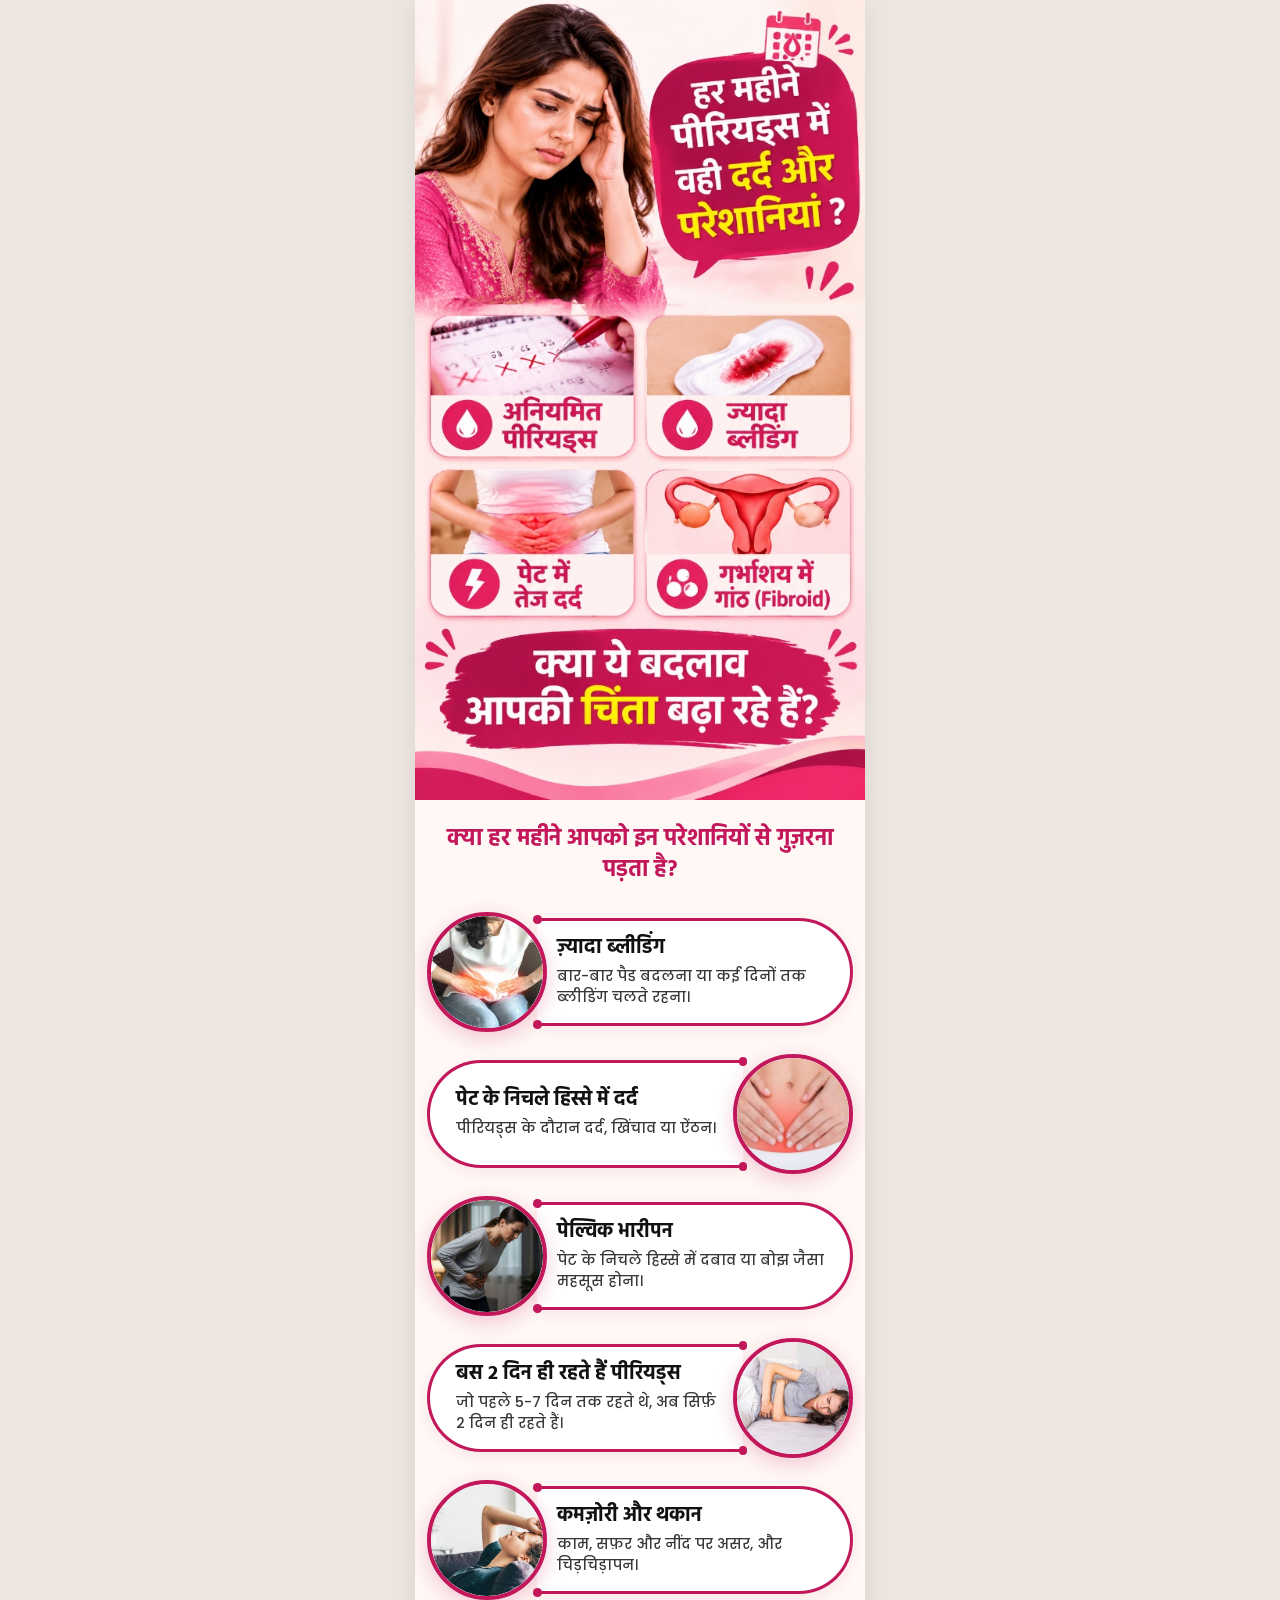
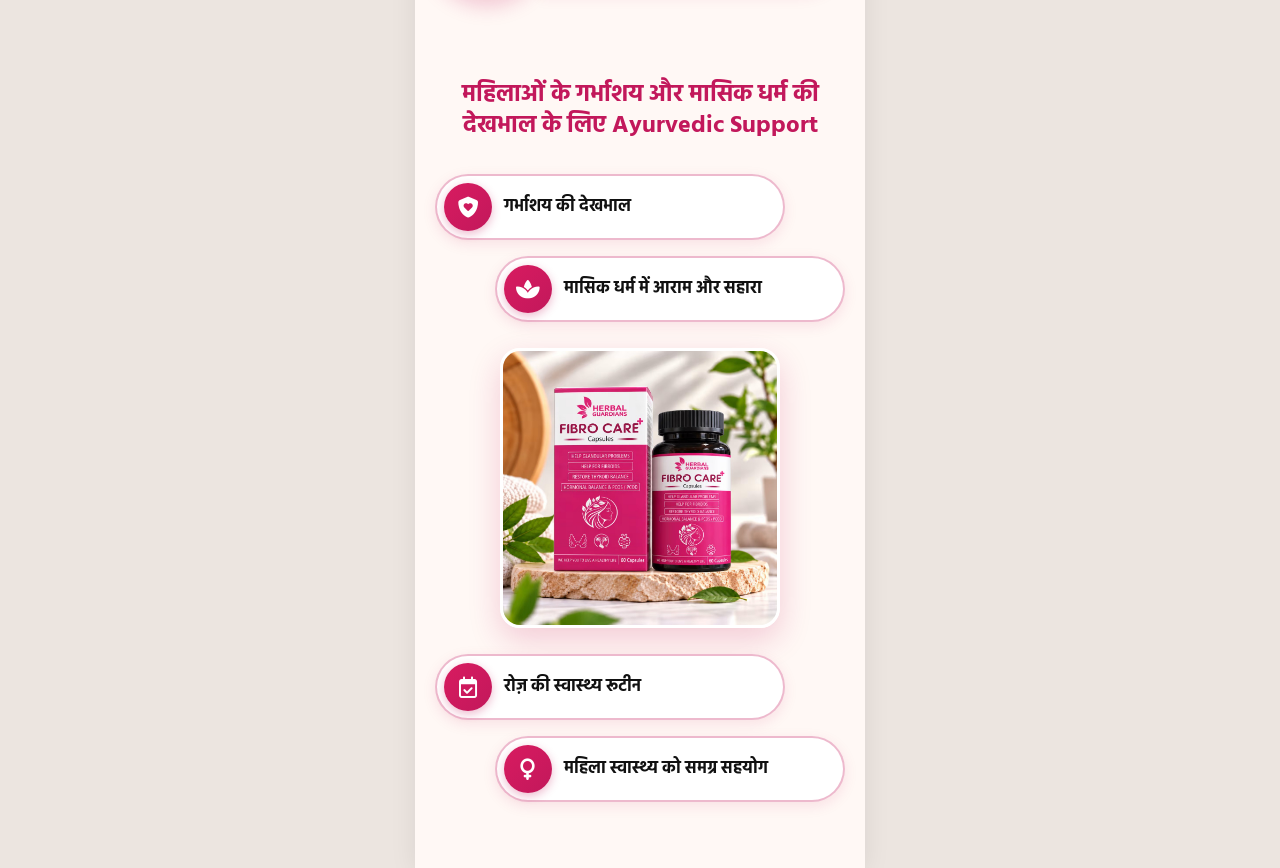
==== index.html @ 08fa45c3 "first commit" ====
<!DOCTYPE html>
<html lang="hi">
<head>
  <meta charset="UTF-8">
  <meta name="viewport" content="width=device-width, initial-scale=1.0, maximum-scale=1.0, user-scalable=no">
  <title>Landing Page</title>
  
  <!-- Google Fonts: Hind & Poppins -->
  <link rel="preconnect" href="https://fonts.googleapis.com">
  <link rel="preconnect" href="https://fonts.gstatic.com" crossorigin>
  <link href="https://fonts.googleapis.com/css2?family=Hind:wght@400;500;600;700&family=Poppins:wght@400;500;600;700&display=swap" rel="stylesheet">
  
  <!-- Font Awesome CDN -->
  <link rel="stylesheet" href="https://cdnjs.cloudflare.com/ajax/libs/font-awesome/6.4.0/css/all.min.css">
  <link rel="stylesheet" href="style.css">
</head>
<body>

  <!-- Main Container: Mobile-First Max Width 450px -->
  <main class="page-container">
    
    <!-- SECTION 1: HERO / HOOK -->
    <section class="hero-section" id="hero">
      <div class="hero-image-wrap">
        <img 
          src="assets/hero-banner.jpg" 
          alt="Hero Banner" 
          class="hero-img anim-hero-entry"
          loading="eager"
        >
      </div>
    </section>

    <!-- SECTION 2: PROBLEM SECTION -->
    <section class="problem-section" id="problem-section">
      <h2 class="section-title anim-reveal anim-up">
        क्या हर महीने आपको इन परेशानियों से गुज़रना पड़ता है?
      </h2>

      <!-- Infographic Alternating List with Images -->
      <div class="infographic-list">
        
        <!-- ITEM 01: Circle Left, Curve Right -->
        <div class="infographic-item item-left anim-reveal anim-left">
          <div class="info-circle">
            <img src="assets/images (1).jpg" alt="ज़्यादा ब्लीडिंग" class="circle-img">
          </div>

          <div class="info-card-track curve-right">
            <span class="track-dot dot-top"></span>
            <div class="info-card-content">
              <h3 class="info-card-title">ज़्यादा ब्लीडिंग</h3>
              <p class="info-card-desc">
                बार-बार पैड बदलना या कई दिनों तक ब्लीडिंग चलते रहना।
              </p>
            </div>
            <span class="track-dot dot-bottom"></span>
          </div>
        </div>

        <!-- ITEM 02: Circle Right, Curve Left -->
        <div class="infographic-item item-right anim-reveal anim-right">
          <div class="info-circle">
            <img src="assets/images (2).jpg" alt="पेट के निचले हिस्से में दर्द" class="circle-img">
          </div>

          <div class="info-card-track curve-left">
            <span class="track-dot dot-top"></span>
            <div class="info-card-content">
              <h3 class="info-card-title">पेट के निचले हिस्से में दर्द</h3>
              <p class="info-card-desc">
                पीरियड्स के दौरान दर्द, खिंचाव या ऐंठन।
              </p>
            </div>
            <span class="track-dot dot-bottom"></span>
          </div>
        </div>

        <!-- ITEM 03: Circle Left, Curve Right -->
        <div class="infographic-item item-left anim-reveal anim-left">
          <div class="info-circle">
            <img src="assets/images (3).jpg" alt="पेल्विक भारीपन" class="circle-img">
          </div>

          <div class="info-card-track curve-right">
            <span class="track-dot dot-top"></span>
            <div class="info-card-content">
              <h3 class="info-card-title">पेल्विक भारीपन</h3>
              <p class="info-card-desc">
                पेट के निचले हिस्से में दबाव या बोझ जैसा महसूस होना।
              </p>
            </div>
            <span class="track-dot dot-bottom"></span>
          </div>
        </div>

        <!-- ITEM 04: Circle Right, Curve Left -->
        <div class="infographic-item item-right anim-reveal anim-right">
          <div class="info-circle">
            <img src="assets/images (4).jpg" alt="बस 2 दिन ही रहते हैं पीरियड्स" class="circle-img">
          </div>

          <div class="info-card-track curve-left">
            <span class="track-dot dot-top"></span>
            <div class="info-card-content">
              <h3 class="info-card-title">बस 2 दिन ही रहते हैं पीरियड्स</h3>
              <p class="info-card-desc">
                जो पहले 5-7 दिन तक रहते थे, अब सिर्फ़ 2 दिन ही रहते हैं।
              </p>
            </div>
            <span class="track-dot dot-bottom"></span>
          </div>
        </div>

        <!-- ITEM 05: Circle Left, Curve Right -->
        <div class="infographic-item item-left anim-reveal anim-left">
          <div class="info-circle">
            <img src="assets/images (5).jpg" alt="कमज़ोरी और थकान" class="circle-img">
          </div>

          <div class="info-card-track curve-right">
            <span class="track-dot dot-top"></span>
            <div class="info-card-content">
              <h3 class="info-card-title">कमज़ोरी और थकान</h3>
              <p class="info-card-desc">
                काम, सफ़र और नींद पर असर, और चिड़चिड़ापन।
              </p>
            </div>
            <span class="track-dot dot-bottom"></span>
          </div>
        </div>

      </div>
    </section>

    <!-- SECTION 3: PRODUCT & FOCUS SECTION -->
    <section class="focus-section" id="focus-section">
      <div class="focus-header">
        <h2 class="focus-title anim-reveal anim-up">
          महिलाओं के गर्भाशय और मासिक धर्म की देखभाल के लिए Ayurvedic Support
        </h2>
      </div>

      <!-- Showcase with Central Product -->
      <div class="showcase-container">
        <!-- Focus Point 1 (Top Left) -->
        <div class="focus-callout callout-top-left anim-reveal anim-left">
          <div class="focus-callout-circle">
            <i class="fa-solid fa-shield-heart"></i>
          </div>
          <span class="focus-callout-text">गर्भाशय की देखभाल</span>
        </div>

        <!-- Focus Point 2 (Top Right) -->
        <div class="focus-callout callout-top-right anim-reveal anim-right">
          <div class="focus-callout-circle">
            <i class="fa-solid fa-spa"></i>
          </div>
          <span class="focus-callout-text">मासिक धर्म में आराम और सहारा</span>
        </div>

        <!-- Central Product Image -->
        <div class="central-product-wrapper anim-reveal anim-pop floating-product">
          <img 
            src="assets/fibrocare-product.jpg" 
            alt="FibroCare Capsules" 
            class="central-product-image"
          >
        </div>

        <!-- Focus Point 3 (Bottom Left) -->
        <div class="focus-callout callout-bottom-left anim-reveal anim-left">
          <div class="focus-callout-circle">
            <i class="fa-regular fa-calendar-check"></i>
          </div>
          <span class="focus-callout-text">रोज़ की स्वास्थ्य रूटीन</span>
        </div>

        <!-- Focus Point 4 (Bottom Right) -->
        <div class="focus-callout callout-bottom-right anim-reveal anim-right">
          <div class="focus-callout-circle">
            <i class="fa-solid fa-venus"></i>
          </div>
          <span class="focus-callout-text">महिला स्वास्थ्य को समग्र सहयोग</span>
        </div>
      </div>
    </section>

  </main>

  <script src="script.js"></script>
</body>
</html>
---- style.css ----
/* ========================================================
   LANDING PAGE STYLES (Mobile-First, Max 450px)
   Color Scheme:
   - Main: #C2185B (deep rose)
   - Background: #FFF8F5 (cream)
   - Button: #2E7D32 (green)
   ======================================================== */

:root {
  --color-main: #C2185B;
  --color-main-light: #FCE4EC;
  --color-bg: #FFF8F5;
  --color-card-bg: #FFFFFF;
  --color-btn: #2E7D32;
  --color-btn-hover: #1B5E20;
  --color-text-dark: #1F1F1F;
  --color-text-muted: #555555;
  --font-heading: 'Hind', sans-serif;
  --font-body: 'Poppins', 'Hind', sans-serif;
}

*,
*::before,
*::after {
  box-sizing: border-box;
  margin: 0;
  padding: 0;
  -webkit-tap-highlight-color: transparent;
}

body {
  font-family: var(--font-body);
  background-color: #ECE5E0;
  /* Outer canvas background */
  color: var(--color-text-dark);
  line-height: 1.5;
  display: flex;
  justify-content: center;
  align-items: flex-start;
  min-height: 100vh;
}

/* Mobile-First Container (Max 450px) */
.page-container {
  width: 100%;
  max-width: 450px;
  background-color: var(--color-bg);
  min-height: 100vh;
  box-shadow: 0 4px 25px rgba(0, 0, 0, 0.08);
  position: relative;
  overflow-x: hidden;
  padding-bottom: 30px;
}

/* ========================================================
   SECTION 1: HERO / HOOK
   ======================================================== */
.hero-section {
  width: 100%;
  background-color: var(--color-bg);
}

.hero-image-wrap {
  width: 100%;
  line-height: 0;
}

.hero-img {
  width: 100%;
  height: auto;
  display: block;
}

/* Hero Entry Animation */
@keyframes heroEntry {
  0% {
    opacity: 0;
    transform: scale(1.03);
  }
  100% {
    opacity: 1;
    transform: scale(1);
  }
}

.anim-hero-entry {
  animation: heroEntry 1s cubic-bezier(0.2, 0.8, 0.2, 1) forwards;
}

/* ========================================================
   SECTION 2: PROBLEM SECTION
   ======================================================== */
.problem-section {
  padding: 24px 12px 24px;
  background-color: var(--color-bg);
}

.section-title {
  font-family: var(--font-heading);
  font-size: 23px;
  font-weight: 800;
  color: var(--color-main);
  line-height: 1.35;
  text-align: center;
  margin-bottom: 26px;
  padding: 0 4px;
}

/* Infographic Alternating List */
.infographic-list {
  display: flex;
  flex-direction: column;
  gap: 22px;
  margin-bottom: 26px;
}

/* Item Row */
.infographic-item {
  display: flex;
  align-items: center;
  gap: 6px;
  position: relative;
}

.infographic-item.item-left {
  flex-direction: row;
}

.infographic-item.item-right {
  flex-direction: row-reverse;
}

/* Circle with Image (Bigger Size, Clean without numbers) */
.info-circle {
  width: 120px;
  height: 120px;
  min-width: 120px;
  border-radius: 50%;
  position: relative;
  border: 4px solid var(--color-main);
  box-shadow: 0 6px 20px rgba(194, 24, 91, 0.22);
  background-color: #FFFFFF;
  z-index: 2;
  overflow: hidden;
  transition: transform 0.25s ease;
}

.infographic-item:hover .info-circle {
  transform: scale(1.03);
}

.circle-img {
  width: 100%;
  height: 100%;
  border-radius: 50%;
  object-fit: cover;
  display: block;
}

/* Hairpin U-Bend Card Track */
.info-card-track {
  flex: 1;
  background-color: var(--color-card-bg);
  position: relative;
  min-height: 108px;
  display: flex;
  flex-direction: column;
  justify-content: center;
  box-shadow: 0 4px 14px rgba(194, 24, 91, 0.08);
}

/* Right Loop for item-left */
.info-card-track.curve-right {
  border-top: 3px solid var(--color-main);
  border-right: 3px solid var(--color-main);
  border-bottom: 3px solid var(--color-main);
  border-left: none;
  border-radius: 0 58px 58px 0;
  padding: 14px 26px 14px 20px;
  margin-left: -16px;
}

/* Left Loop for item-right */
.info-card-track.curve-left {
  border-top: 3px solid var(--color-main);
  border-left: 3px solid var(--color-main);
  border-bottom: 3px solid var(--color-main);
  border-right: none;
  border-radius: 58px 0 0 58px;
  padding: 14px 20px 14px 26px;
  margin-right: -16px;
}

/* Terminal Dots */
.track-dot {
  position: absolute;
  width: 8.5px;
  height: 8.5px;
  background-color: var(--color-main);
  border-radius: 50%;
  z-index: 3;
}

.curve-right .dot-top {
  top: -5.75px;
  left: -4px;
}

.curve-right .dot-bottom {
  bottom: -5.75px;
  left: -4px;
}

.curve-left .dot-top {
  top: -5.75px;
  right: -4px;
}

.curve-left .dot-bottom {
  bottom: -5.75px;
  right: -4px;
}

/* Typography Inside Card (Bigger and Bolder) */
.info-card-title {
  font-family: var(--font-heading);
  font-size: 20px;
  font-weight: 800;
  color: #111111;
  margin-bottom: 5px;
  line-height: 1.25;
}

.info-card-desc {
  font-size: 14.5px;
  font-weight: 500;
  color: #383838;
  line-height: 1.45;
  margin: 0;
}

/* Action Button (Button: #2E7D32 Green) */
.problem-cta-wrapper {
  text-align: center;
  margin-top: 10px;
}

.btn {
  display: inline-flex;
  align-items: center;
  justify-content: center;
  text-decoration: none;
  font-family: var(--font-heading);
  font-weight: 700;
  border-radius: 30px;
  cursor: pointer;
  border: none;
  transition: all 0.25s ease;
  text-align: center;
}

.btn-primary {
  background-color: var(--color-btn);
  color: #FFFFFF;
  box-shadow: 0 4px 14px rgba(46, 125, 50, 0.35);
  font-size: 16px;
  padding: 13px 36px;
  width: 90%;
  max-width: 320px;
}

.btn-primary:hover,
.btn-primary:active {
  background-color: var(--color-btn-hover);
  transform: translateY(-2px);
  box-shadow: 0 6px 18px rgba(46, 125, 50, 0.45);
}

/* Subtle Pulse */
@keyframes pulse {
  0% {
    transform: scale(1);
    box-shadow: 0 0 0 0 rgba(46, 125, 50, 0.5);
  }

  70% {
    transform: scale(1.02);
    box-shadow: 0 0 0 10px rgba(46, 125, 50, 0);
  }

  100% {
    transform: scale(1);
    box-shadow: 0 0 0 0 rgba(46, 125, 50, 0);
  }
}

.pulse-btn {
  animation: pulse 2.2s infinite;
}

/* ========================================================
   SECTION 3: PRODUCT & FOCUS SECTION (Matching Reference)
   ======================================================== */
.focus-section {
  padding: 30px 14px 26px;
  background-color: var(--color-bg);
  position: relative;
}

.focus-header {
  text-align: center;
  margin-bottom: 22px;
}

.focus-badge-pill {
  display: inline-block;
  background-color: #FCE4EC;
  color: var(--color-main);
  font-family: var(--font-heading);
  font-size: 14.5px;
  font-weight: 700;
  padding: 6px 18px;
  border-radius: 25px;
  border: 1.5px solid rgba(194, 24, 91, 0.25);
  margin-bottom: 12px;
  box-shadow: 0 2px 8px rgba(194, 24, 91, 0.08);
}

.focus-title {
  font-family: var(--font-heading);
  font-size: 24px;
  font-weight: 800;
  color: var(--color-main);
  line-height: 1.3;
  margin-bottom: 16px;
  padding: 0 6px;
}

/* Showcase Container */
.showcase-container {
  position: relative;
  width: 100%;
  padding: 10px 0;
  display: flex;
  flex-direction: column;
  align-items: center;
  gap: 16px;
}

/* Central Product (Significantly Bigger) */
.central-product-wrapper {
  position: relative;
  z-index: 2;
  width: 280px;
  max-width: 78%;
  border-radius: 20px;
  overflow: hidden;
  box-shadow: 0 12px 32px rgba(194, 24, 91, 0.2);
  border: 3.5px solid #FFFFFF;
  margin: 10px auto;
  transition: transform 0.3s ease;
}

.central-product-wrapper:hover {
  transform: scale(1.02);
}

.central-product-image {
  width: 100%;
  height: auto;
  display: block;
}

/* Callout Points (Bigger Size and Text) */
.focus-callout {
  position: relative;
  z-index: 3;
  display: flex;
  align-items: center;
  gap: 12px;
  background-color: #FFFFFF;
  border: 2px solid rgba(194, 24, 91, 0.3);
  border-radius: 35px;
  padding: 7px 18px 7px 7px;
  box-shadow: 0 4px 14px rgba(194, 24, 91, 0.1);
  width: 90%;
  max-width: 350px;
  transition: all 0.25s ease;
}

.focus-callout:hover {
  border-color: var(--color-main);
  transform: translateY(-2px);
  box-shadow: 0 6px 18px rgba(194, 24, 91, 0.18);
}

.focus-callout-circle {
  width: 48px;
  height: 48px;
  min-width: 48px;
  border-radius: 50%;
  background: linear-gradient(135deg, #D81B60 0%, #C2185B 100%);
  color: #FFFFFF;
  display: flex;
  align-items: center;
  justify-content: center;
  font-size: 21px;
  box-shadow: 0 3px 10px rgba(194, 24, 91, 0.3);
}

.focus-callout-text {
  font-family: var(--font-heading);
  font-size: 16.5px;
  font-weight: 700;
  color: #111111;
  line-height: 1.35;
}

/* Callout alignment like the reference image */
.callout-top-left {
  align-self: flex-start;
  margin-left: 6px;
}

.callout-top-right {
  align-self: flex-end;
  margin-right: 6px;
}

.callout-bottom-left {
  align-self: flex-start;
  margin-left: 6px;
}

.callout-bottom-right {
  align-self: flex-end;
  margin-right: 6px;
}

.focus-cta-wrap {
  text-align: center;
  margin-top: 22px;
}

/* ========================================================
   ANIMATIONS & SCROLL REVEAL EFFECTS
   ======================================================== */

/* Base Hidden State */
.anim-reveal {
  opacity: 0;
  transition: opacity 0.75s cubic-bezier(0.16, 1, 0.3, 1),
              transform 0.75s cubic-bezier(0.16, 1, 0.3, 1);
  will-change: opacity, transform;
}

.anim-up {
  transform: translateY(30px);
}

.anim-left {
  transform: translateX(-35px);
}

.anim-right {
  transform: translateX(35px);
}

.anim-pop {
  transform: scale(0.9);
}

/* Active Visible State Triggered by IntersectionObserver */
.anim-reveal.is-visible {
  opacity: 1;
  transform: translate(0, 0) scale(1);
}

/* Central Product Floating Animation */
@keyframes floatProduct {
  0%, 100% {
    transform: translateY(0);
  }
  50% {
    transform: translateY(-8px);
  }
}

.floating-product.is-visible {
  animation: floatProduct 3.8s ease-in-out infinite;
}

/* Soft Glow Breathing for Circular Symptom Images */
@keyframes softGlow {
  0%, 100% {
    box-shadow: 0 4px 16px rgba(194, 24, 91, 0.2);
  }
  50% {
    box-shadow: 0 6px 24px rgba(194, 24, 91, 0.38);
  }
}

.info-circle {
  animation: softGlow 4s ease-in-out infinite;
}

/* Interactive Touch / Click Feedback */
.infographic-item {
  transition: transform 0.2s ease;
}

.infographic-item:active {
  transform: scale(0.98);
}

.focus-callout {
  transition: transform 0.25s ease, box-shadow 0.25s ease, border-color 0.25s ease;
}

.focus-callout:active {
  transform: scale(0.97);
}

.focus-callout:hover .focus-callout-circle {
  transform: scale(1.08) rotate(5deg);
}

.focus-callout-circle {
  transition: transform 0.3s cubic-bezier(0.34, 1.56, 0.64, 1);
}

/* Small Screens Adjustments */
@media (max-width: 380px) {
  .focus-badge-pill {
    font-size: 13px;
    padding: 5px 14px;
  }

  .focus-title {
    font-size: 21px;
  }

  .central-product-wrapper {
    width: 240px;
  }

  .focus-callout {
    width: 94%;
    padding: 6px 14px 6px 6px;
  }

  .focus-callout-circle {
    width: 42px;
    height: 42px;
    min-width: 42px;
    font-size: 18px;
  }

  .focus-callout-text {
    font-size: 14.5px;
  }

  .section-title {
    font-size: 20px;
  }

  .info-circle {
    width: 100px;
    height: 100px;
    min-width: 100px;
  }

  .info-card-track {
    min-height: 94px;
  }

  .info-card-track.curve-right {
    padding-right: 20px;
    padding-left: 14px;
    margin-left: -12px;
  }

  .info-card-track.curve-left {
    padding-left: 20px;
    padding-right: 14px;
    margin-right: -12px;
  }

  .info-card-title {
    font-size: 17.5px;
  }

  .info-card-desc {
    font-size: 13px;
  }
}
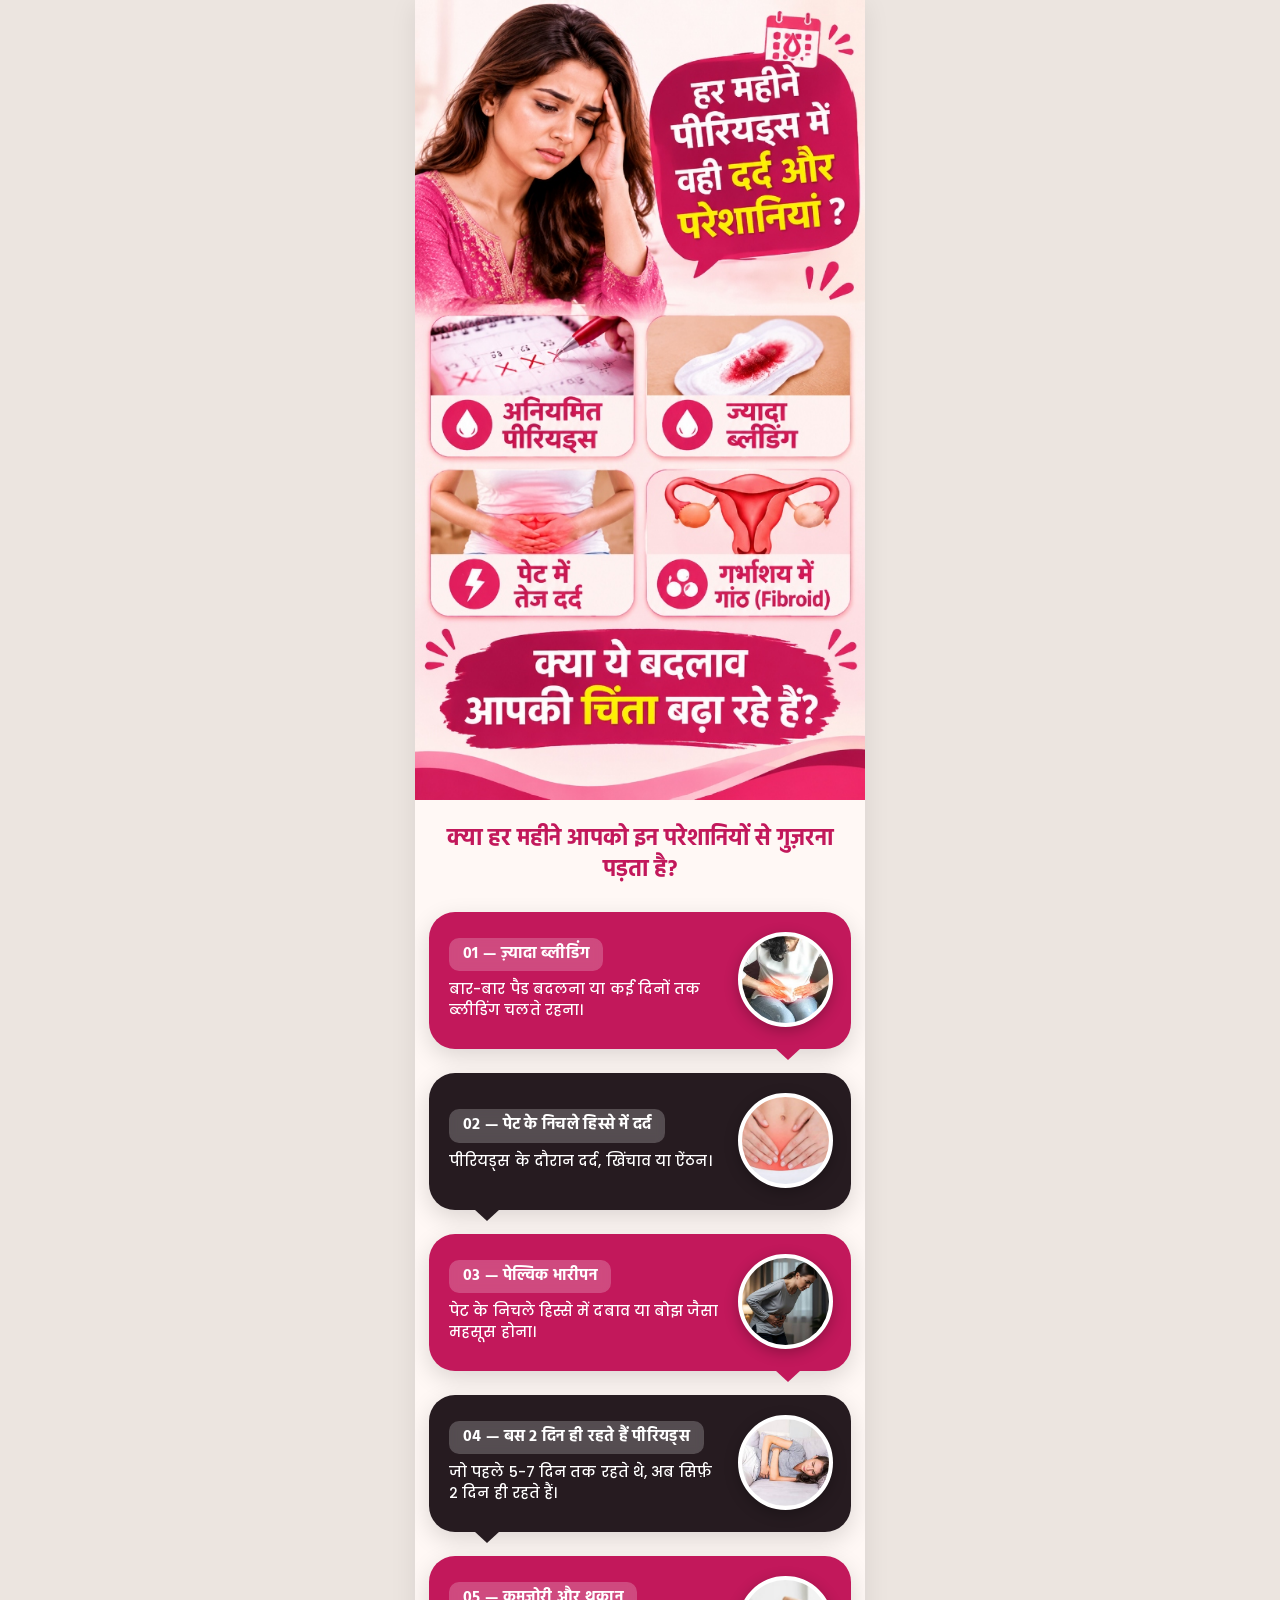
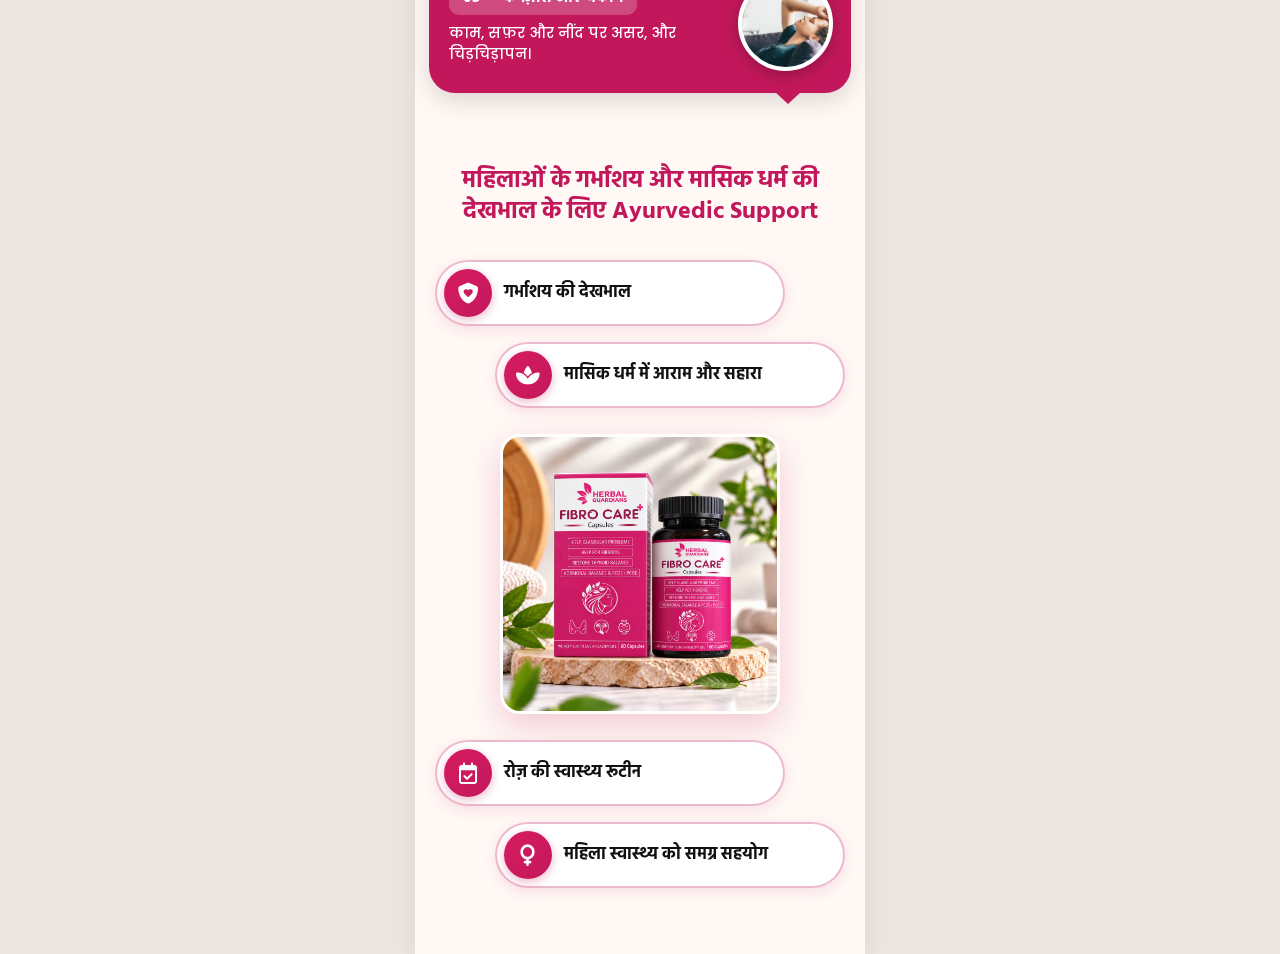
==== commit 11e6dfc6: "Fix white gap between Section 9 order form and Section 10 reviews" ====
--- a/index.html
+++ b/index.html
@@ -37,96 +37,71 @@
         क्या हर महीने आपको इन परेशानियों से गुज़रना पड़ता है?
       </h2>
 
-      <!-- Infographic Alternating List with Images -->
-      <div class="infographic-list">
+      <!-- Bubble Cards List (Matching New Reference Design) -->
+      <div class="bubble-cards-list">
         
-        <!-- ITEM 01: Circle Left, Curve Right -->
-        <div class="infographic-item item-left anim-reveal anim-left">
-          <div class="info-circle">
-            <img src="assets/images (1).jpg" alt="ज़्यादा ब्लीडिंग" class="circle-img">
+        <!-- CARD 01: Deep Rose, Pointer Right -->
+        <div class="bubble-card card-rose pointer-right anim-reveal anim-up">
+          <div class="bubble-card-content">
+            <div class="bubble-card-badge">01 — ज़्यादा ब्लीडिंग</div>
+            <p class="bubble-card-desc">
+              बार-बार पैड बदलना या कई दिनों तक ब्लीडिंग चलते रहना।
+            </p>
           </div>
-
-          <div class="info-card-track curve-right">
-            <span class="track-dot dot-top"></span>
-            <div class="info-card-content">
-              <h3 class="info-card-title">ज़्यादा ब्लीडिंग</h3>
-              <p class="info-card-desc">
-                बार-बार पैड बदलना या कई दिनों तक ब्लीडिंग चलते रहना।
-              </p>
-            </div>
-            <span class="track-dot dot-bottom"></span>
+          <div class="bubble-card-img-wrap">
+            <img src="assets/images (1).jpg" alt="ज़्यादा ब्लीडिंग" class="bubble-card-img">
           </div>
         </div>
 
-        <!-- ITEM 02: Circle Right, Curve Left -->
-        <div class="infographic-item item-right anim-reveal anim-right">
-          <div class="info-circle">
-            <img src="assets/images (2).jpg" alt="पेट के निचले हिस्से में दर्द" class="circle-img">
+        <!-- CARD 02: Dark Rose, Pointer Left -->
+        <div class="bubble-card card-dark pointer-left anim-reveal anim-up">
+          <div class="bubble-card-content">
+            <div class="bubble-card-badge">02 — पेट के निचले हिस्से में दर्द</div>
+            <p class="bubble-card-desc">
+              पीरियड्स के दौरान दर्द, खिंचाव या ऐंठन।
+            </p>
           </div>
-
-          <div class="info-card-track curve-left">
-            <span class="track-dot dot-top"></span>
-            <div class="info-card-content">
-              <h3 class="info-card-title">पेट के निचले हिस्से में दर्द</h3>
-              <p class="info-card-desc">
-                पीरियड्स के दौरान दर्द, खिंचाव या ऐंठन।
-              </p>
-            </div>
-            <span class="track-dot dot-bottom"></span>
+          <div class="bubble-card-img-wrap">
+            <img src="assets/images (2).jpg" alt="पेट के निचले हिस्से में दर्द" class="bubble-card-img">
           </div>
         </div>
 
-        <!-- ITEM 03: Circle Left, Curve Right -->
-        <div class="infographic-item item-left anim-reveal anim-left">
-          <div class="info-circle">
-            <img src="assets/images (3).jpg" alt="पेल्विक भारीपन" class="circle-img">
+        <!-- CARD 03: Deep Rose, Pointer Right -->
+        <div class="bubble-card card-rose pointer-right anim-reveal anim-up">
+          <div class="bubble-card-content">
+            <div class="bubble-card-badge">03 — पेल्विक भारीपन</div>
+            <p class="bubble-card-desc">
+              पेट के निचले हिस्से में दबाव या बोझ जैसा महसूस होना।
+            </p>
           </div>
-
-          <div class="info-card-track curve-right">
-            <span class="track-dot dot-top"></span>
-            <div class="info-card-content">
-              <h3 class="info-card-title">पेल्विक भारीपन</h3>
-              <p class="info-card-desc">
-                पेट के निचले हिस्से में दबाव या बोझ जैसा महसूस होना।
-              </p>
-            </div>
-            <span class="track-dot dot-bottom"></span>
+          <div class="bubble-card-img-wrap">
+            <img src="assets/images (3).jpg" alt="पेल्विक भारीपन" class="bubble-card-img">
           </div>
         </div>
 
-        <!-- ITEM 04: Circle Right, Curve Left -->
-        <div class="infographic-item item-right anim-reveal anim-right">
-          <div class="info-circle">
-            <img src="assets/images (4).jpg" alt="बस 2 दिन ही रहते हैं पीरियड्स" class="circle-img">
+        <!-- CARD 04: Dark Rose, Pointer Left -->
+        <div class="bubble-card card-dark pointer-left anim-reveal anim-up">
+          <div class="bubble-card-content">
+            <div class="bubble-card-badge">04 — बस 2 दिन ही रहते हैं पीरियड्स</div>
+            <p class="bubble-card-desc">
+              जो पहले 5-7 दिन तक रहते थे, अब सिर्फ़ 2 दिन ही रहते हैं।
+            </p>
           </div>
-
-          <div class="info-card-track curve-left">
-            <span class="track-dot dot-top"></span>
-            <div class="info-card-content">
-              <h3 class="info-card-title">बस 2 दिन ही रहते हैं पीरियड्स</h3>
-              <p class="info-card-desc">
-                जो पहले 5-7 दिन तक रहते थे, अब सिर्फ़ 2 दिन ही रहते हैं।
-              </p>
-            </div>
-            <span class="track-dot dot-bottom"></span>
+          <div class="bubble-card-img-wrap">
+            <img src="assets/images (4).jpg" alt="बस 2 दिन ही रहते हैं पीरियड्स" class="bubble-card-img">
           </div>
         </div>
 
-        <!-- ITEM 05: Circle Left, Curve Right -->
-        <div class="infographic-item item-left anim-reveal anim-left">
-          <div class="info-circle">
-            <img src="assets/images (5).jpg" alt="कमज़ोरी और थकान" class="circle-img">
+        <!-- CARD 05: Deep Rose, Pointer Right -->
+        <div class="bubble-card card-rose pointer-right anim-reveal anim-up">
+          <div class="bubble-card-content">
+            <div class="bubble-card-badge">05 — कमज़ोरी और थकान</div>
+            <p class="bubble-card-desc">
+              काम, सफ़र और नींद पर असर, और चिड़चिड़ापन।
+            </p>
           </div>
-
-          <div class="info-card-track curve-right">
-            <span class="track-dot dot-top"></span>
-            <div class="info-card-content">
-              <h3 class="info-card-title">कमज़ोरी और थकान</h3>
-              <p class="info-card-desc">
-                काम, सफ़र और नींद पर असर, और चिड़चिड़ापन।
-              </p>
-            </div>
-            <span class="track-dot dot-bottom"></span>
+          <div class="bubble-card-img-wrap">
+            <img src="assets/images (5).jpg" alt="कमज़ोरी और थकान" class="bubble-card-img">
           </div>
         </div>
 
--- a/style.css
+++ b/style.css
@@ -88,10 +88,10 @@
 }
 
 /* ========================================================
-   SECTION 2: PROBLEM SECTION
+   SECTION 2: PROBLEM SECTION (Matching New Bubble Card Design)
    ======================================================== */
 .problem-section {
-  padding: 24px 12px 24px;
+  padding: 24px 14px 28px;
   background-color: var(--color-bg);
 }
 
@@ -106,137 +106,128 @@
   padding: 0 4px;
 }
 
-/* Infographic Alternating List */
-.infographic-list {
+/* Bubble Cards List */
+.bubble-cards-list {
   display: flex;
   flex-direction: column;
-  gap: 22px;
-  margin-bottom: 26px;
-}
-
-/* Item Row */
-.infographic-item {
+  gap: 24px;
+  margin-bottom: 15px;
+}
+
+/* Individual Bubble Card */
+.bubble-card {
+  border-radius: 26px;
+  padding: 20px 18px 22px 20px;
   display: flex;
   align-items: center;
-  gap: 6px;
+  justify-content: space-between;
+  gap: 14px;
   position: relative;
-}
-
-.infographic-item.item-left {
-  flex-direction: row;
-}
-
-.infographic-item.item-right {
-  flex-direction: row-reverse;
-}
-
-/* Circle with Image (Bigger Size, Clean without numbers) */
-.info-circle {
-  width: 120px;
-  height: 120px;
-  min-width: 120px;
+  box-shadow: 0 8px 24px rgba(0, 0, 0, 0.14);
+  transition: transform 0.25s ease, box-shadow 0.25s ease;
+  overflow: visible;
+  color: #FFFFFF;
+}
+
+.bubble-card:hover {
+  transform: translateY(-3px);
+  box-shadow: 0 12px 30px rgba(0, 0, 0, 0.22);
+}
+
+.bubble-card:active {
+  transform: scale(0.98);
+}
+
+/* Card Themes (Soft Rose Palette) */
+.bubble-card.card-rose {
+  background-color: var(--color-main); /* #C2185B Deep Rose */
+}
+
+.bubble-card.card-dark {
+  background-color: #261B20; /* Dark Rose Charcoal */
+}
+
+/* Speech Bubble Pointers (Bottom Triangle Notches) */
+.bubble-card.pointer-right::after {
+  content: '';
+  position: absolute;
+  bottom: -11px;
+  right: 50px;
+  width: 0;
+  height: 0;
+  border-width: 12px 13px 0 13px;
+  border-style: solid;
+}
+
+.bubble-card.card-rose.pointer-right::after {
+  border-color: var(--color-main) transparent transparent transparent;
+}
+
+.bubble-card.pointer-left::after {
+  content: '';
+  position: absolute;
+  bottom: -11px;
+  left: 45px;
+  width: 0;
+  height: 0;
+  border-width: 12px 13px 0 13px;
+  border-style: solid;
+}
+
+.bubble-card.card-dark.pointer-left::after {
+  border-color: #261B20 transparent transparent transparent;
+}
+
+/* Left Content Area */
+.bubble-card-content {
+  flex: 1;
+  min-width: 0;
+}
+
+/* Badge (e.g. 01 — ज़्यादा ब्लीडिंग) */
+.bubble-card-badge {
+  display: inline-block;
+  background: rgba(255, 255, 255, 0.22);
+  color: #FFFFFF;
+  font-family: var(--font-heading);
+  font-size: 15.5px;
+  font-weight: 800;
+  padding: 5px 14px;
+  border-radius: 10px;
+  margin-bottom: 8px;
+  letter-spacing: 0.3px;
+  backdrop-filter: blur(4px);
+  -webkit-backdrop-filter: blur(4px);
+}
+
+/* Description Text */
+.bubble-card-desc {
+  color: #FFFFFF;
+  font-size: 14.5px;
+  font-weight: 500;
+  line-height: 1.45;
+  margin: 0;
+  letter-spacing: 0.1px;
+}
+
+/* Right Circular Image */
+.bubble-card-img-wrap {
+  width: 95px;
+  height: 95px;
+  min-width: 95px;
   border-radius: 50%;
-  position: relative;
-  border: 4px solid var(--color-main);
-  box-shadow: 0 6px 20px rgba(194, 24, 91, 0.22);
+  border: 4px solid #FFFFFF;
+  overflow: hidden;
+  box-shadow: 0 4px 14px rgba(0, 0, 0, 0.25);
+  flex-shrink: 0;
   background-color: #FFFFFF;
-  z-index: 2;
-  overflow: hidden;
-  transition: transform 0.25s ease;
-}
-
-.infographic-item:hover .info-circle {
-  transform: scale(1.03);
-}
-
-.circle-img {
+}
+
+.bubble-card-img {
   width: 100%;
   height: 100%;
-  border-radius: 50%;
   object-fit: cover;
   display: block;
-}
-
-/* Hairpin U-Bend Card Track */
-.info-card-track {
-  flex: 1;
-  background-color: var(--color-card-bg);
-  position: relative;
-  min-height: 108px;
-  display: flex;
-  flex-direction: column;
-  justify-content: center;
-  box-shadow: 0 4px 14px rgba(194, 24, 91, 0.08);
-}
-
-/* Right Loop for item-left */
-.info-card-track.curve-right {
-  border-top: 3px solid var(--color-main);
-  border-right: 3px solid var(--color-main);
-  border-bottom: 3px solid var(--color-main);
-  border-left: none;
-  border-radius: 0 58px 58px 0;
-  padding: 14px 26px 14px 20px;
-  margin-left: -16px;
-}
-
-/* Left Loop for item-right */
-.info-card-track.curve-left {
-  border-top: 3px solid var(--color-main);
-  border-left: 3px solid var(--color-main);
-  border-bottom: 3px solid var(--color-main);
-  border-right: none;
-  border-radius: 58px 0 0 58px;
-  padding: 14px 20px 14px 26px;
-  margin-right: -16px;
-}
-
-/* Terminal Dots */
-.track-dot {
-  position: absolute;
-  width: 8.5px;
-  height: 8.5px;
-  background-color: var(--color-main);
-  border-radius: 50%;
-  z-index: 3;
-}
-
-.curve-right .dot-top {
-  top: -5.75px;
-  left: -4px;
-}
-
-.curve-right .dot-bottom {
-  bottom: -5.75px;
-  left: -4px;
-}
-
-.curve-left .dot-top {
-  top: -5.75px;
-  right: -4px;
-}
-
-.curve-left .dot-bottom {
-  bottom: -5.75px;
-  right: -4px;
-}
-
-/* Typography Inside Card (Bigger and Bolder) */
-.info-card-title {
-  font-family: var(--font-heading);
-  font-size: 20px;
-  font-weight: 800;
-  color: #111111;
-  margin-bottom: 5px;
-  line-height: 1.25;
-}
-
-.info-card-desc {
-  font-size: 14.5px;
-  font-weight: 500;
-  color: #383838;
-  line-height: 1.45;
-  margin: 0;
 }
 
 /* Action Button (Button: #2E7D32 Green) */
@@ -564,33 +555,25 @@
     font-size: 20px;
   }
 
-  .info-circle {
-    width: 100px;
-    height: 100px;
-    min-width: 100px;
-  }
-
-  .info-card-track {
-    min-height: 94px;
-  }
-
-  .info-card-track.curve-right {
-    padding-right: 20px;
-    padding-left: 14px;
-    margin-left: -12px;
-  }
-
-  .info-card-track.curve-left {
-    padding-left: 20px;
-    padding-right: 14px;
-    margin-right: -12px;
-  }
-
-  .info-card-title {
-    font-size: 17.5px;
-  }
-
-  .info-card-desc {
+  .bubble-card {
+    padding: 16px 14px 18px 14px;
+    gap: 10px;
+    border-radius: 20px;
+  }
+
+  .bubble-card-badge {
+    font-size: 13.5px;
+    padding: 4px 10px;
+  }
+
+  .bubble-card-desc {
     font-size: 13px;
   }
+
+  .bubble-card-img-wrap {
+    width: 82px;
+    height: 82px;
+    min-width: 82px;
+    border-width: 3px;
+  }
 }
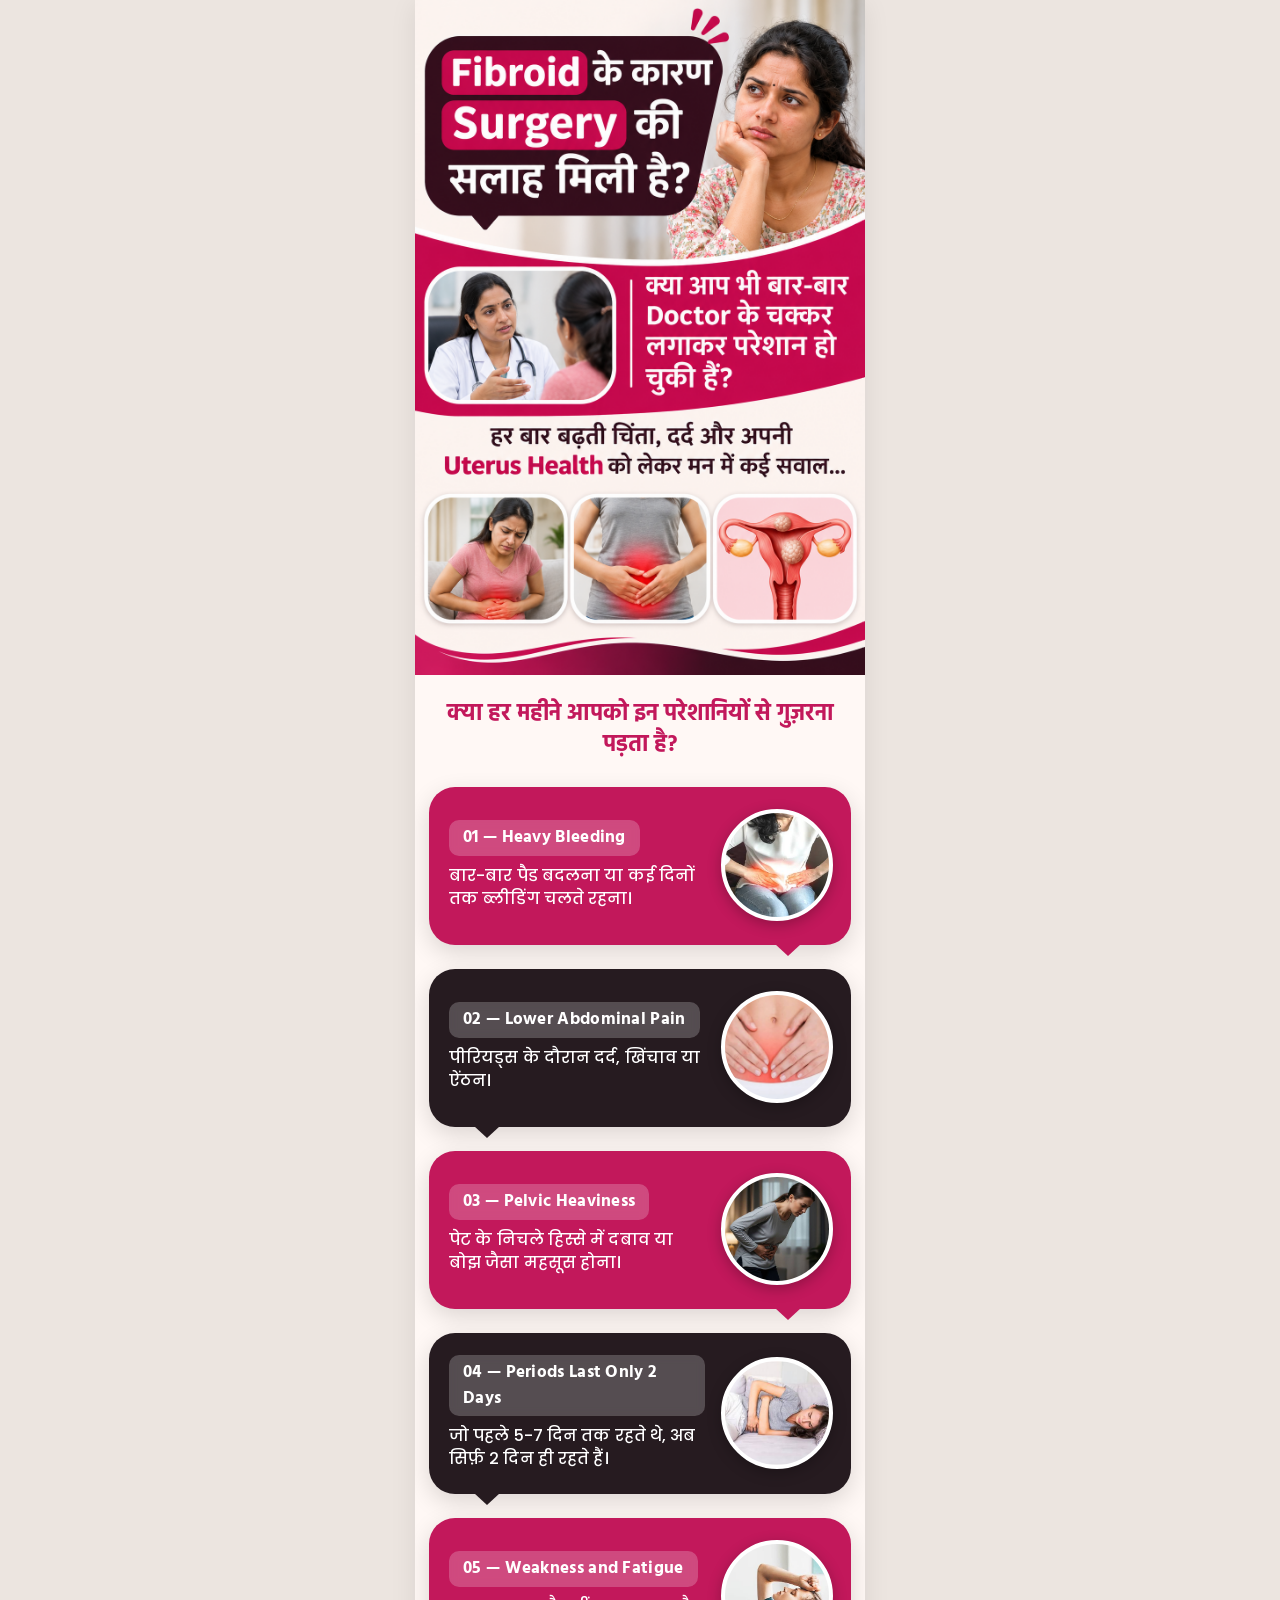
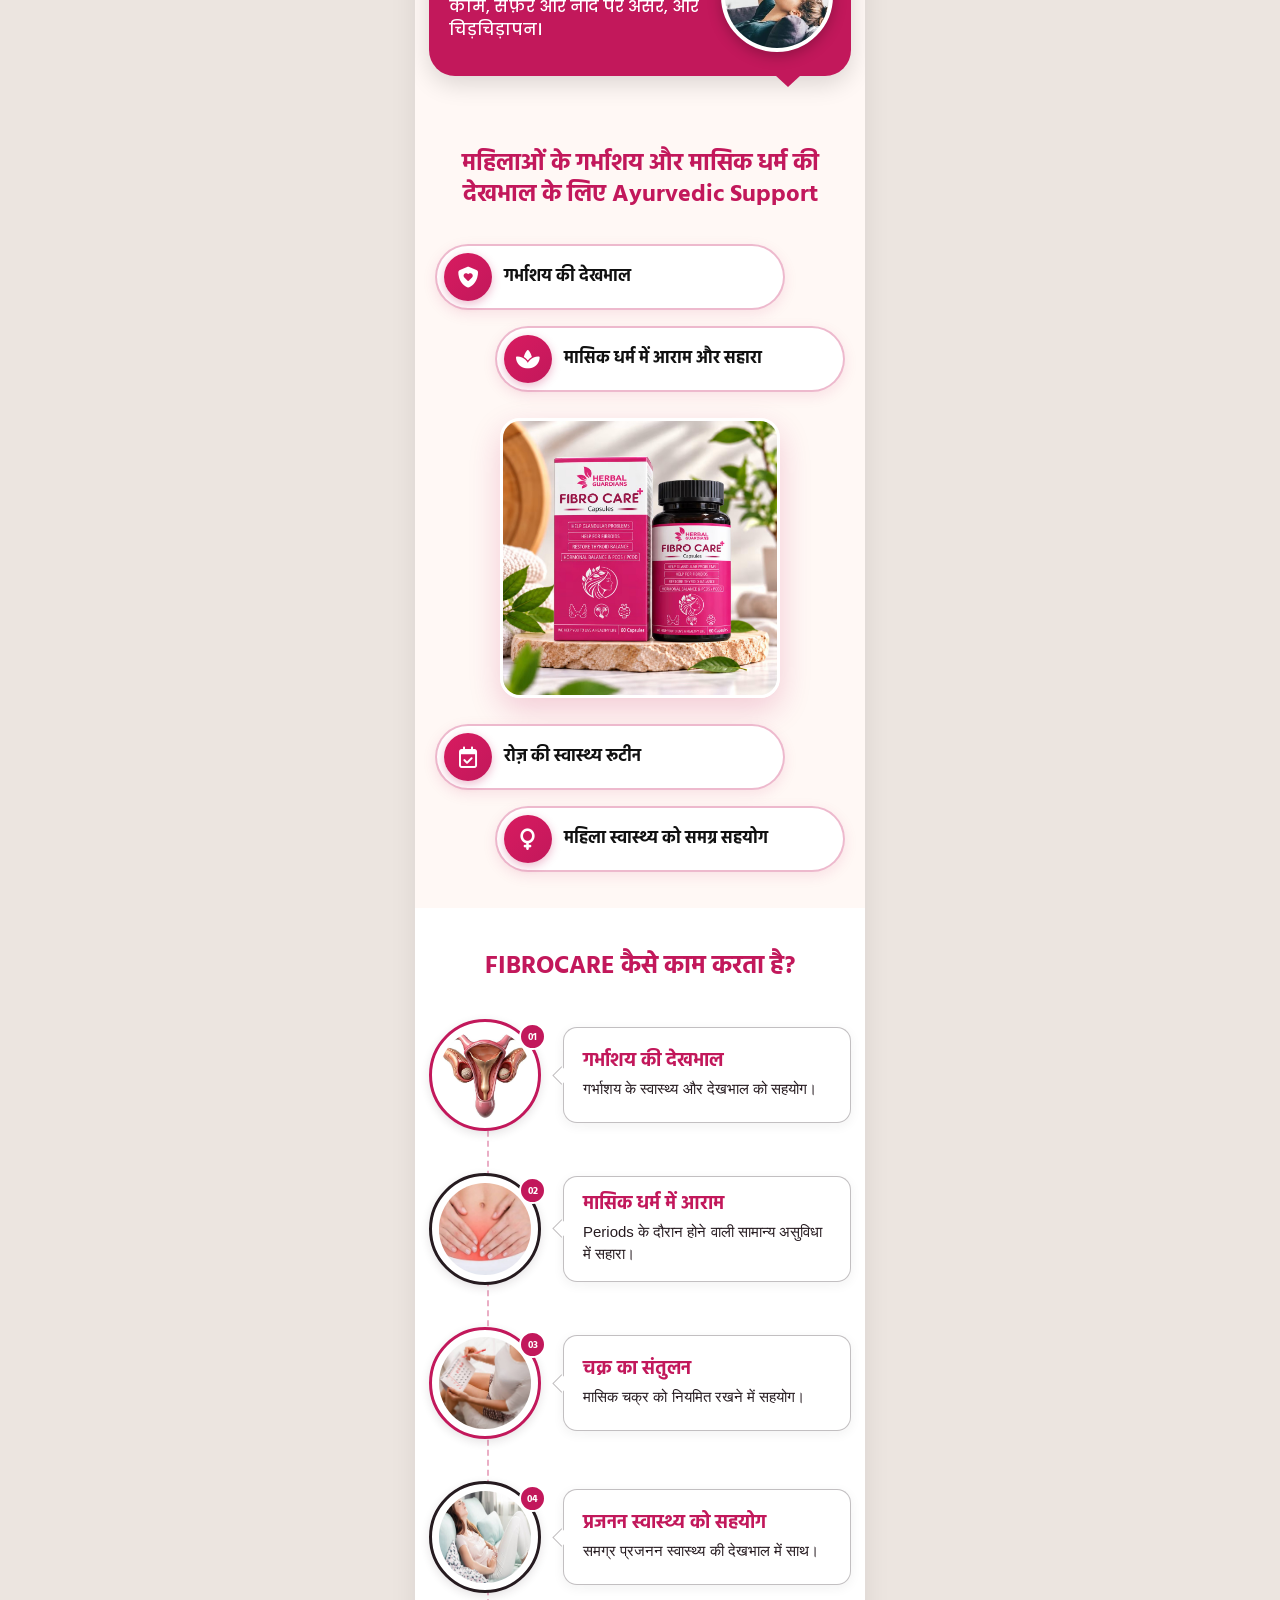
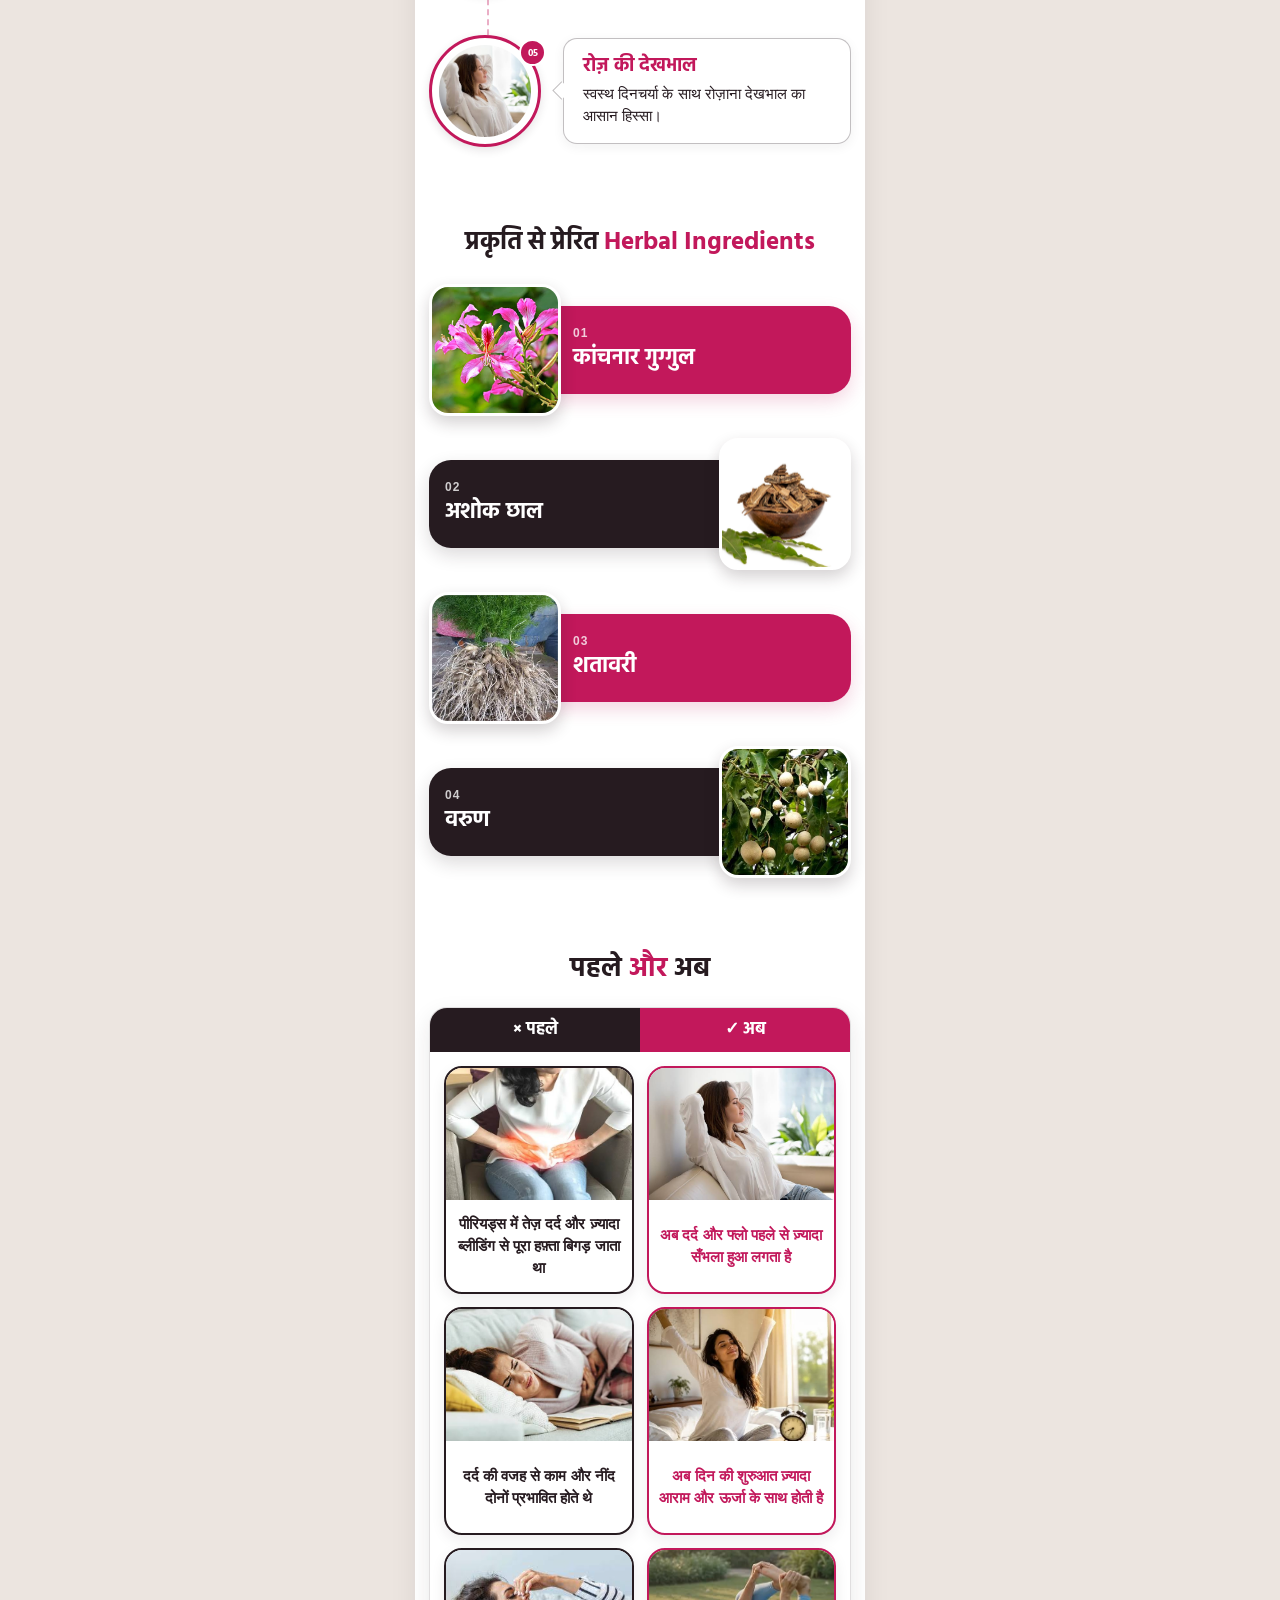
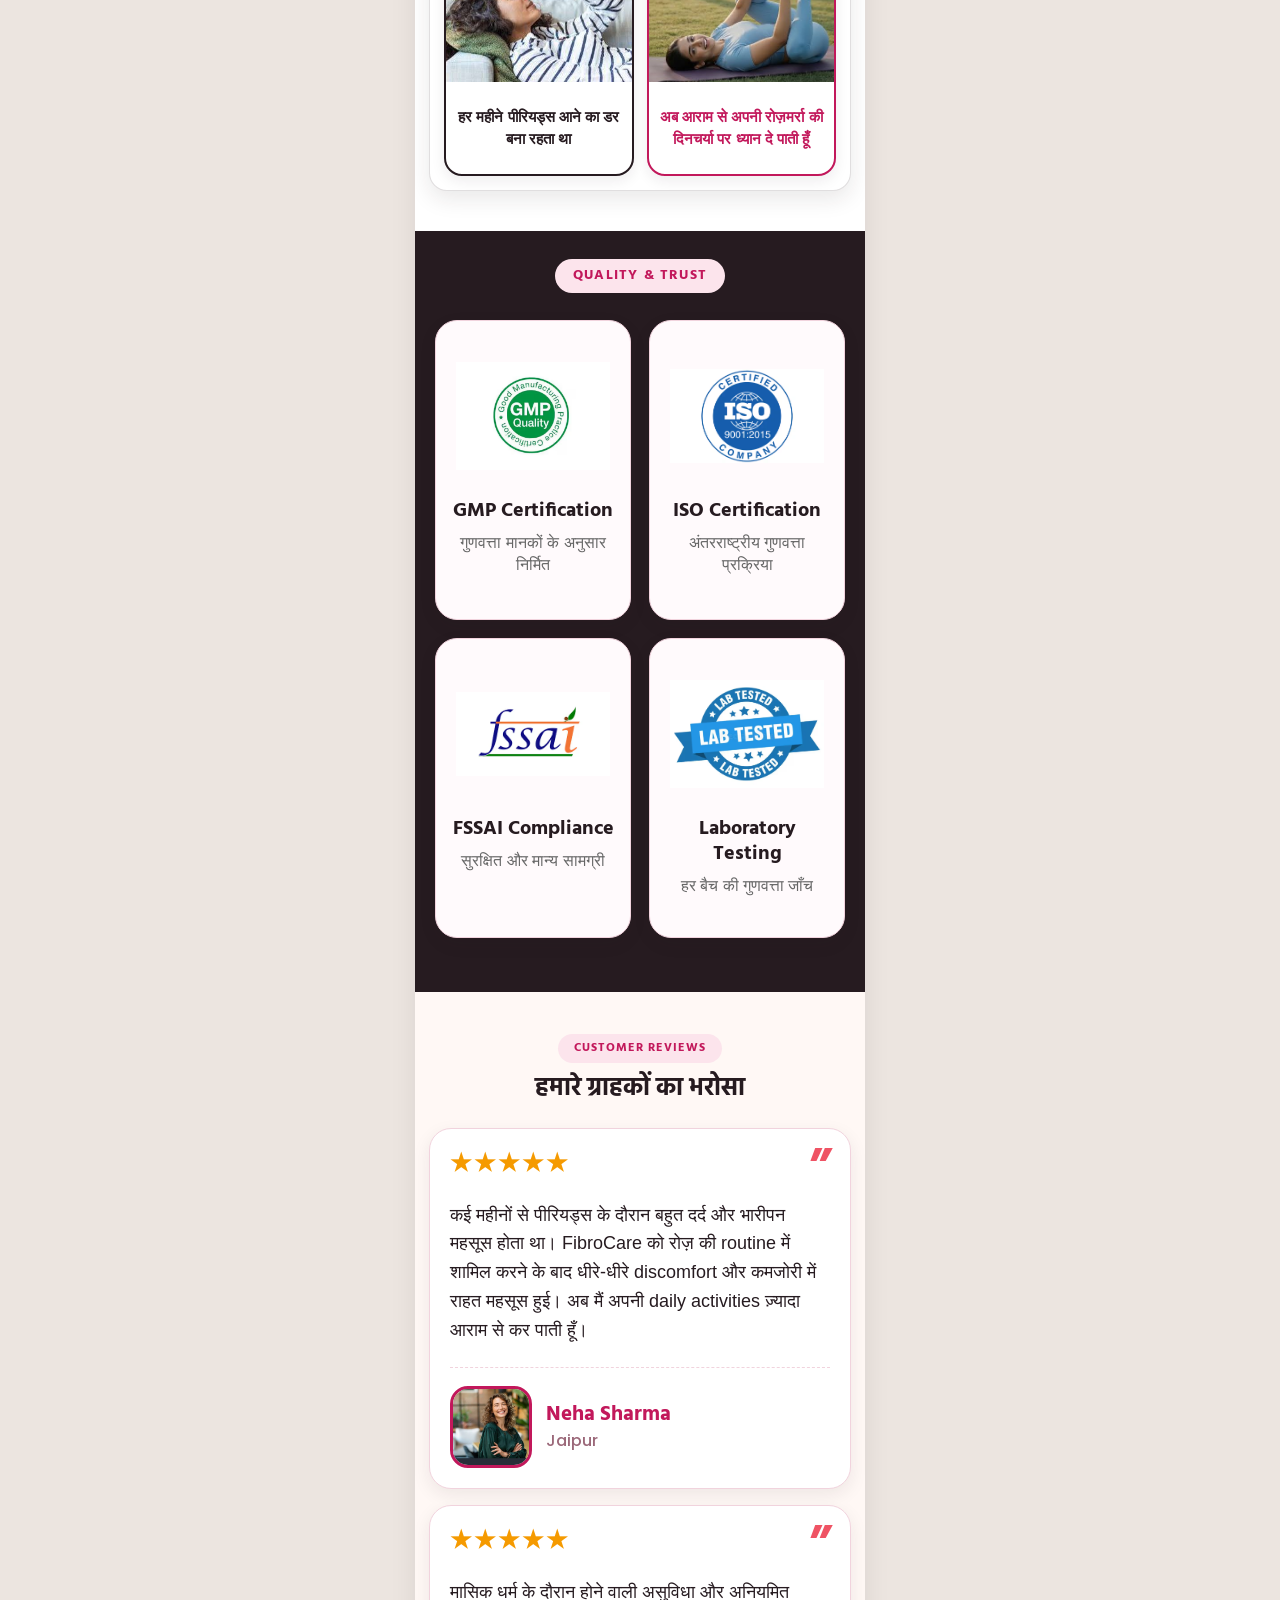
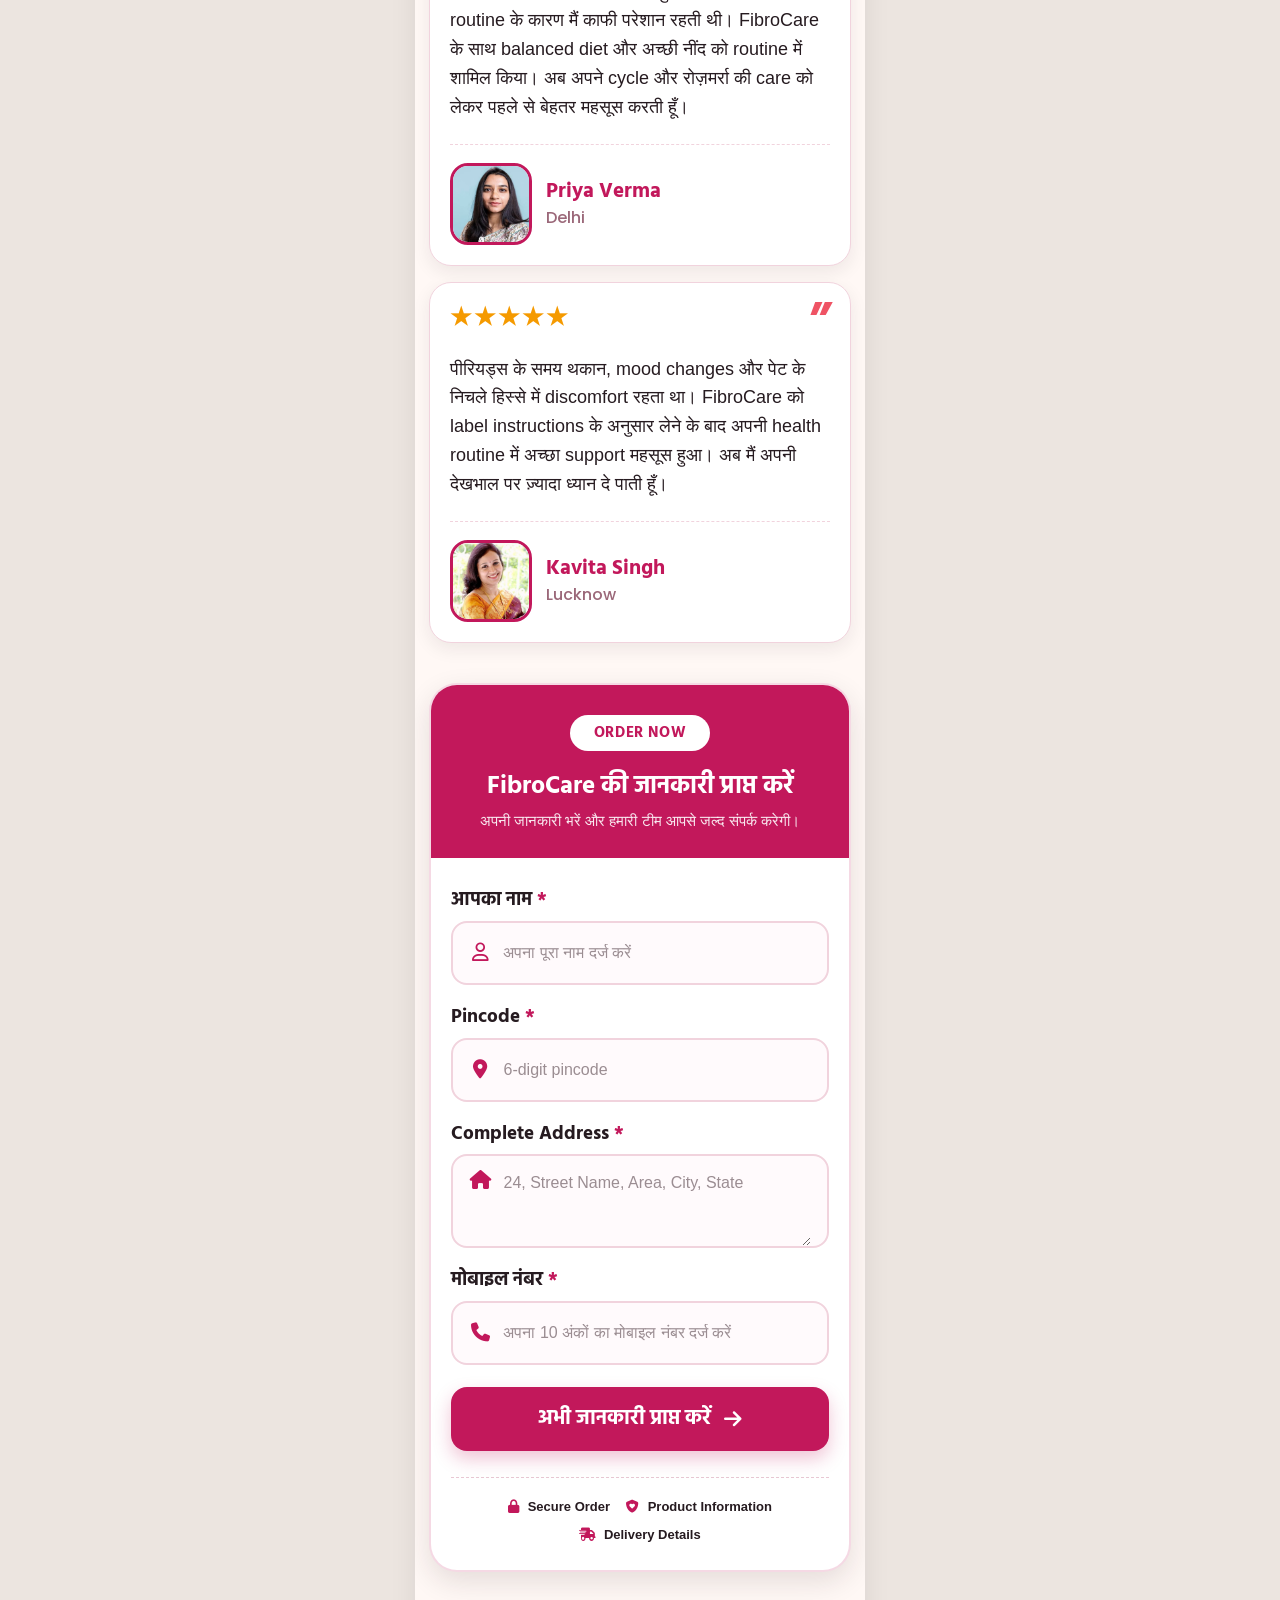
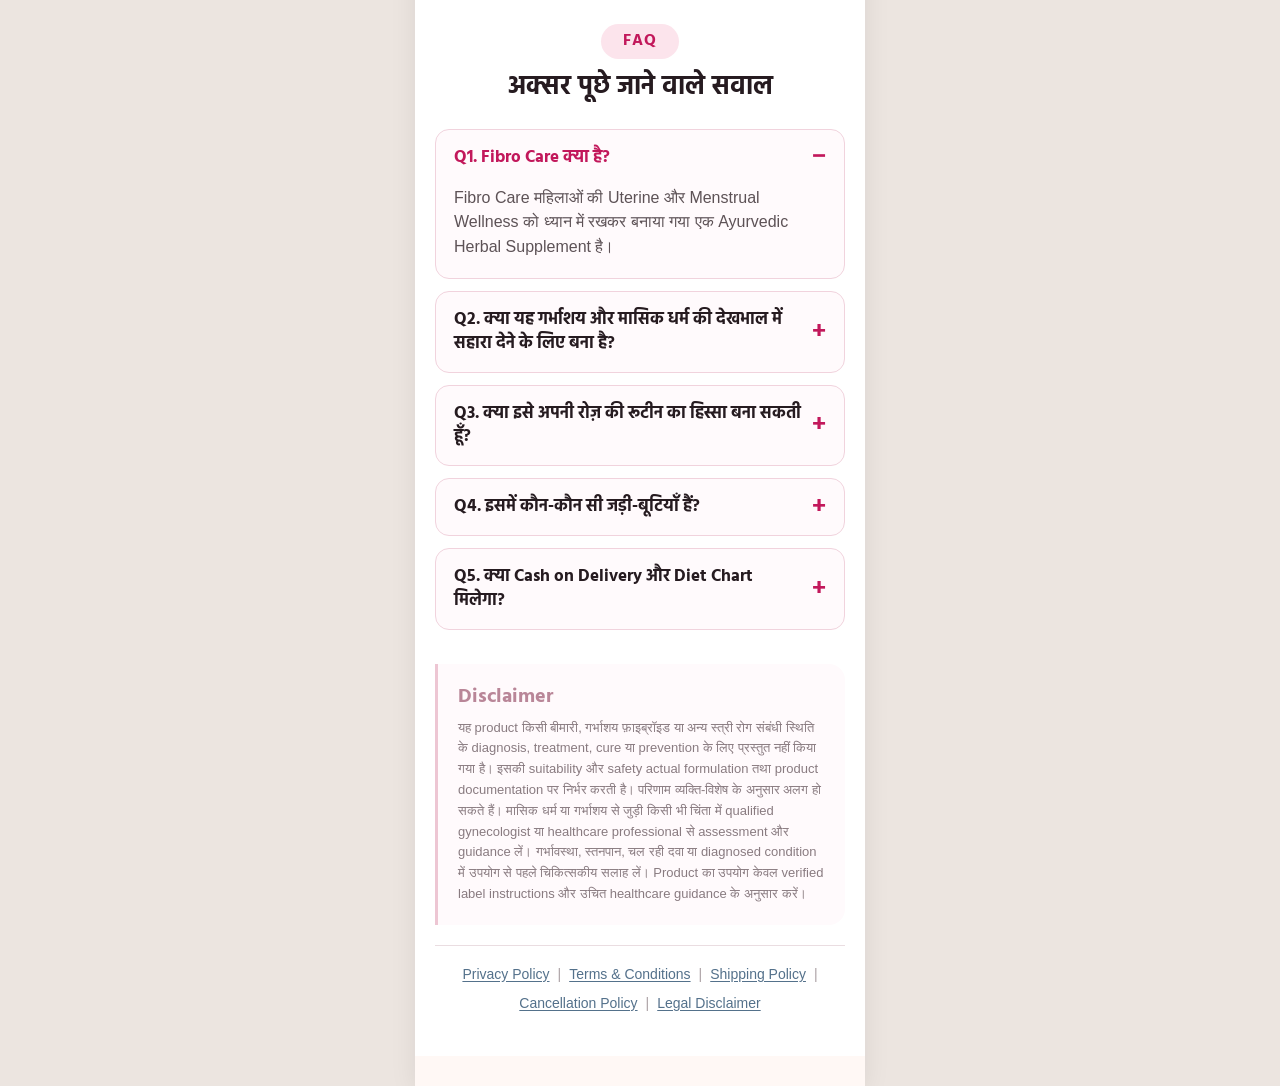
==== commit e27a1bc1: "Fix white gap between Section 9 order form and Section 10 reviews" ====
--- a/index.html
+++ b/index.html
@@ -1,4 +1,4 @@
-<!DOCTYPE html>
+﻿<!DOCTYPE html>
 <html lang="hi">
 <head>
   <meta charset="UTF-8">
@@ -12,7 +12,7 @@
   
   <!-- Font Awesome CDN -->
   <link rel="stylesheet" href="https://cdnjs.cloudflare.com/ajax/libs/font-awesome/6.4.0/css/all.min.css">
-  <link rel="stylesheet" href="style.css">
+  <link rel="stylesheet" href="style.css?v=9">
 </head>
 <body>
 
@@ -23,7 +23,7 @@
     <section class="hero-section" id="hero">
       <div class="hero-image-wrap">
         <img 
-          src="assets/hero-banner.jpg" 
+          src="assets/banner1.png" 
           alt="Hero Banner" 
           class="hero-img anim-hero-entry"
           loading="eager"
@@ -43,7 +43,7 @@
         <!-- CARD 01: Deep Rose, Pointer Right -->
         <div class="bubble-card card-rose pointer-right anim-reveal anim-up">
           <div class="bubble-card-content">
-            <div class="bubble-card-badge">01 — ज़्यादा ब्लीडिंग</div>
+            <div class="bubble-card-badge">01 — Heavy Bleeding</div>
             <p class="bubble-card-desc">
               बार-बार पैड बदलना या कई दिनों तक ब्लीडिंग चलते रहना।
             </p>
@@ -56,7 +56,7 @@
         <!-- CARD 02: Dark Rose, Pointer Left -->
         <div class="bubble-card card-dark pointer-left anim-reveal anim-up">
           <div class="bubble-card-content">
-            <div class="bubble-card-badge">02 — पेट के निचले हिस्से में दर्द</div>
+            <div class="bubble-card-badge">02 — Lower Abdominal Pain</div>
             <p class="bubble-card-desc">
               पीरियड्स के दौरान दर्द, खिंचाव या ऐंठन।
             </p>
@@ -69,7 +69,7 @@
         <!-- CARD 03: Deep Rose, Pointer Right -->
         <div class="bubble-card card-rose pointer-right anim-reveal anim-up">
           <div class="bubble-card-content">
-            <div class="bubble-card-badge">03 — पेल्विक भारीपन</div>
+            <div class="bubble-card-badge">03 — Pelvic Heaviness</div>
             <p class="bubble-card-desc">
               पेट के निचले हिस्से में दबाव या बोझ जैसा महसूस होना।
             </p>
@@ -82,7 +82,7 @@
         <!-- CARD 04: Dark Rose, Pointer Left -->
         <div class="bubble-card card-dark pointer-left anim-reveal anim-up">
           <div class="bubble-card-content">
-            <div class="bubble-card-badge">04 — बस 2 दिन ही रहते हैं पीरियड्स</div>
+            <div class="bubble-card-badge">04 — Periods Last Only 2 Days</div>
             <p class="bubble-card-desc">
               जो पहले 5-7 दिन तक रहते थे, अब सिर्फ़ 2 दिन ही रहते हैं।
             </p>
@@ -95,7 +95,7 @@
         <!-- CARD 05: Deep Rose, Pointer Right -->
         <div class="bubble-card card-rose pointer-right anim-reveal anim-up">
           <div class="bubble-card-content">
-            <div class="bubble-card-badge">05 — कमज़ोरी और थकान</div>
+            <div class="bubble-card-badge">05 — Weakness and Fatigue</div>
             <p class="bubble-card-desc">
               काम, सफ़र और नींद पर असर, और चिड़चिड़ापन।
             </p>
@@ -161,7 +161,380 @@
       </div>
     </section>
 
+    <!-- SECTION 4: HOW FIBROCARE WORKS -->
+    <section class="how-section" id="how-it-works">
+      <header class="how-header anim-reveal anim-up">
+        <h2 class="how-title">FIBROCARE कैसे काम करता है?</h2>
+      </header>
+
+      <ol class="how-steps">
+        <li class="how-step anim-reveal anim-up">
+          <div class="how-step-visual">
+            <span class="how-step-number">01</span>
+            <img src="assets/images (6).jpg" alt="गर्भाशय का चित्र" loading="lazy">
+          </div>
+          <div class="how-step-copy">
+            <h3>गर्भाशय की देखभाल</h3>
+            <p>गर्भाशय के स्वास्थ्य और देखभाल को सहयोग।</p>
+          </div>
+        </li>
+        <li class="how-step anim-reveal anim-up">
+          <div class="how-step-visual">
+            <span class="how-step-number">02</span>
+            <img src="assets/images (2).jpg" alt="मासिक धर्म के दर्द में पेट पर हाथ रखती महिला" loading="lazy">
+          </div>
+          <div class="how-step-copy">
+            <h3>मासिक धर्म में आराम</h3>
+            <p> Periods के दौरान होने वाली सामान्य असुविधा में सहारा।
+</p>
+          </div>
+        </li>
+        <li class="how-step anim-reveal anim-up">
+          <div class="how-step-visual">
+            <span class="how-step-number">03</span>
+            <img src="assets/images (7).jpg" alt="मासिक चक्र कैलेंडर" loading="lazy">
+          </div>
+          <div class="how-step-copy">
+            <h3>चक्र का संतुलन</h3>
+            <p>मासिक चक्र को नियमित रखने में सहयोग।</p>
+          </div>
+        </li>
+        <li class="how-step anim-reveal anim-up">
+          <div class="how-step-visual">
+            <span class="how-step-number">04</span>
+            <img src="assets/images.jpg" alt="प्रजनन स्वास्थ्य की देखभाल करती महिला" loading="lazy">
+          </div>
+          <div class="how-step-copy">
+            <h3>प्रजनन स्वास्थ्य को सहयोग</h3>
+            <p>समग्र प्रजनन स्वास्थ्य की देखभाल में साथ।</p>
+          </div>
+        </li>
+        <li class="how-step anim-reveal anim-up">
+          <div class="how-step-visual">
+            <span class="how-step-number">05</span>
+            <img src="assets/images (8).jpg" alt="आराम करती हुई महिला" loading="lazy">
+          </div>
+          <div class="how-step-copy">
+            <h3>रोज़ की देखभाल</h3>
+            <p>स्वस्थ दिनचर्या के साथ रोज़ाना देखभाल का आसान हिस्सा।</p>
+          </div>
+        </li>
+      </ol>
+    </section>
+
+    <!-- SECTION 5: HERBAL INGREDIENTS -->
+    <section class="ingredients-section" id="herbal-ingredients">
+      <header class="ingredients-header anim-reveal anim-up">
+        <h2 class="ingredients-title">प्रकृति से प्रेरित <span>Herbal Ingredients</span></h2>
+      </header>
+
+      <ol class="ingredients-list">
+        <li class="ingredient-card anim-reveal anim-up">
+          <div class="ingredient-image">
+            <img src="assets/kachnar.jpg" alt="कांचनार के फूल" loading="lazy">
+          </div>
+          <div class="ingredient-copy">
+            <span class="ingredient-number">01</span>
+            <h3>कांचनार गुग्गुल</h3>
+          </div>
+        </li>
+        <li class="ingredient-card ingredient-card-dark anim-reveal anim-up">
+          <div class="ingredient-image">
+            <img src="assets/%E0%A4%85%E0%A4%B6%E0%A5%8B%E0%A4%95%20%E0%A4%9B%E0%A4%BE%E0%A4%B2%20.jpg" alt="अशोक की छाल" loading="lazy">
+          </div>
+          <div class="ingredient-copy">
+            <span class="ingredient-number">02</span>
+            <h3>अशोक छाल</h3>
+          </div>
+        </li>
+        <li class="ingredient-card anim-reveal anim-up">
+          <div class="ingredient-image">
+            <img src="assets/shatavari.jpg" alt="शतावरी की जड़ें" loading="lazy">
+          </div>
+          <div class="ingredient-copy">
+            <span class="ingredient-number">03</span>
+            <h3>शतावरी</h3>
+          </div>
+        </li>
+        <li class="ingredient-card ingredient-card-dark anim-reveal anim-up">
+          <div class="ingredient-image">
+            <img src="assets/varun.jpg" alt="वरुण के फल और पत्तियाँ" loading="lazy">
+          </div>
+          <div class="ingredient-copy">
+            <span class="ingredient-number">04</span>
+            <h3>वरुण</h3>
+          </div>
+        </li>
+      </ol>
+    </section>
+
+    <!-- SECTION 6: BEFORE AND NOW -->
+    <section class="before-after-section" id="before-and-now">
+      <header class="before-after-header anim-reveal anim-up">
+        <h2>पहले <span>और</span> अब</h2>
+      </header>
+      <div class="comparison-layout anim-reveal anim-up">
+        <div class="comparison-labels" aria-hidden="true">
+          <span>× पहले</span>
+          <span>✓ अब</span>
+        </div>
+        <div class="comparison-cards">
+          <article class="comparison-card comparison-before">
+            <img src="assets/images (1).jpg" alt="पेट में दर्द से परेशान महिला" loading="lazy">
+            <p>पीरियड्स में तेज़ दर्द और ज़्यादा ब्लीडिंग से पूरा हफ़्ता बिगड़ जाता था</p>
+          </article>
+          <article class="comparison-card comparison-after">
+            <img src="assets/images (8).jpg" alt="आराम करती हुई महिला" loading="lazy">
+            <p>अब दर्द और फ्लो पहले से ज़्यादा सँभला हुआ लगता है</p>
+          </article>
+          <article class="comparison-card comparison-before">
+            <img src="assets/b1.jpg" alt="दर्द के कारण आराम करती महिला" loading="lazy">
+            <p>दर्द की वजह से काम और नींद दोनों प्रभावित होते थे</p>
+          </article>
+          <article class="comparison-card comparison-after">
+            <img src="assets/a1.jpg" alt="सुबह आराम से उठती महिला" loading="lazy">
+            <p>अब दिन की शुरुआत ज़्यादा आराम और ऊर्जा के साथ होती है</p>
+          </article>
+          <article class="comparison-card comparison-before">
+            <img src="assets/b2.jpg" alt="थकान से आराम करती महिला" loading="lazy">
+            <p>हर महीने पीरियड्स आने का डर बना रहता था</p>
+          </article>
+          <article class="comparison-card comparison-after">
+            <img src="assets/a1jpg.jpg" alt="व्यायाम करती खुश महिला" loading="lazy">
+            <p>अब आराम से अपनी रोज़मर्रा की दिनचर्या पर ध्यान दे पाती हूँ</p>
+          </article>
+        </div>
+      </div>
+    </section>
+
+    <!-- SECTION 7: QUALITY AND TRUST -->
+    <section class="trust-section" id="quality-and-trust">
+      <header class="trust-header anim-reveal anim-up">
+        <span class="trust-eyebrow">QUALITY &amp; TRUST</span>
+      </header>
+      <div class="trust-grid">
+        <article class="trust-card anim-reveal anim-up">
+          <img src="assets/cert1.avif" alt="GMP Certification" loading="lazy">
+          <h3>GMP Certification</h3>
+          <p>गुणवत्ता मानकों के अनुसार निर्मित</p>
+        </article>
+        <article class="trust-card anim-reveal anim-up">
+          <img src="assets/iso.avif" alt="ISO Certification" loading="lazy">
+          <h3>ISO Certification</h3>
+          <p>अंतरराष्ट्रीय गुणवत्ता प्रक्रिया</p>
+        </article>
+        <article class="trust-card anim-reveal anim-up">
+          <img src="assets/cert3.avif" alt="FSSAI Compliance" loading="lazy">
+          <h3>FSSAI Compliance</h3>
+          <p>सुरक्षित और मान्य सामग्री</p>
+        </article>
+        <article class="trust-card anim-reveal anim-up">
+          <img src="assets/cert4.avif" alt="Laboratory Testing" loading="lazy">
+          <h3>Laboratory Testing</h3>
+          <p>हर बैच की गुणवत्ता जाँच</p>
+        </article>
+      </div>
+    </section>
+
+    <!-- SECTION 8: CUSTOMER REVIEWS -->
+    <section class="reviews-section" id="reviews">
+      <header class="reviews-header">
+        <span class="reviews-eyebrow">CUSTOMER REVIEWS</span>
+        <h2>हमारे ग्राहकों का भरोसा</h2>
+      </header>
+
+      <div class="reviews-list">
+        <article class="review-card">
+          <div class="review-stars" aria-label="5 star review">★★★★★</div>
+          <p>कई महीनों से पीरियड्स के दौरान बहुत दर्द और भारीपन महसूस होता था। FibroCare को रोज़ की routine में शामिल करने के बाद धीरे-धीरे discomfort और कमजोरी में राहत महसूस हुई। अब मैं अपनी daily activities ज़्यादा आराम से कर पाती हूँ।</p>
+          <div class="review-author">
+            <img src="assets/r1.jpg" alt="Neha Sharma">
+            <div><strong>Neha Sharma</strong><span>Jaipur</span></div>
+          </div>
+        </article>
+        <article class="review-card">
+          <div class="review-stars" aria-label="5 star review">★★★★★</div>
+          <p>मासिक धर्म के दौरान होने वाली असुविधा और अनियमित routine के कारण मैं काफी परेशान रहती थी। FibroCare के साथ balanced diet और अच्छी नींद को routine में शामिल किया। अब अपने cycle और रोज़मर्रा की care को लेकर पहले से बेहतर महसूस करती हूँ।</p>
+          <div class="review-author">
+            <img src="assets/r2.jpg" alt="Priya Verma">
+            <div><strong>Priya Verma</strong><span>Delhi</span></div>
+          </div>
+        </article>
+        <article class="review-card">
+          <div class="review-stars" aria-label="5 star review">★★★★★</div>
+          <p>पीरियड्स के समय थकान, mood changes और पेट के निचले हिस्से में discomfort रहता था। FibroCare को label instructions के अनुसार लेने के बाद अपनी health routine में अच्छा support महसूस हुआ। अब मैं अपनी देखभाल पर ज़्यादा ध्यान दे पाती हूँ।</p>
+          <div class="review-author">
+            <img src="assets/r3.jpg" alt="Kavita Singh">
+            <div><strong>Kavita Singh</strong><span>Lucknow</span></div>
+          </div>
+        </article>
+      </div>
+    </section>
+
+    <!-- SECTION 9: ORDER FORM -->
+    <section class="order-section" id="order-form">
+      <div class="order-card">
+        <header class="order-header">
+          <span class="order-badge">ORDER NOW</span>
+          <h2>FibroCare की जानकारी प्राप्त करें</h2>
+          <p>अपनी जानकारी भरें और हमारी टीम आपसे जल्द संपर्क करेगी।</p>
+        </header>
+
+        <form class="order-form" action="javascript:void(0)" method="get" autocomplete="on" onsubmit="return false;">
+          <label class="order-field">
+            <span>आपका नाम <b>*</b></span>
+            <div class="order-input-wrap">
+              <i class="fa-regular fa-user"></i>
+              <input type="text" name="name" placeholder="अपना पूरा नाम दर्ज करें" required>
+            </div>
+            <small class="order-error" data-error-for="name"></small>
+          </label>
+
+          <label class="order-field">
+            <span>Pincode <b>*</b></span>
+            <div class="order-input-wrap">
+              <i class="fa-solid fa-location-dot"></i>
+              <input type="text" name="pincode" inputmode="numeric" maxlength="6" placeholder="6-digit pincode" required>
+            </div>
+            <small class="order-error" data-error-for="pincode"></small>
+          </label>
+
+          <label class="order-field">
+            <span>Complete Address <b>*</b></span>
+            <div class="order-input-wrap order-textarea-wrap">
+              <i class="fa-solid fa-house"></i>
+              <textarea name="address" rows="3" placeholder="24, Street Name, Area, City, State" required></textarea>
+            </div>
+            <small class="order-error" data-error-for="address"></small>
+          </label>
+
+          <label class="order-field">
+            <span>मोबाइल नंबर <b>*</b></span>
+            <div class="order-input-wrap">
+              <i class="fa-solid fa-phone"></i>
+              <input type="tel" name="phone" inputmode="tel" maxlength="10" placeholder="अपना 10 अंकों का मोबाइल नंबर दर्ज करें" required>
+            </div>
+            <small class="order-error" data-error-for="phone"></small>
+          </label>
+
+          <button class="order-submit" type="submit">अभी जानकारी प्राप्त करें <i class="fa-solid fa-arrow-right"></i></button>
+        </form>
+
+        <div class="order-footer-benefits">
+          <span><i class="fa-solid fa-lock"></i> Secure Order</span>
+          <span><i class="fa-solid fa-shield-heart"></i> Product Information</span>
+          <span><i class="fa-solid fa-truck-fast"></i> Delivery Details</span>
+        </div>
+      </div>
+    </section>
+
+    <!-- SECTION 9: FAQ & DISCLAIMER -->
+    <section class="faq-section" id="faq">
+      <header class="faq-header">
+        <span class="faq-eyebrow">FAQ</span>
+        <h2>अक्सर पूछे जाने वाले सवाल</h2>
+      </header>
+
+      <div class="faq-list">
+        <details class="faq-item" open>
+          <summary>Q1. Fibro Care क्या है?</summary>
+          <p>Fibro Care महिलाओं की Uterine और Menstrual Wellness को ध्यान में रखकर बनाया गया एक Ayurvedic Herbal Supplement है।</p>
+        </details>
+        <details class="faq-item">
+          <summary>Q2. क्या यह गर्भाशय और मासिक धर्म की देखभाल में सहारा देने के लिए बना है?</summary>
+          <p>हाँ। इसे महिलाओं की गर्भाशय और मासिक धर्म की देखभाल में सहयोग के उद्देश्य से तैयार किया गया है।</p>
+        </details>
+        <details class="faq-item">
+          <summary>Q3. क्या इसे अपनी रोज़ की रूटीन का हिस्सा बना सकती हूँ?</summary>
+          <p>हाँ। प्रोडक्ट लेबल पर दी गई मात्रा के अनुसार इसे रोज़ की रूटीन में शामिल किया जा सकता है। साथ में संतुलित खान-पान और अच्छी नींद रखें।</p>
+        </details>
+        <details class="faq-item">
+          <summary>Q4. इसमें कौन-कौन सी जड़ी-बूटियाँ हैं?</summary>
+          <p>कांचनार गुग्गुल, अशोक छाल, शतावरी, लौंग और दशमूल। पूरी जानकारी के लिए actual product label देखें।</p>
+        </details>
+        <details class="faq-item">
+          <summary>Q5. क्या Cash on Delivery और Diet Chart मिलेगा?</summary>
+          <p>जहाँ सुविधा उपलब्ध है, वहाँ Cash on Delivery का विकल्प चुना जा सकता है। ऑफ़र के साथ FREE Diet Chart शामिल है।</p>
+        </details>
+      </div>
+
+      <div class="disclaimer-box">
+        <h3>Disclaimer</h3>
+        <p>यह product किसी बीमारी, गर्भाशय फ़ाइब्रॉइड या अन्य स्त्री रोग संबंधी स्थिति के diagnosis, treatment, cure या prevention के लिए प्रस्तुत नहीं किया गया है। इसकी suitability और safety actual formulation तथा product documentation पर निर्भर करती है। परिणाम व्यक्ति-विशेष के अनुसार अलग हो सकते हैं। मासिक धर्म या गर्भाशय से जुड़ी किसी भी चिंता में qualified gynecologist या healthcare professional से assessment और guidance लें। गर्भावस्था, स्तनपान, चल रही दवा या diagnosed condition में उपयोग से पहले चिकित्सकीय सलाह लें। Product का उपयोग केवल verified label instructions और उचित healthcare guidance के अनुसार करें।</p>
+      </div>
+
+      <nav class="legal-links" aria-label="Legal links">
+        <a href="#" data-policy="privacy">Privacy Policy</a>
+        <span>|</span>
+        <a href="#" data-policy="terms">Terms &amp; Conditions</a>
+        <span>|</span>
+        <a href="#" data-policy="shipping">Shipping Policy</a>
+        <span>|</span>
+        <a href="#" data-policy="cancellation">Cancellation Policy</a>
+        <span>|</span>
+        <a href="#" data-policy="legal">Legal Disclaimer</a>
+      </nav>
+    </section>
+
   </main>
+
+  <!-- ORDER CONFIRMATION PAGE -->
+  <section class="thankyou-section" id="thankyou-page" hidden>
+    <div class="thankyou-card">
+      <button class="thankyou-back" type="button" id="thankyou-back">
+        <i class="fa-solid fa-arrow-left"></i> वापस जाएँ
+      </button>
+
+      <div class="thankyou-content">
+        <div class="thankyou-check"><i class="fa-solid fa-check"></i></div>
+        <h1>बधाई हो!</h1>
+        <h2>आपका ऑर्डर सफलतापूर्वक प्राप्त हो गया है</h2>
+        <p>हमारी टीम WhatsApp / कॉल के माध्यम से जल्द ही आपसे संपर्क करेगी।</p>
+
+        <div class="thankyou-product-row">
+          <div class="thankyou-product">
+            <img src="assets/fibrocare-product.jpg" alt="FibroCare Product">
+            <strong>Product</strong>
+          </div>
+          <i class="fa-solid fa-arrow-right thankyou-arrow"></i>
+          <div class="thankyou-delivery">
+            <span><i class="fa-solid fa-truck-fast"></i></span>
+            <strong>Delivery</strong>
+          </div>
+        </div>
+
+        <div class="thankyou-status">
+          <div><strong>आपका ऑर्डर</strong><span>Order Placed</span></div>
+          <div><strong>डिस्पैच</strong><span>In Dispatch</span></div>
+        </div>
+
+        <p class="thankyou-important"><b>⚠️ Important:</b> अगर आपने गलत मोबाइल नंबर या एड्रेस डाला है, तो कृपया तुरंत रिप्लाई करके सही डिटेल्स भेजें।</p>
+
+        <div class="thankyou-next">
+          <h3>आगे क्या होगा?</h3>
+          <ul>
+            <li>24 घंटे के अंदर कॉल करके ऑर्डर confirm करेंगे</li>
+            <li>आपके पते की पुष्टि करके डिलीवरी तय करेंगे</li>
+            <li>3-5 दिनों में FibroCare आपके घर पहुँचेगा</li>
+            <li>COD - डिलीवरी के समय पैसा दें</li>
+          </ul>
+        </div>
+
+        <div class="thankyou-note">हमारी टीम डिलीवरी कन्फर्म करने के लिए आपसे संपर्क करेगी।</div>
+        <footer>FibroCare © All Rights Reserved</footer>
+      </div>
+    </div>
+  </section>
+
+  <div class="policy-modal" id="policy-modal" hidden>
+    <div class="policy-dialog" role="dialog" aria-modal="true" aria-labelledby="policy-title">
+      <header class="policy-dialog-header">
+        <h2 id="policy-title"></h2>
+        <button type="button" class="policy-close" aria-label="Close policy">×</button>
+      </header>
+      <div class="policy-dialog-body" id="policy-content"></div>
+    </div>
+  </div>
 
   <script src="script.js"></script>
 </body>
--- a/style.css
+++ b/style.css
@@ -117,11 +117,11 @@
 /* Individual Bubble Card */
 .bubble-card {
   border-radius: 26px;
-  padding: 20px 18px 22px 20px;
+  padding: 22px 18px 24px 20px;
   display: flex;
   align-items: center;
   justify-content: space-between;
-  gap: 14px;
+  gap: 16px;
   position: relative;
   box-shadow: 0 8px 24px rgba(0, 0, 0, 0.14);
   transition: transform 0.25s ease, box-shadow 0.25s ease;
@@ -190,7 +190,7 @@
   background: rgba(255, 255, 255, 0.22);
   color: #FFFFFF;
   font-family: var(--font-heading);
-  font-size: 15.5px;
+  font-size: 17px;
   font-weight: 800;
   padding: 5px 14px;
   border-radius: 10px;
@@ -203,7 +203,7 @@
 /* Description Text */
 .bubble-card-desc {
   color: #FFFFFF;
-  font-size: 14.5px;
+  font-size: 16px;
   font-weight: 500;
   line-height: 1.45;
   margin: 0;
@@ -212,9 +212,9 @@
 
 /* Right Circular Image */
 .bubble-card-img-wrap {
-  width: 95px;
-  height: 95px;
-  min-width: 95px;
+  width: 112px;
+  height: 112px;
+  min-width: 112px;
   border-radius: 50%;
   border: 4px solid #FFFFFF;
   overflow: hidden;
@@ -495,6 +495,1198 @@
   animation: softGlow 4s ease-in-out infinite;
 }
 
+/* ========================================================
+   SECTION 3: HOW FIBROCARE WORKS (Numbered image timeline)
+   ======================================================== */
+.how-section {
+  --how-ink: #261B20;
+  padding: 34px 14px 38px;
+  background: #FFFFFF;
+  color: var(--how-ink);
+}
+
+.how-header {
+  text-align: center;
+  margin: 0 auto 28px;
+}
+
+.how-eyebrow {
+  display: inline-block;
+  padding: 4px 13px;
+  border-radius: 20px;
+  background: #C2185B;
+  color: #FFFFFF;
+  font: 700 12px/1.5 var(--font-body);
+  letter-spacing: 1.2px;
+}
+
+.how-title {
+  margin-top: 10px;
+  color: #C2185B;
+  font: 800 25px/1.25 var(--font-heading);
+}
+
+.how-intro {
+  margin-top: 6px;
+  color: #261B20;
+  font: 500 14px/1.5 var(--font-heading);
+}
+
+.how-steps {
+  position: relative;
+  display: grid;
+  gap: 26px;
+  list-style: none;
+}
+
+.how-steps::before {
+  content: "";
+  position: absolute;
+  z-index: 0;
+  top: 50px;
+  bottom: 50px;
+  left: 58px;
+  border-left: 2px dashed rgba(194, 24, 91, 0.35);
+}
+
+.how-step {
+  position: relative;
+  z-index: 1;
+  display: grid;
+  grid-template-columns: 118px minmax(0, 1fr);
+  align-items: center;
+  gap: 16px;
+  min-height: 128px;
+}
+
+.how-step-visual {
+  position: relative;
+  width: 112px;
+  height: 112px;
+  padding: 7px;
+  border: 3px solid #C2185B;
+  border-radius: 50%;
+  background: #FFFFFF;
+  box-shadow: 0 3px 10px rgba(38, 27, 32, 0.12);
+}
+
+.how-step:nth-child(even) .how-step-visual {
+  border-color: #261B20;
+}
+
+.how-step-visual img {
+  display: block;
+  width: 100%;
+  height: 100%;
+  border-radius: 50%;
+  object-fit: cover;
+}
+
+.how-step-number {
+  position: absolute;
+  z-index: 2;
+  top: 1px;
+  right: -8px;
+  display: grid;
+  width: 27px;
+  height: 27px;
+  place-items: center;
+  border: 2px solid #FFFFFF;
+  border-radius: 50%;
+  background: #C2185B;
+  color: #FFFFFF;
+  font: 700 10px/1 var(--font-body);
+}
+
+.how-step-copy {
+  position: relative;
+  min-height: 96px;
+  display: flex;
+  flex-direction: column;
+  justify-content: center;
+  padding: 15px 16px 15px 19px;
+  border: 1px solid rgba(38, 27, 32, 0.28);
+  border-radius: 14px;
+  background: #FFFFFF;
+  box-shadow: 0 3px 12px rgba(38, 27, 32, 0.06);
+}
+
+.how-step-copy::before {
+  content: "";
+  position: absolute;
+  left: -9px;
+  width: 13px;
+  height: 13px;
+  border-left: 1px solid rgba(38, 27, 32, 0.28);
+  border-bottom: 1px solid rgba(38, 27, 32, 0.28);
+  background: #FFFFFF;
+  transform: rotate(45deg);
+}
+
+.how-step-copy h3 {
+  color: #C2185B;
+  font: 700 19px/1.35 var(--font-heading);
+}
+
+.how-step-copy p {
+  margin-top: 3px;
+  color: #261B20;
+  font: 400 15px/1.5 var(--font-heading);
+}
+
+/* ========================================================
+   SECTION 5: HERBAL INGREDIENTS
+   ======================================================== */
+.ingredients-section {
+  padding: 34px 14px 40px;
+  background: #FFFFFF;
+}
+
+.ingredients-header {
+  margin: 0 auto 24px;
+  text-align: center;
+}
+
+.ingredients-title {
+  color: #261B20;
+  font: 800 25px/1.3 var(--font-heading);
+}
+
+.ingredients-title span {
+  color: #C2185B;
+}
+
+.ingredients-list {
+  display: grid;
+  gap: 22px;
+  list-style: none;
+}
+
+.ingredient-card {
+  display: grid;
+  grid-template-columns: 132px minmax(0, 1fr);
+  align-items: center;
+  min-height: 132px;
+}
+
+.ingredient-image {
+  position: relative;
+  z-index: 1;
+  width: 132px;
+  height: 132px;
+  overflow: hidden;
+  border: 3px solid #FFFFFF;
+  border-radius: 19px;
+  background: #FFFFFF;
+  box-shadow: 0 7px 16px rgba(38, 27, 32, 0.2);
+}
+
+.ingredient-image img {
+  display: block;
+  width: 100%;
+  height: 100%;
+  object-fit: cover;
+}
+
+.ingredient-copy {
+  min-height: 88px;
+  display: flex;
+  flex-direction: column;
+  justify-content: center;
+  margin-left: -12px;
+  padding: 13px 14px 13px 24px;
+  border-radius: 0 22px 22px 0;
+  background: #C2185B;
+  color: #FFFFFF;
+  box-shadow: 0 7px 18px rgba(194, 24, 91, 0.18);
+}
+
+.ingredient-card-dark .ingredient-copy {
+  background: #261B20;
+  box-shadow: 0 7px 18px rgba(38, 27, 32, 0.16);
+}
+
+.ingredient-number {
+  margin-bottom: 3px;
+  color: rgba(255, 255, 255, 0.78);
+  font: 600 12px/1.3 var(--font-body);
+  letter-spacing: 1px;
+}
+
+.ingredient-copy h3 {
+  color: #FFFFFF;
+  font: 700 22px/1.35 var(--font-heading);
+}
+
+.ingredient-card:nth-child(even) {
+  grid-template-columns: minmax(0, 1fr) 132px;
+}
+
+.ingredient-card:nth-child(even) .ingredient-image {
+  grid-column: 2;
+  grid-row: 1;
+}
+
+.ingredient-card:nth-child(even) .ingredient-copy {
+  grid-column: 1;
+  grid-row: 1;
+  margin-right: -12px;
+  margin-left: 0;
+  padding-right: 24px;
+  padding-left: 16px;
+  border-radius: 22px 0 0 22px;
+}
+
+.ingredient-card:nth-child(2) .ingredient-image img {
+  transform: scale(1.35);
+}
+
+/* ========================================================
+   SECTION 6: BEFORE AND NOW COMPARISON
+   ======================================================== */
+.before-after-section {
+  padding: 34px 14px 40px;
+  background: #FFFFFF;
+}
+
+.before-after-header {
+  margin-bottom: 20px;
+  text-align: center;
+}
+
+.before-after-header h2 {
+  color: #261B20;
+  font: 800 27px/1.3 var(--font-heading);
+}
+
+.before-after-header h2 span {
+  color: #C2185B;
+}
+
+.comparison-layout {
+  overflow: hidden;
+  border: 1px solid rgba(38, 27, 32, 0.14);
+  border-radius: 18px;
+  background: #FFFFFF;
+  box-shadow: 0 8px 22px rgba(38, 27, 32, 0.1);
+}
+
+.comparison-labels {
+  display: grid;
+  grid-template-columns: 1fr 1fr;
+}
+
+.comparison-labels span {
+  padding: 11px 6px;
+  background: #261B20;
+  color: #FFFFFF;
+  font: 700 17px/1.3 var(--font-heading);
+  text-align: center;
+}
+
+.comparison-labels span + span {
+  background: #C2185B;
+}
+
+.comparison-cards {
+  display: grid;
+  grid-template-columns: repeat(2, minmax(0, 1fr));
+  align-items: stretch;
+  gap: 13px;
+  padding: 14px;
+}
+
+.comparison-card {
+  display: flex;
+  flex-direction: column;
+  overflow: hidden;
+  border: 2px solid #261B20;
+  border-radius: 18px;
+  background: #FFFFFF;
+  box-shadow: 0 5px 14px rgba(38, 27, 32, 0.08);
+}
+
+.comparison-card.comparison-before {
+  border-color: #261B20;
+}
+
+.comparison-card.comparison-after {
+  border-color: #C2185B;
+}
+
+.comparison-card > img {
+  display: block;
+  width: 100%;
+  height: 132px;
+  object-fit: cover;
+}
+
+.comparison-card p {
+  display: flex;
+  flex: 1;
+  align-items: center;
+  justify-content: center;
+  min-height: 92px;
+  padding: 12px 10px;
+  color: #261B20;
+  font: 600 15px/1.45 var(--font-heading);
+  text-align: center;
+}
+
+.comparison-card.comparison-after p {
+  color: #C2185B;
+}
+
+/* ========================================================
+   SECTION 7: QUALITY AND TRUST
+   ======================================================== */
+.trust-section {
+  padding: 28px 20px 54px;
+  background: #261b20;
+}
+
+.trust-header {
+  text-align: center;
+  margin-bottom: 28px;
+}
+
+.trust-eyebrow {
+  display: inline-block;
+  padding: 7px 18px;
+  border-radius: 20px;
+  background: #fce4ec;
+  color: #c2185b;
+  font: 700 14px/1.4 var(--font-body);
+  letter-spacing: 1.2px;
+}
+
+.trust-header h2 {
+  margin-top: 8px;
+  color: #261b20;
+  font: 800 25px/1.25 var(--font-heading);
+}
+
+.trust-header p {
+  margin-top: 4px;
+  color: #666;
+  font: 400 14px/1.45 var(--font-heading);
+}
+
+.trust-grid {
+  display: grid;
+  grid-template-columns: repeat(2, minmax(0, 1fr));
+  gap: 18px;
+}
+
+.trust-card {
+  min-height: 258px;
+  min-height: 300px;
+  padding: 34px 12px 26px;
+  border: 1px solid #f1d3dd;
+  border-radius: 22px;
+  background: #fffafc;
+  box-shadow: 0 6px 18px rgba(38, 27, 32, 0.07);
+  text-align: center;
+}
+
+.trust-card img {
+  display: block;
+  width: 154px;
+  height: 122px;
+  min-width: 154px;
+  min-height: 122px;
+  object-fit: contain;
+  object-position: center;
+  margin: 0 auto 22px;
+}
+
+.trust-card h3 {
+  color: #261b20;
+  font: 700 20px/1.25 var(--font-body);
+}
+
+.trust-card p {
+  margin-top: 8px;
+  color: #666;
+  font: 400 16px/1.4 var(--font-heading);
+}
+
+@media (max-width: 380px) {
+  .trust-section {
+    padding: 22px 14px 42px;
+  }
+
+  .trust-grid {
+    gap: 12px;
+  }
+
+  .trust-card {
+    min-height: 270px;
+    padding: 26px 8px 18px;
+  }
+
+  .trust-card img {
+    display: block;
+    width: 128px;
+    height: 102px;
+    min-width: 128px;
+    min-height: 102px;
+    object-position: center;
+    margin-bottom: 18px;
+  }
+
+  .trust-card h3 {
+    font-size: 17px;
+  }
+
+  .trust-card p {
+    font-size: 14px;
+  }
+}
+
+/* ========================================================
+   SECTION 8: ORDER FORM
+   ======================================================== */
+.reviews-section {
+  padding: 42px 14px 20px;
+  background: var(--color-bg);
+}
+
+.reviews-header {
+  margin-bottom: 22px;
+  text-align: center;
+}
+
+.reviews-eyebrow {
+  display: inline-block;
+  padding: 6px 16px;
+  border-radius: 18px;
+  background: var(--color-main-light);
+  color: var(--color-main);
+  font: 700 12px/1.4 var(--font-body);
+  letter-spacing: 1px;
+}
+
+.reviews-header h2 {
+  margin-top: 10px;
+  color: #261b20;
+  font: 800 25px/1.3 var(--font-heading);
+}
+
+.reviews-list {
+  display: grid;
+  gap: 16px;
+}
+
+.review-card {
+  position: relative;
+  padding: 24px 20px 20px;
+  border: 1px solid #f1d3dd;
+  border-radius: 22px;
+  background: #ffffff;
+  box-shadow: 0 6px 18px rgba(38, 27, 32, 0.08);
+}
+
+.review-card::after {
+  position: absolute;
+  top: 16px;
+  right: 18px;
+  color: #ef5364;
+  content: '”';
+  font: 800 50px/1 var(--font-body);
+}
+
+.review-stars {
+  color: #f59a00;
+  font: 700 24px/1 var(--font-body);
+  letter-spacing: 2px;
+}
+
+.review-card p {
+  margin-top: 24px;
+  color: #261b20;
+  font: 400 18px/1.6 var(--font-heading);
+}
+
+.review-author {
+  display: flex;
+  align-items: center;
+  gap: 14px;
+  margin-top: 22px;
+  padding-top: 18px;
+  border-top: 1px dashed #f1d3dd;
+}
+
+.review-author img {
+  width: 82px;
+  height: 82px;
+  object-fit: cover;
+  object-position: center;
+  border: 3px solid var(--color-main);
+  border-radius: 18px;
+}
+
+.review-author strong,
+.review-author span {
+  display: block;
+}
+
+.review-author strong {
+  color: var(--color-main);
+  font: 700 21px/1.3 var(--font-body);
+}
+
+.review-author span {
+  margin-top: 3px;
+  color: #9b6879;
+  font: 500 16px/1.3 var(--font-body);
+}
+
+@media (max-width: 380px) {
+  .reviews-section { padding-inline: 10px; }
+  .review-card { padding-inline: 16px; }
+  .review-card p { font-size: 16px; }
+}
+
+.order-section {
+  padding: 20px 14px 28px;
+  background: var(--color-bg);
+}
+
+.order-card {
+  overflow: hidden;
+  border: 2px solid rgba(194, 24, 91, 0.16);
+  border-radius: 28px;
+  background: #ffffff;
+  box-shadow: 0 10px 28px rgba(38, 27, 32, 0.12);
+}
+
+.order-header {
+  padding: 30px 18px 26px;
+  background: var(--color-main);
+  color: #ffffff;
+  text-align: center;
+}
+
+.order-badge {
+  display: inline-block;
+  padding: 9px 24px;
+  border-radius: 30px;
+  background: #ffffff;
+  color: var(--color-main);
+  font: 700 15px/1.2 var(--font-body);
+  letter-spacing: 0.6px;
+}
+
+.order-header h2 {
+  margin-top: 20px;
+  font: 700 25px/1.35 var(--font-heading);
+}
+
+.order-header p {
+  margin-top: 6px;
+  color: rgba(255, 255, 255, 0.9);
+  font: 400 15px/1.45 var(--font-heading);
+}
+
+.order-benefits,
+.order-footer-benefits {
+  display: flex;
+  justify-content: center;
+  flex-wrap: wrap;
+  gap: 10px 16px;
+  color: #261b20;
+  font: 600 13px/1.4 var(--font-body);
+  text-align: center;
+}
+
+.order-benefits {
+  padding: 18px 14px;
+  border-bottom: 1px solid #f1d3dd;
+}
+
+.order-benefits span,
+.order-footer-benefits span {
+  white-space: nowrap;
+}
+
+.order-benefits i,
+.order-footer-benefits i {
+  margin-right: 5px;
+  color: var(--color-main);
+}
+
+.order-form {
+  display: grid;
+  gap: 20px;
+  padding: 30px 20px 26px;
+}
+
+.order-field {
+  display: grid;
+  gap: 8px;
+}
+
+.order-error {
+  display: none;
+  color: #d62839;
+  font: 600 14px/1.35 var(--font-heading);
+}
+
+.order-field.has-error .order-error {
+  display: block;
+}
+
+.order-field.has-error .order-input-wrap {
+  border-color: #d62839;
+  background: #fff5f5;
+  box-shadow: 0 0 0 4px rgba(214, 40, 57, 0.1);
+}
+
+.order-field > span {
+  color: #261b20;
+  font: 700 19px/1.3 var(--font-heading);
+}
+
+.order-field b {
+  color: var(--color-main);
+}
+
+.order-input-wrap {
+  display: flex;
+  align-items: center;
+  min-height: 64px;
+  padding: 0 16px;
+  border: 2px solid #f1d3dd;
+  border-radius: 16px;
+  background: #fffafc;
+  transition: border-color 0.2s ease, box-shadow 0.2s ease;
+}
+
+.order-input-wrap:focus-within {
+  border-color: var(--color-main);
+  box-shadow: 0 0 0 4px rgba(194, 24, 91, 0.1);
+}
+
+.order-input-wrap i {
+  width: 25px;
+  margin-right: 12px;
+  color: var(--color-main);
+  font-size: 19px;
+  text-align: center;
+}
+
+.order-input-wrap input,
+.order-input-wrap textarea {
+  width: 100%;
+  border: 0;
+  outline: 0;
+  background: transparent;
+  color: #261b20;
+  font: 400 16px/1.45 var(--font-heading);
+}
+
+.order-input-wrap input::placeholder,
+.order-input-wrap textarea::placeholder {
+  color: #9b8d92;
+  opacity: 1;
+}
+
+.order-textarea-wrap {
+  align-items: flex-start;
+  padding-top: 15px;
+}
+
+.order-textarea-wrap textarea {
+  resize: vertical;
+  min-height: 75px;
+}
+
+.order-submit {
+  display: flex;
+  align-items: center;
+  justify-content: center;
+  gap: 13px;
+  min-height: 64px;
+  margin-top: 2px;
+  border: 0;
+  border-radius: 16px;
+  background: var(--color-main);
+  color: #ffffff;
+  cursor: pointer;
+  font: 700 21px/1.2 var(--font-heading);
+  box-shadow: 0 8px 18px rgba(194, 24, 91, 0.25);
+}
+
+.order-submit i {
+  font-size: 20px;
+}
+
+.order-footer-benefits {
+  margin: 0 20px;
+  padding: 20px 0 26px;
+  border-top: 1px dashed #e8c8d3;
+}
+
+@media (max-width: 380px) {
+  .order-section {
+    padding: 26px 10px 38px;
+  }
+
+  .order-header {
+    padding-inline: 14px;
+  }
+
+  .order-header h2 {
+    font-size: 22px;
+  }
+
+  .order-form {
+    padding-inline: 14px;
+  }
+
+  .order-field > span {
+    font-size: 18px;
+  }
+
+  .order-submit {
+    font-size: 19px;
+  }
+}
+
+/* ========================================================
+   ORDER CONFIRMATION PAGE
+   ======================================================== */
+.faq-section {
+  padding: 24px 20px 42px;
+  background: #fff;
+}
+
+.faq-header {
+  margin-bottom: 24px;
+  text-align: center;
+}
+
+.faq-eyebrow {
+  display: inline-block;
+  padding: 7px 22px;
+  border-radius: 22px;
+  background: var(--color-main-light);
+  color: var(--color-main);
+  font: 700 16px/1.3 var(--font-body);
+  letter-spacing: 1px;
+}
+
+.faq-header h2 {
+  margin-top: 12px;
+  color: #261b20;
+  font: 800 26px/1.3 var(--font-heading);
+}
+
+.faq-list {
+  display: grid;
+  gap: 12px;
+}
+
+.faq-item {
+  overflow: hidden;
+  border: 1px solid #f1d3dd;
+  border-radius: 14px;
+  background: #fffafc;
+}
+
+.faq-item summary {
+  position: relative;
+  padding: 16px 42px 16px 18px;
+  color: #261b20;
+  cursor: pointer;
+  list-style: none;
+  font: 700 17px/1.4 var(--font-heading);
+}
+
+.faq-item summary::-webkit-details-marker { display: none; }
+
+.faq-item summary::after {
+  position: absolute;
+  top: 50%;
+  right: 18px;
+  color: var(--color-main);
+  content: "+";
+  font: 700 24px/1 var(--font-body);
+  transform: translateY(-50%);
+}
+
+.faq-item[open] summary { color: var(--color-main); }
+
+/* Keep FAQ styling consistent across browser default details styles. */
+.faq-section .faq-item summary {
+  display: block;
+  margin: 0;
+  padding: 16px 42px 16px 18px;
+  list-style: none;
+  font-family: var(--font-heading);
+  font-size: 17px;
+  line-height: 1.4;
+}
+
+.faq-section .faq-item summary::marker,
+.faq-section .faq-item summary::-webkit-details-marker {
+  display: none;
+  content: "";
+}
+
+.faq-section .faq-item p {
+  margin: 0;
+  padding: 0 18px 18px;
+  font-family: var(--font-heading);
+  font-size: 16px;
+  line-height: 1.55;
+}
+.faq-item[open] summary::after { content: "−"; }
+
+.faq-item p {
+  padding: 0 18px 18px;
+  color: #5d5256;
+  font: 400 16px/1.55 var(--font-heading);
+}
+
+.disclaimer-box {
+  margin-top: 34px;
+  padding: 20px;
+  border-left: 3px solid #edc6d3;
+  border-radius: 0 16px 16px 0;
+  background: #fffafc;
+}
+
+.disclaimer-box h3 {
+  color: #b98698;
+  font: 700 20px/1.3 var(--font-heading);
+}
+
+.disclaimer-box p {
+  margin-top: 8px;
+  color: #897b80;
+  font: 400 13px/1.6 var(--font-heading);
+}
+
+.legal-links {
+  display: flex;
+  justify-content: center;
+  flex-wrap: wrap;
+  gap: 8px;
+  margin-top: 20px;
+  padding-top: 18px;
+  border-top: 1px solid #eadde1;
+  color: #aaa0a4;
+  font: 400 14px/1.5 var(--font-body);
+  text-align: center;
+}
+
+.legal-links a {
+  color: #54718b;
+  text-decoration: underline;
+  text-underline-offset: 2px;
+}
+
+.legal-links a:hover {
+  color: var(--color-main);
+}
+
+.policy-modal {
+  position: fixed;
+  z-index: 20;
+  inset: 0;
+  display: grid;
+  place-items: center;
+  padding: 16px;
+  background: rgba(38, 27, 32, 0.72);
+}
+
+.policy-modal[hidden] {
+  display: none;
+}
+
+.policy-dialog {
+  width: min(100%, 720px);
+  max-height: min(88vh, 720px);
+  overflow: hidden;
+  border: 2px solid #f1d3dd;
+  border-radius: 28px;
+  background: #fff;
+  box-shadow: 0 18px 45px rgba(38, 27, 32, 0.3);
+}
+
+.policy-dialog-header {
+  display: flex;
+  align-items: center;
+  justify-content: space-between;
+  padding: 20px 24px;
+  border-bottom: 1px solid #eadde1;
+}
+
+.policy-dialog-header h2 {
+  color: #261b20;
+  font: 800 25px/1.25 var(--font-heading);
+}
+
+.policy-close {
+  display: grid;
+  width: 44px;
+  height: 44px;
+  place-items: center;
+  border: 0;
+  border-radius: 50%;
+  background: #fce4ec;
+  color: var(--color-main);
+  cursor: pointer;
+  font: 400 32px/1 var(--font-body);
+}
+
+.policy-dialog-body {
+  max-height: calc(min(88vh, 720px) - 90px);
+  overflow-y: auto;
+  padding: 26px 28px 32px;
+  color: #5d5256;
+  font: 400 16px/1.6 var(--font-heading);
+}
+
+.policy-dialog-body h3 {
+  margin: 0 0 16px;
+  color: var(--color-main);
+  font: 700 18px/1.3 var(--font-heading);
+}
+
+.policy-dialog-body p { margin: 0 0 16px; }
+
+.policy-dialog-body ul {
+  margin: 12px 0 20px;
+  padding-left: 24px;
+}
+
+.policy-dialog-body li {
+  padding: 8px 0;
+  border-bottom: 1px dashed #eadde1;
+}
+
+body:has(.policy-modal:not([hidden])) { overflow: hidden; }
+
+@media (max-width: 560px) {
+  .policy-dialog { border-radius: 22px; }
+  .policy-dialog-header { padding: 16px 18px; }
+  .policy-dialog-header h2 { font-size: 21px; }
+  .policy-dialog-body { padding: 22px 18px 26px; font-size: 15px; }
+}
+
+@media (max-width: 380px) {
+  .faq-section { padding-inline: 14px; }
+  .faq-header h2 { font-size: 23px; }
+  .faq-item summary { padding-left: 14px; font-size: 16px; }
+  .faq-item p { padding-inline: 14px; font-size: 15px; }
+}
+
+.thankyou-section {
+  min-height: 100vh;
+  padding: 18px 14px 30px;
+  background: linear-gradient(135deg, #fce4ec, #f8bbd0);
+}
+
+.thankyou-card {
+  max-width: 720px;
+  min-height: calc(100vh - 48px);
+  margin: 0 auto;
+  padding: 44px 34px 28px;
+  border: 2px solid rgba(194, 24, 91, 0.18);
+  border-radius: 28px;
+  background: #ffffff;
+  box-shadow: 0 12px 28px rgba(194, 24, 91, 0.12);
+}
+
+.thankyou-back {
+  border: 0;
+  background: transparent;
+  color: var(--color-main);
+  cursor: pointer;
+  font: 600 19px/1.3 var(--font-heading);
+}
+
+.thankyou-content {
+  max-width: 650px;
+  margin: 34px auto 0;
+  color: #261b20;
+  text-align: center;
+}
+
+.thankyou-check {
+  display: grid;
+  width: 80px;
+  height: 80px;
+  margin: 0 auto 16px;
+  place-items: center;
+  border-radius: 50%;
+  background: #fce4ec;
+  color: var(--color-main);
+  font-size: 42px;
+}
+
+.thankyou-content h1 {
+  color: var(--color-main);
+  font: 800 38px/1.2 var(--font-heading);
+}
+
+.thankyou-content h2 {
+  margin-top: 26px;
+  color: #261b20;
+  font: 700 25px/1.35 var(--font-heading);
+}
+
+.thankyou-content > p {
+  margin-top: 8px;
+  font: 400 21px/1.55 var(--font-heading);
+}
+
+.thankyou-product-row {
+  display: grid;
+  grid-template-columns: 1fr 70px 1fr;
+  align-items: center;
+  gap: 18px;
+  margin-top: 38px;
+}
+
+.thankyou-product img {
+  display: block;
+  width: 100%;
+  height: 210px;
+  object-fit: contain;
+  border-radius: 22px;
+  background: #fffafc;
+}
+
+.thankyou-product strong,
+.thankyou-delivery strong {
+  display: block;
+  margin-top: 8px;
+  color: var(--color-main);
+  font: 700 22px/1.2 var(--font-body);
+}
+
+.thankyou-arrow {
+  color: var(--color-main);
+  font-size: 40px;
+}
+
+.thankyou-delivery span {
+  display: grid;
+  width: 112px;
+  height: 112px;
+  margin: 0 auto;
+  place-items: center;
+  border: 3px solid var(--color-main);
+  border-radius: 20px;
+  background: #fffafc;
+  color: var(--color-main);
+  font-size: 48px;
+}
+
+.thankyou-status {
+  display: grid;
+  grid-template-columns: 1fr 1fr;
+  gap: 30px;
+  margin-top: 28px;
+}
+
+.thankyou-status strong,
+.thankyou-status span {
+  display: block;
+  font: 700 18px/1.4 var(--font-heading);
+}
+
+.thankyou-status span {
+  color: var(--color-main);
+  font-weight: 400;
+}
+
+.thankyou-important {
+  margin-top: 42px;
+  font-size: 17px !important;
+}
+
+.thankyou-next {
+  margin-top: 42px;
+  text-align: left;
+}
+
+.thankyou-next h3 {
+  color: var(--color-main);
+  font: 700 25px/1.3 var(--font-heading);
+}
+
+.thankyou-next ul {
+  margin-top: 12px;
+  padding-left: 25px;
+  color: #261b20;
+  font: 400 18px/1.8 var(--font-heading);
+}
+
+.thankyou-note {
+  margin-top: 34px;
+  padding: 18px;
+  border-radius: 16px;
+  background: #fce4ec;
+  color: var(--color-main);
+  font: 500 16px/1.4 var(--font-heading);
+}
+
+.thankyou-content footer {
+  margin-top: 34px;
+  padding-top: 18px;
+  border-top: 1px solid #f1d3dd;
+  color: #8b6f78;
+  font: 500 15px/1.4 var(--font-body);
+}
+
+@media (max-width: 560px) {
+  .thankyou-card {
+    padding: 28px 18px 22px;
+    border-width: 4px;
+  }
+
+  .thankyou-content h1 {
+    font-size: 32px;
+  }
+
+  .thankyou-content h2 {
+    font-size: 21px;
+  }
+
+  .thankyou-content > p {
+    font-size: 18px;
+  }
+
+  .thankyou-product-row {
+    grid-template-columns: 1fr 35px 1fr;
+    gap: 7px;
+  }
+
+  .thankyou-product img {
+    height: 150px;
+  }
+
+  .thankyou-delivery span {
+    width: 82px;
+    height: 82px;
+    font-size: 34px;
+  }
+
+  .thankyou-product strong,
+  .thankyou-delivery strong {
+    font-size: 18px;
+  }
+
+  .thankyou-arrow {
+    font-size: 27px;
+  }
+}
+
 /* Interactive Touch / Click Feedback */
 .infographic-item {
   transition: transform 0.2s ease;
@@ -522,6 +1714,99 @@
 
 /* Small Screens Adjustments */
 @media (max-width: 380px) {
+  .before-after-section {
+    padding-right: 10px;
+    padding-left: 10px;
+  }
+
+  .comparison-labels span {
+    font-size: 15px;
+  }
+
+  .comparison-card {
+    min-height: 0;
+  }
+
+  .comparison-card > img {
+    height: 100px;
+  }
+
+  .comparison-card p {
+    min-height: 82px;
+    padding: 9px 6px;
+    font-size: 13px;
+  }
+
+  .ingredients-section {
+    padding-right: 10px;
+    padding-left: 10px;
+  }
+
+  .ingredients-title {
+    font-size: 21px;
+  }
+
+  .ingredient-card {
+    grid-template-columns: 104px minmax(0, 1fr);
+    min-height: 104px;
+  }
+
+  .ingredient-image {
+    width: 104px;
+    height: 104px;
+  }
+
+  .ingredient-card:nth-child(even) {
+    grid-template-columns: minmax(0, 1fr) 104px;
+  }
+
+  .ingredient-copy {
+    min-height: 76px;
+    padding: 10px 10px 10px 20px;
+  }
+
+  .ingredient-copy h3 {
+    font-size: 18px;
+  }
+
+  .how-section {
+    padding-right: 10px;
+    padding-left: 10px;
+  }
+
+  .how-title {
+    font-size: 22px;
+  }
+
+  .how-step {
+    grid-template-columns: 96px minmax(0, 1fr);
+    gap: 10px;
+    min-height: 108px;
+  }
+
+  .how-steps::before {
+    left: 47px;
+  }
+
+  .how-step-visual {
+    width: 92px;
+    height: 92px;
+    padding: 6px;
+  }
+
+  .how-step-copy {
+    min-height: 84px;
+    padding: 11px 10px 11px 14px;
+  }
+
+  .how-step-copy h3 {
+    font-size: 16px;
+  }
+
+  .how-step-copy p {
+    font-size: 13px;
+  }
+
   .focus-badge-pill {
     font-size: 13px;
     padding: 5px 14px;
@@ -556,24 +1841,24 @@
   }
 
   .bubble-card {
-    padding: 16px 14px 18px 14px;
+    padding: 18px 12px 20px 14px;
     gap: 10px;
     border-radius: 20px;
   }
 
   .bubble-card-badge {
-    font-size: 13.5px;
-    padding: 4px 10px;
+    font-size: 14.5px;
+    padding: 5px 10px;
   }
 
   .bubble-card-desc {
-    font-size: 13px;
+    font-size: 14px;
   }
 
   .bubble-card-img-wrap {
-    width: 82px;
-    height: 82px;
-    min-width: 82px;
+    width: 90px;
+    height: 90px;
+    min-width: 90px;
     border-width: 3px;
   }
-}+}
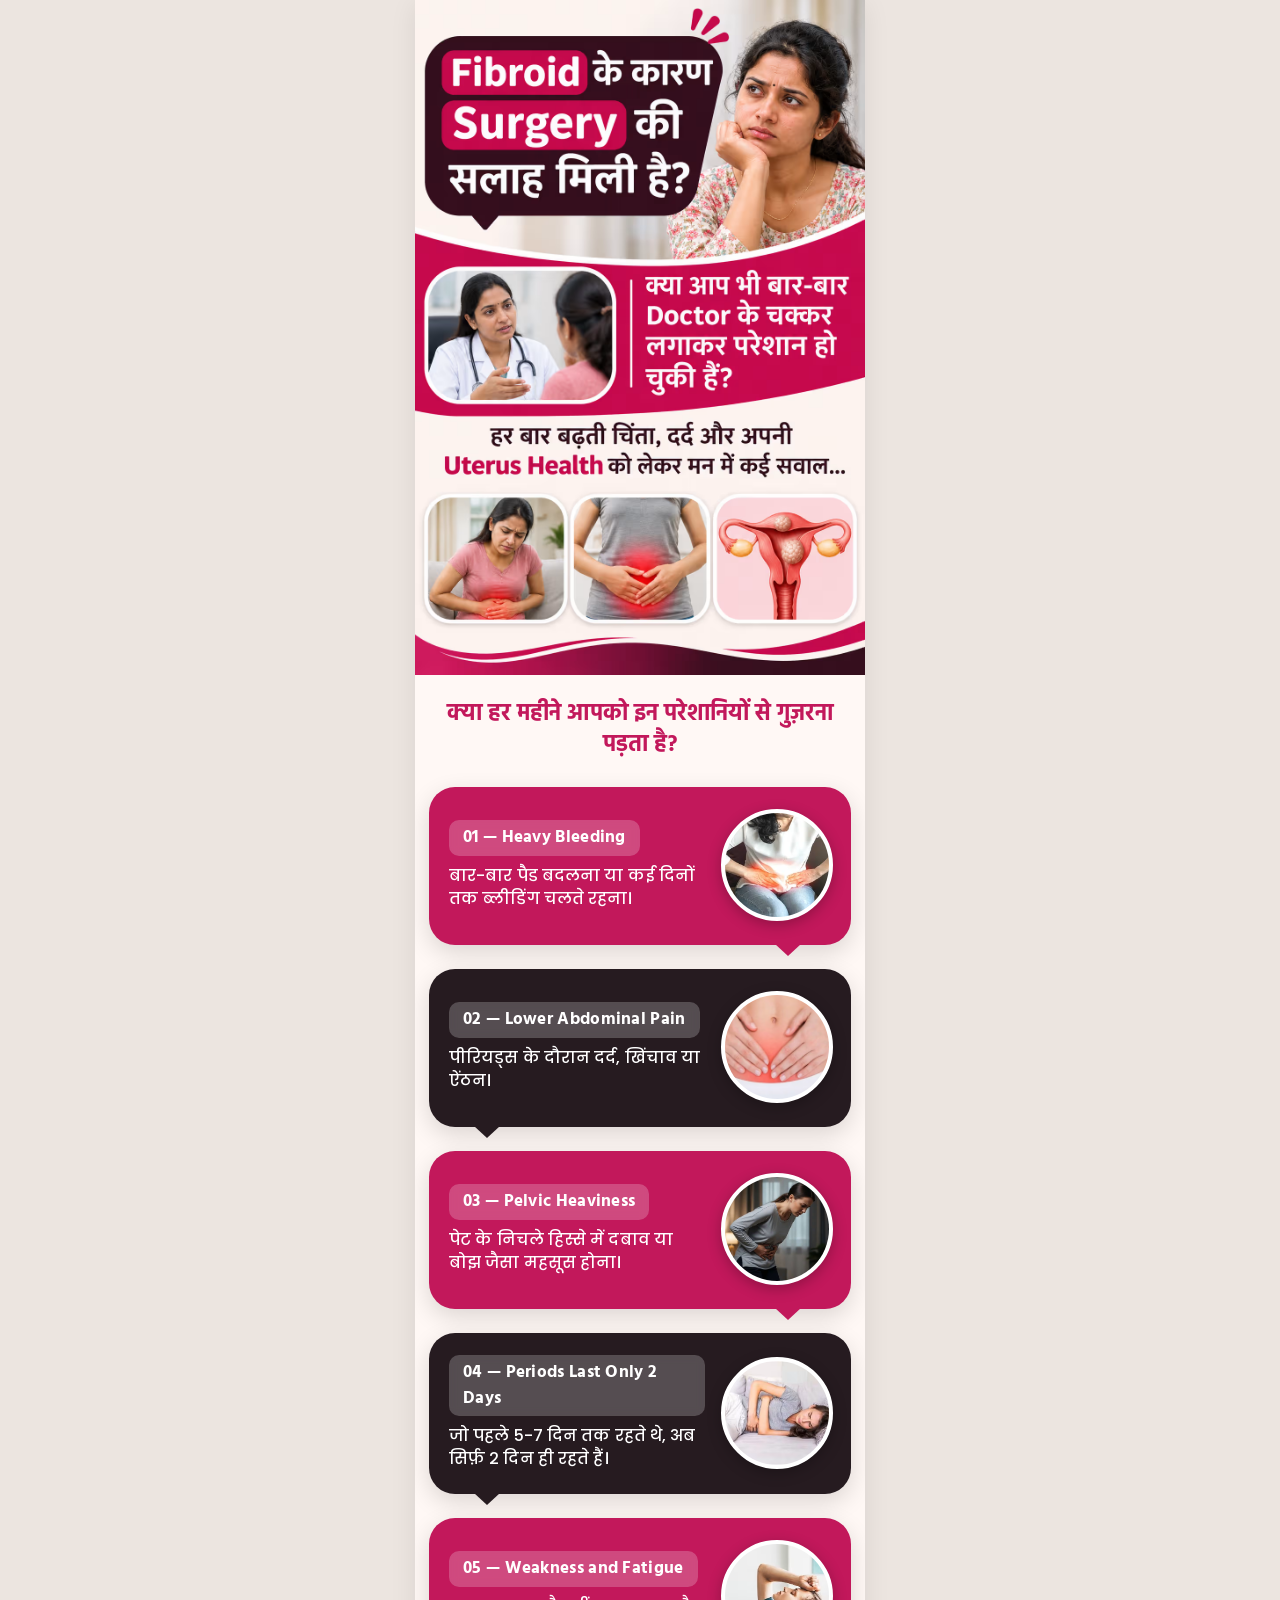
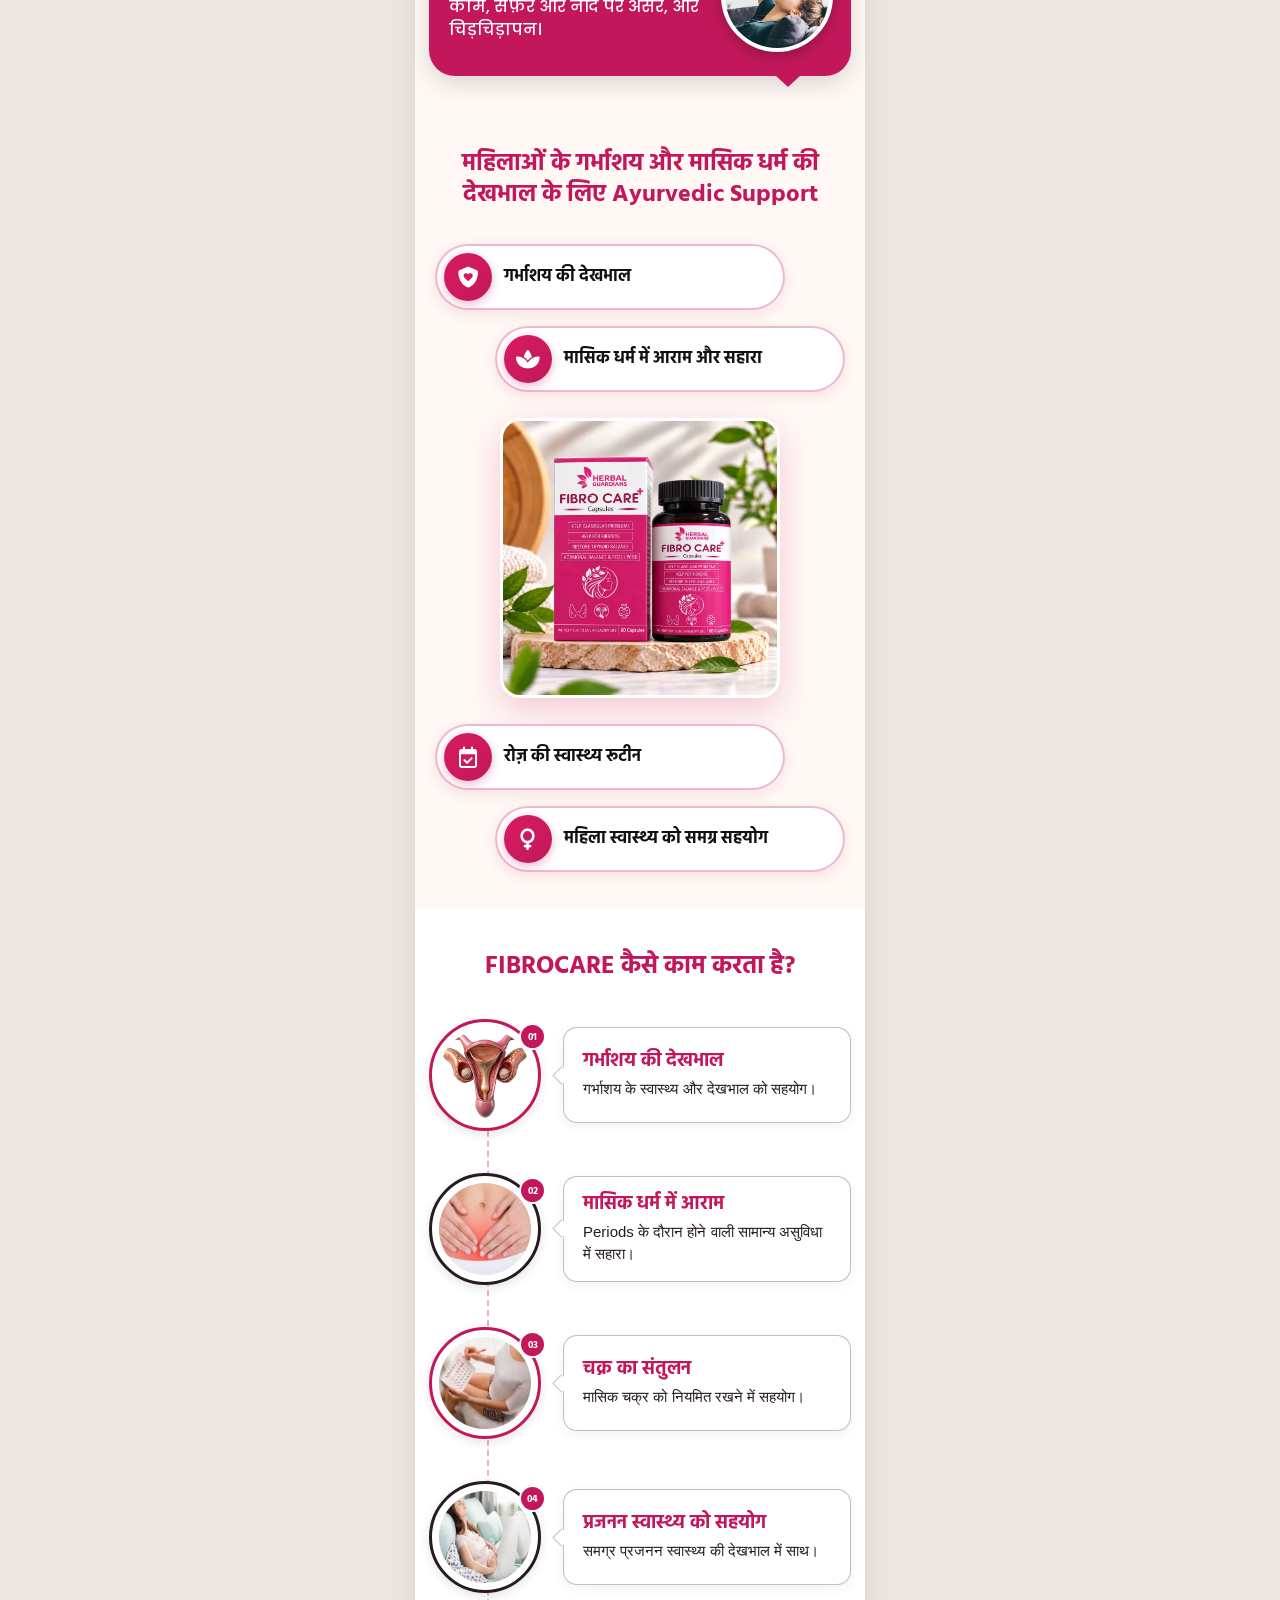
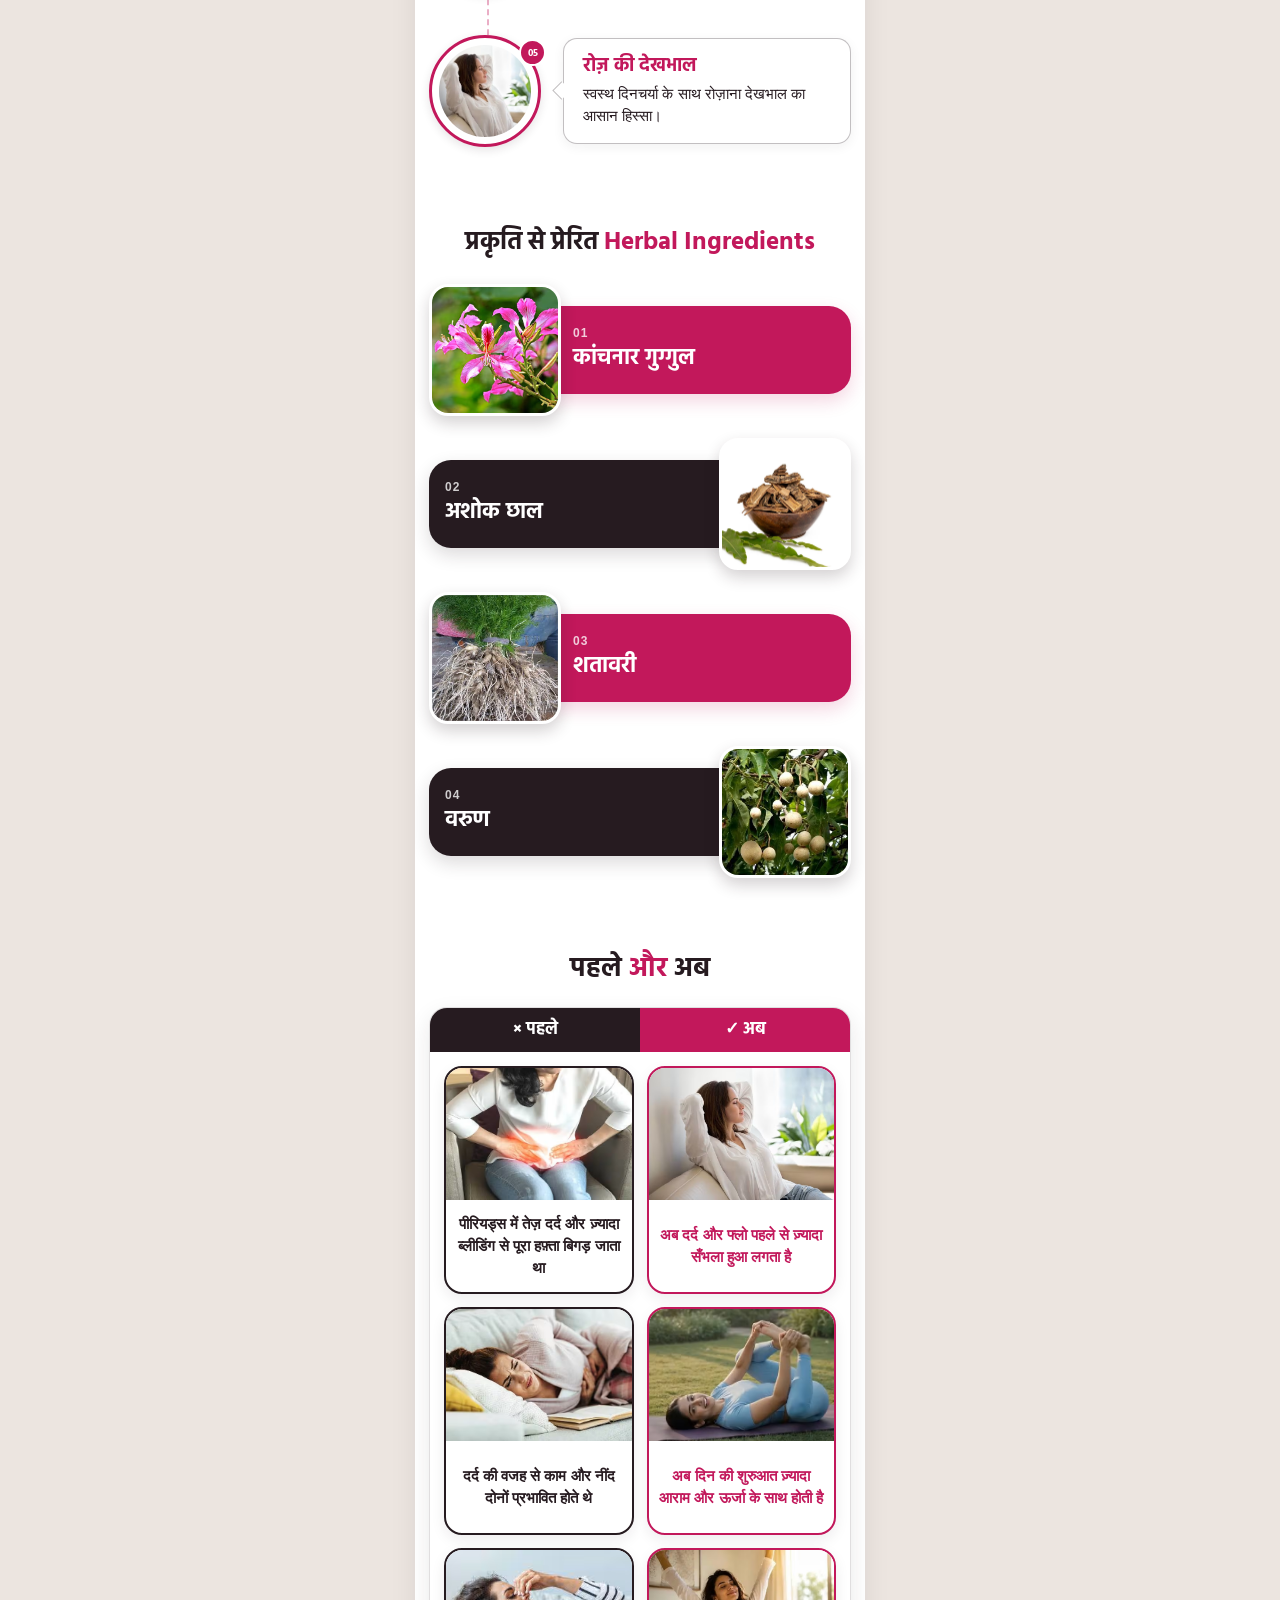
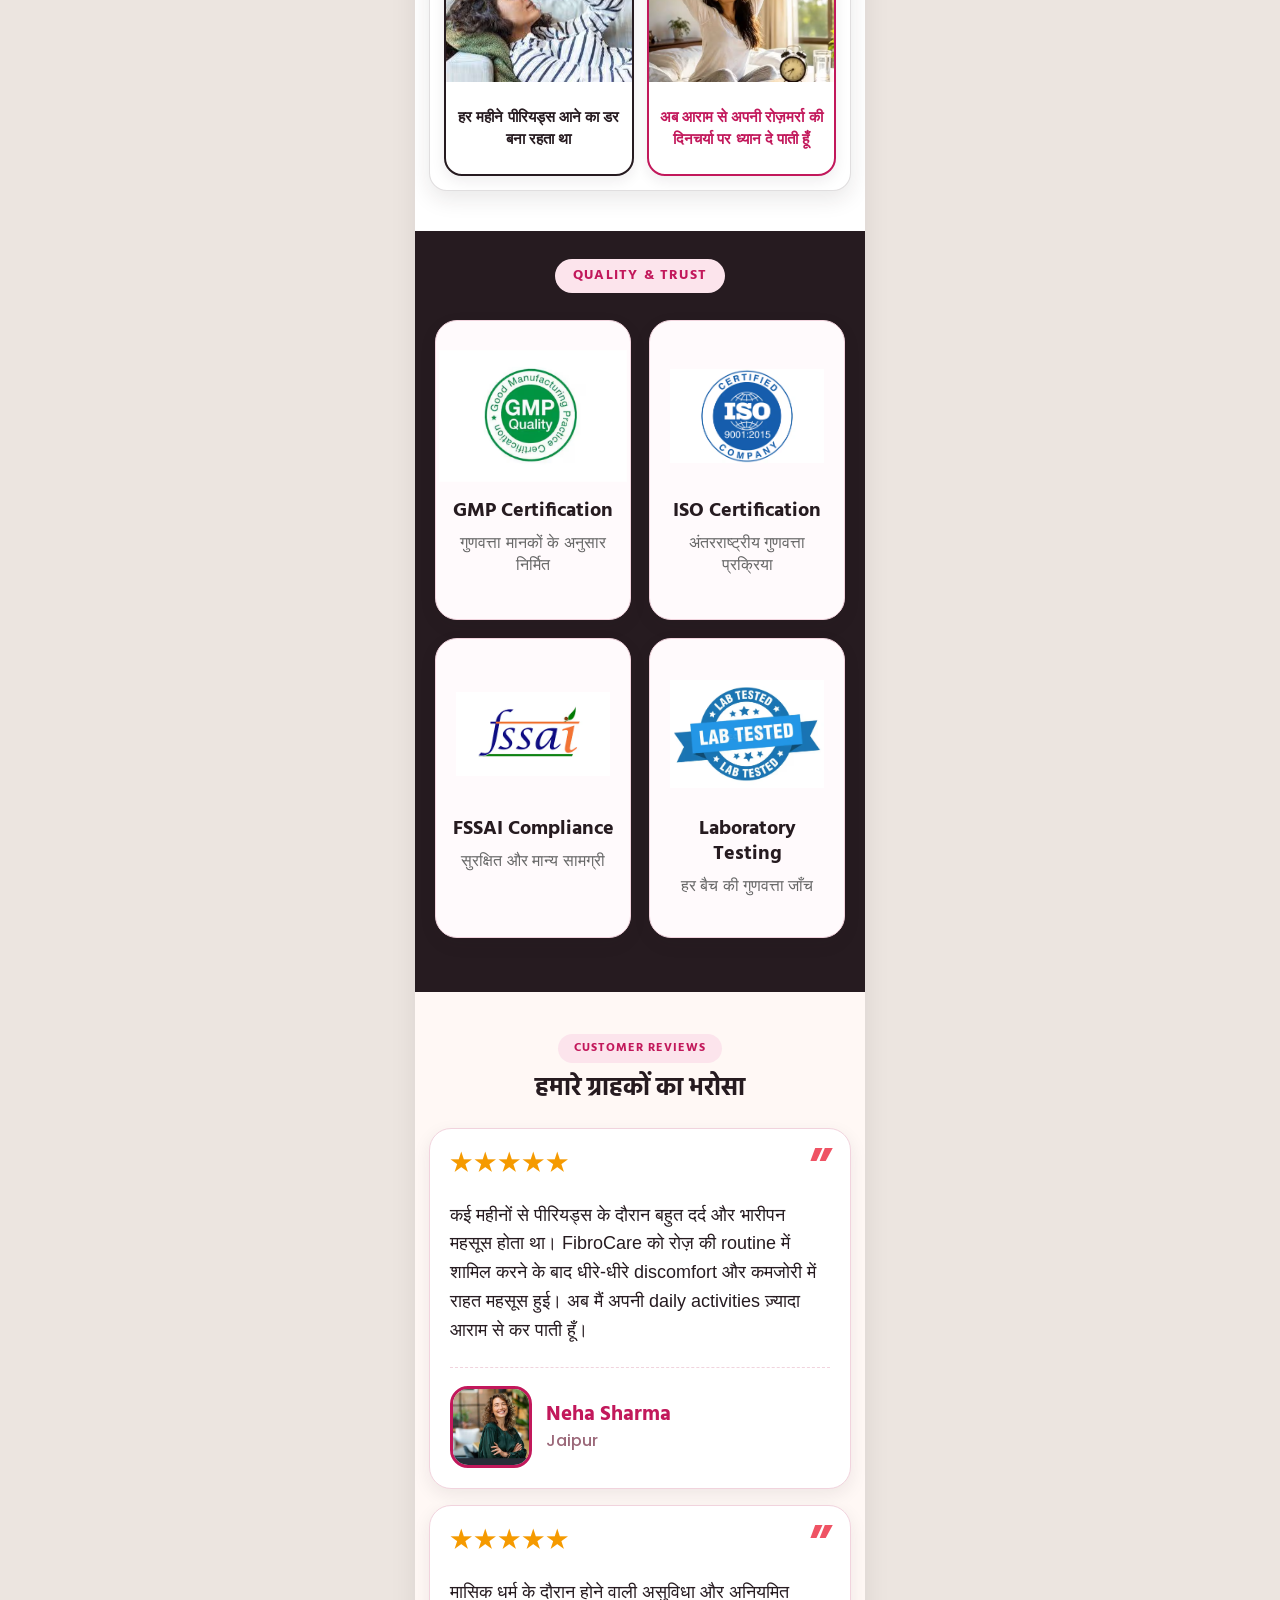
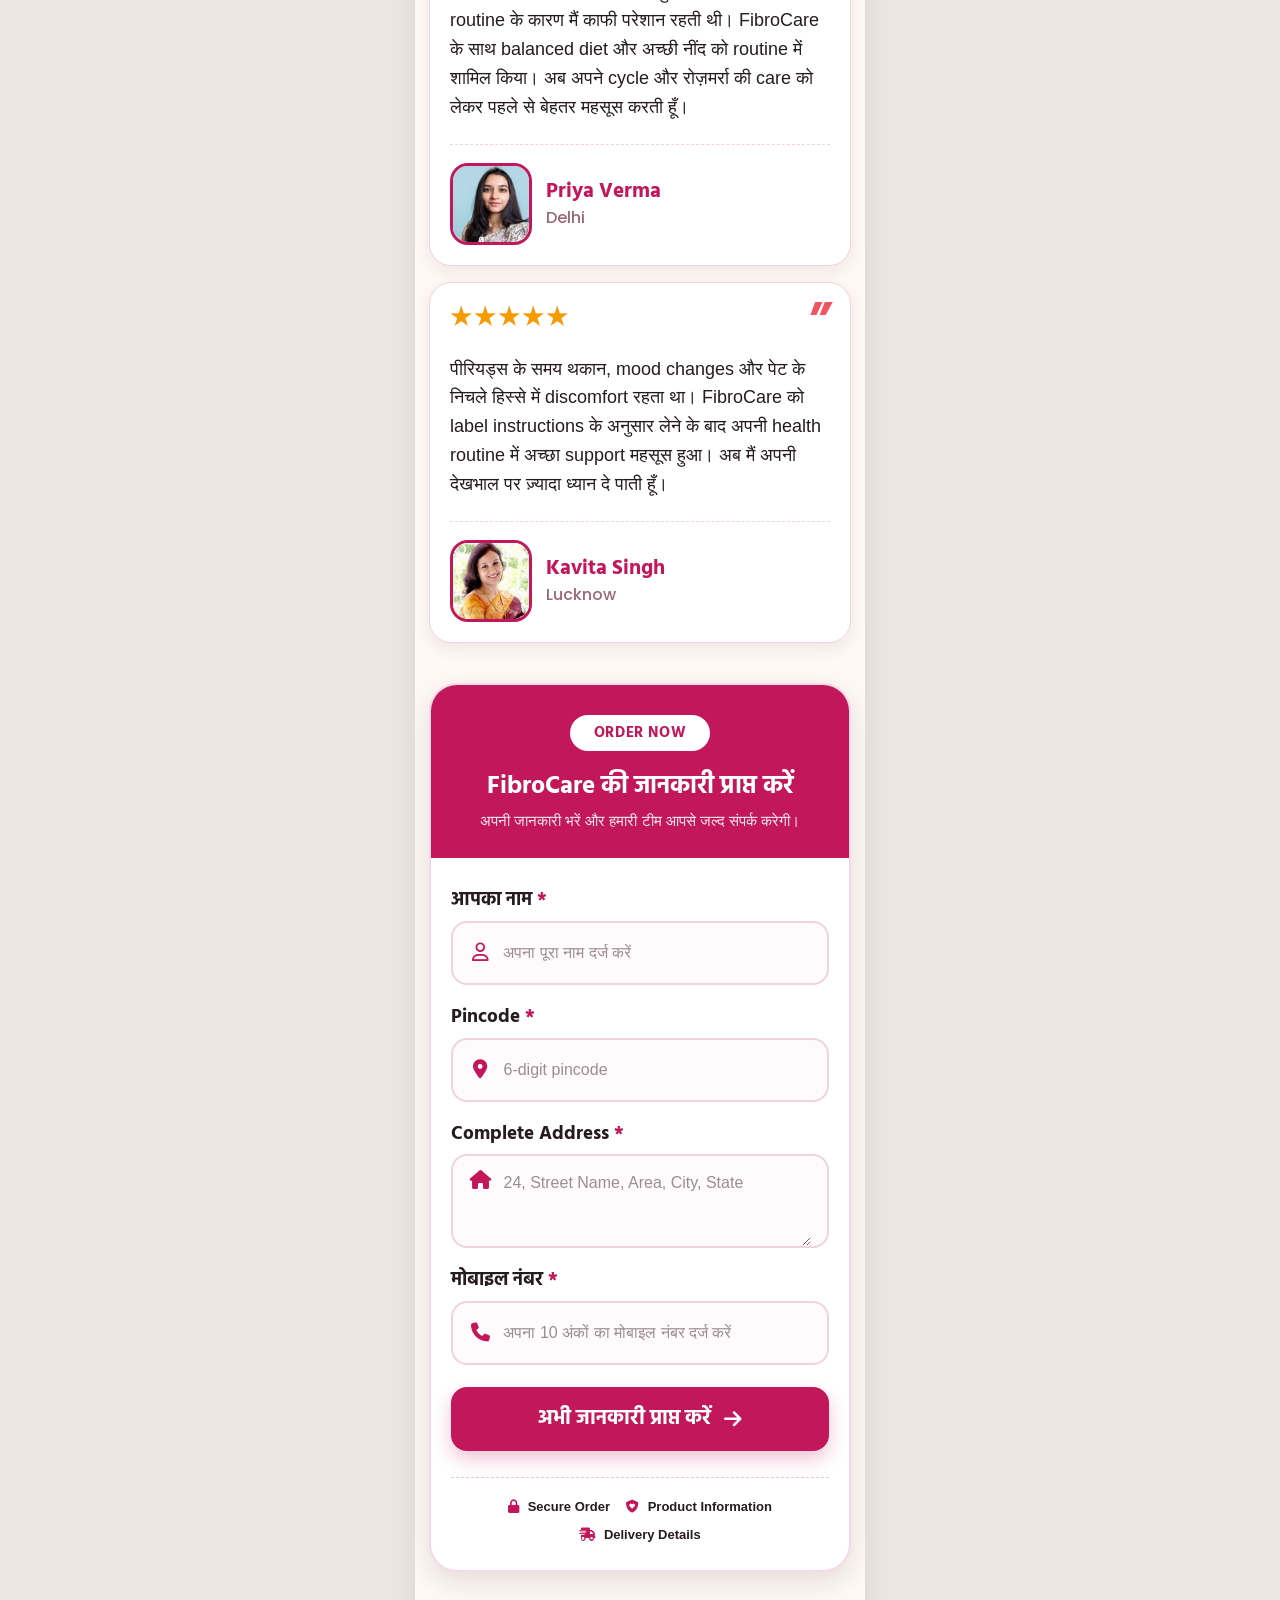
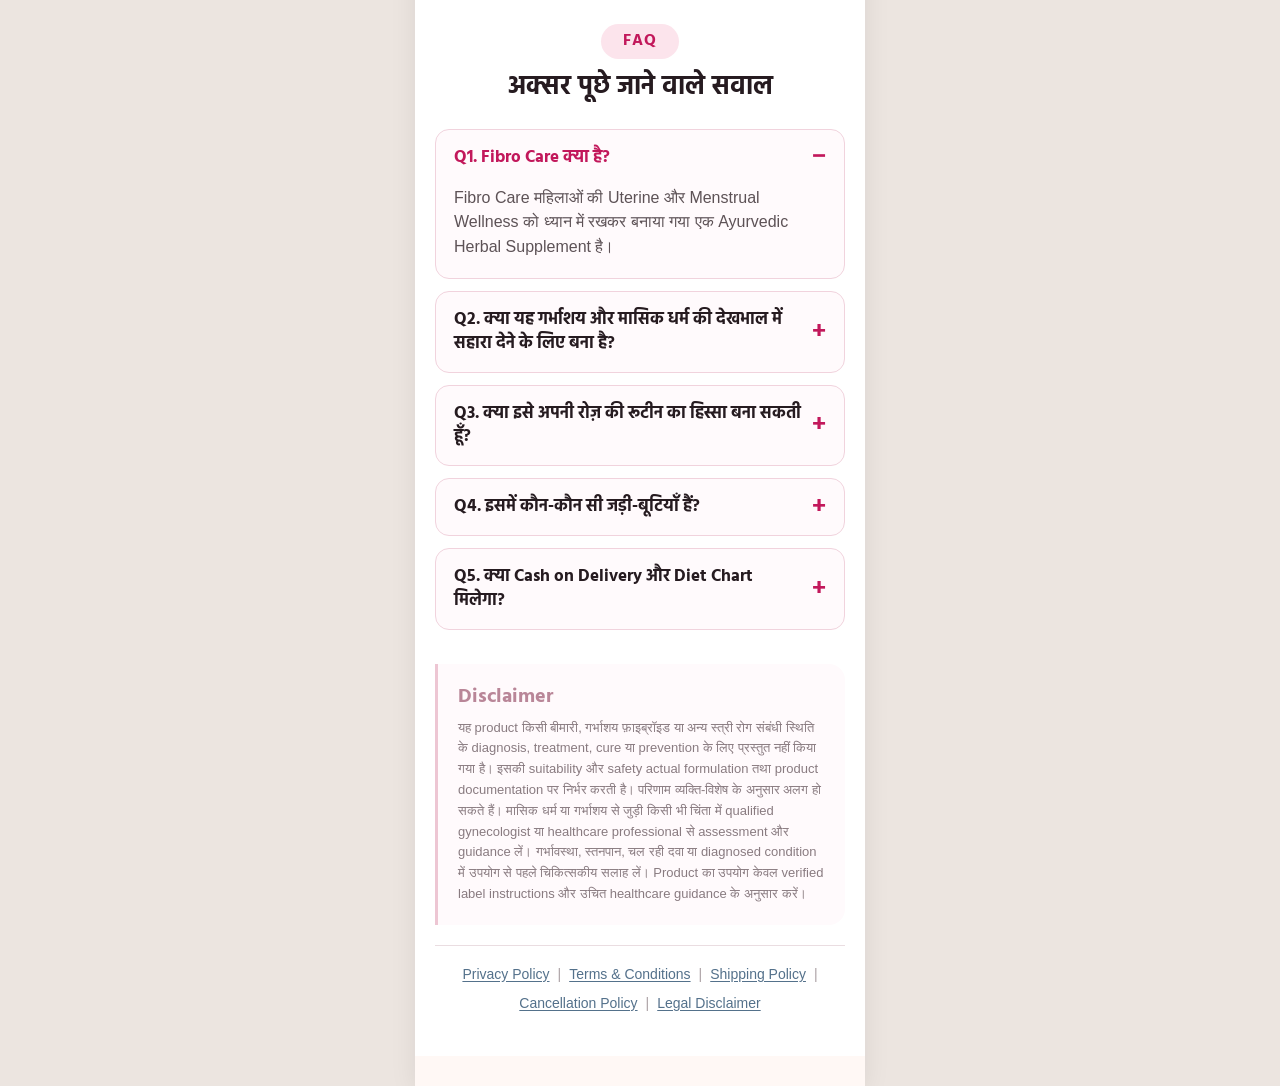
==== commit a33a4f64: "Fix white gap between Section 9 order form and Section 10 reviews" ====
--- a/index.html
+++ b/index.html
@@ -23,7 +23,7 @@
     <section class="hero-section" id="hero">
       <div class="hero-image-wrap">
         <img 
-          src="assets/banner1.png" 
+          src="assets/banner1.avif" 
           alt="Hero Banner" 
           class="hero-img anim-hero-entry"
           loading="eager"
@@ -49,7 +49,7 @@
             </p>
           </div>
           <div class="bubble-card-img-wrap">
-            <img src="assets/images (1).jpg" alt="ज़्यादा ब्लीडिंग" class="bubble-card-img">
+            <img src="assets/image(1).avif" alt="ज़्यादा ब्लीडिंग" class="bubble-card-img">
           </div>
         </div>
 
@@ -62,7 +62,7 @@
             </p>
           </div>
           <div class="bubble-card-img-wrap">
-            <img src="assets/images (2).jpg" alt="पेट के निचले हिस्से में दर्द" class="bubble-card-img">
+            <img src="assets/image(2).avif" alt="पेट के निचले हिस्से में दर्द" class="bubble-card-img">
           </div>
         </div>
 
@@ -75,7 +75,7 @@
             </p>
           </div>
           <div class="bubble-card-img-wrap">
-            <img src="assets/images (3).jpg" alt="पेल्विक भारीपन" class="bubble-card-img">
+            <img src="assets/image(3).avif" alt="पेल्विक भारीपन" class="bubble-card-img">
           </div>
         </div>
 
@@ -88,7 +88,7 @@
             </p>
           </div>
           <div class="bubble-card-img-wrap">
-            <img src="assets/images (4).jpg" alt="बस 2 दिन ही रहते हैं पीरियड्स" class="bubble-card-img">
+            <img src="assets/image(4).avif" alt="बस 2 दिन ही रहते हैं पीरियड्स" class="bubble-card-img">
           </div>
         </div>
 
@@ -101,7 +101,7 @@
             </p>
           </div>
           <div class="bubble-card-img-wrap">
-            <img src="assets/images (5).jpg" alt="कमज़ोरी और थकान" class="bubble-card-img">
+            <img src="assets/image(5).avif" alt="कमज़ोरी और थकान" class="bubble-card-img">
           </div>
         </div>
 
@@ -137,7 +137,7 @@
         <!-- Central Product Image -->
         <div class="central-product-wrapper anim-reveal anim-pop floating-product">
           <img 
-            src="assets/fibrocare-product.jpg" 
+            src="assets/product.avif" 
             alt="FibroCare Capsules" 
             class="central-product-image"
           >
@@ -171,7 +171,7 @@
         <li class="how-step anim-reveal anim-up">
           <div class="how-step-visual">
             <span class="how-step-number">01</span>
-            <img src="assets/images (6).jpg" alt="गर्भाशय का चित्र" loading="lazy">
+            <img src="assets/image(6).avif" alt="गर्भाशय का चित्र" loading="lazy">
           </div>
           <div class="how-step-copy">
             <h3>गर्भाशय की देखभाल</h3>
@@ -181,7 +181,7 @@
         <li class="how-step anim-reveal anim-up">
           <div class="how-step-visual">
             <span class="how-step-number">02</span>
-            <img src="assets/images (2).jpg" alt="मासिक धर्म के दर्द में पेट पर हाथ रखती महिला" loading="lazy">
+            <img src="assets/image(2).avif" alt="मासिक धर्म के दर्द में पेट पर हाथ रखती महिला" loading="lazy">
           </div>
           <div class="how-step-copy">
             <h3>मासिक धर्म में आराम</h3>
@@ -192,7 +192,7 @@
         <li class="how-step anim-reveal anim-up">
           <div class="how-step-visual">
             <span class="how-step-number">03</span>
-            <img src="assets/images (7).jpg" alt="मासिक चक्र कैलेंडर" loading="lazy">
+            <img src="assets/image(7)f.avif" alt="मासिक चक्र कैलेंडर" loading="lazy">
           </div>
           <div class="how-step-copy">
             <h3>चक्र का संतुलन</h3>
@@ -202,7 +202,7 @@
         <li class="how-step anim-reveal anim-up">
           <div class="how-step-visual">
             <span class="how-step-number">04</span>
-            <img src="assets/images.jpg" alt="प्रजनन स्वास्थ्य की देखभाल करती महिला" loading="lazy">
+            <img src="assets/images.avif" alt="प्रजनन स्वास्थ्य की देखभाल करती महिला" loading="lazy">
           </div>
           <div class="how-step-copy">
             <h3>प्रजनन स्वास्थ्य को सहयोग</h3>
@@ -212,7 +212,7 @@
         <li class="how-step anim-reveal anim-up">
           <div class="how-step-visual">
             <span class="how-step-number">05</span>
-            <img src="assets/images (8).jpg" alt="आराम करती हुई महिला" loading="lazy">
+            <img src="assets/image(8).avif" alt="आराम करती हुई महिला" loading="lazy">
           </div>
           <div class="how-step-copy">
             <h3>रोज़ की देखभाल</h3>
@@ -231,7 +231,7 @@
       <ol class="ingredients-list">
         <li class="ingredient-card anim-reveal anim-up">
           <div class="ingredient-image">
-            <img src="assets/kachnar.jpg" alt="कांचनार के फूल" loading="lazy">
+            <img src="assets/kachnar.avif" alt="कांचनार के फूल" loading="lazy">
           </div>
           <div class="ingredient-copy">
             <span class="ingredient-number">01</span>
@@ -240,7 +240,7 @@
         </li>
         <li class="ingredient-card ingredient-card-dark anim-reveal anim-up">
           <div class="ingredient-image">
-            <img src="assets/%E0%A4%85%E0%A4%B6%E0%A5%8B%E0%A4%95%20%E0%A4%9B%E0%A4%BE%E0%A4%B2%20.jpg" alt="अशोक की छाल" loading="lazy">
+            <img src="assets/%E0%A4%85%E0%A4%B6%E0%A5%8B%E0%A4%95%20%E0%A4%9B%E0%A4%BE%E0%A4%B2.avif" alt="अशोक की छाल" loading="lazy">
           </div>
           <div class="ingredient-copy">
             <span class="ingredient-number">02</span>
@@ -249,7 +249,7 @@
         </li>
         <li class="ingredient-card anim-reveal anim-up">
           <div class="ingredient-image">
-            <img src="assets/shatavari.jpg" alt="शतावरी की जड़ें" loading="lazy">
+            <img src="assets/shatavari.avif" alt="शतावरी की जड़ें" loading="lazy">
           </div>
           <div class="ingredient-copy">
             <span class="ingredient-number">03</span>
@@ -258,7 +258,7 @@
         </li>
         <li class="ingredient-card ingredient-card-dark anim-reveal anim-up">
           <div class="ingredient-image">
-            <img src="assets/varun.jpg" alt="वरुण के फल और पत्तियाँ" loading="lazy">
+            <img src="assets/varun.avif" alt="वरुण के फल और पत्तियाँ" loading="lazy">
           </div>
           <div class="ingredient-copy">
             <span class="ingredient-number">04</span>
@@ -280,27 +280,27 @@
         </div>
         <div class="comparison-cards">
           <article class="comparison-card comparison-before">
-            <img src="assets/images (1).jpg" alt="पेट में दर्द से परेशान महिला" loading="lazy">
+            <img src="assets/image(1).avif" alt="पेट में दर्द से परेशान महिला" loading="lazy">
             <p>पीरियड्स में तेज़ दर्द और ज़्यादा ब्लीडिंग से पूरा हफ़्ता बिगड़ जाता था</p>
           </article>
           <article class="comparison-card comparison-after">
-            <img src="assets/images (8).jpg" alt="आराम करती हुई महिला" loading="lazy">
+            <img src="assets/image(8).avif" alt="आराम करती हुई महिला" loading="lazy">
             <p>अब दर्द और फ्लो पहले से ज़्यादा सँभला हुआ लगता है</p>
           </article>
           <article class="comparison-card comparison-before">
-            <img src="assets/b1.jpg" alt="दर्द के कारण आराम करती महिला" loading="lazy">
+            <img src="assets/b1.avif" alt="दर्द के कारण आराम करती महिला" loading="lazy">
             <p>दर्द की वजह से काम और नींद दोनों प्रभावित होते थे</p>
           </article>
           <article class="comparison-card comparison-after">
-            <img src="assets/a1.jpg" alt="सुबह आराम से उठती महिला" loading="lazy">
+            <img src="assets/a12.avif" alt="सुबह आराम से उठती महिला" loading="lazy">
             <p>अब दिन की शुरुआत ज़्यादा आराम और ऊर्जा के साथ होती है</p>
           </article>
           <article class="comparison-card comparison-before">
-            <img src="assets/b2.jpg" alt="थकान से आराम करती महिला" loading="lazy">
+            <img src="assets/b2.avif" alt="थकान से आराम करती महिला" loading="lazy">
             <p>हर महीने पीरियड्स आने का डर बना रहता था</p>
           </article>
           <article class="comparison-card comparison-after">
-            <img src="assets/a1jpg.jpg" alt="व्यायाम करती खुश महिला" loading="lazy">
+            <img src="assets/a1avif.avif" alt="व्यायाम करती खुश महिला" loading="lazy">
             <p>अब आराम से अपनी रोज़मर्रा की दिनचर्या पर ध्यान दे पाती हूँ</p>
           </article>
         </div>
@@ -348,7 +348,7 @@
           <div class="review-stars" aria-label="5 star review">★★★★★</div>
           <p>कई महीनों से पीरियड्स के दौरान बहुत दर्द और भारीपन महसूस होता था। FibroCare को रोज़ की routine में शामिल करने के बाद धीरे-धीरे discomfort और कमजोरी में राहत महसूस हुई। अब मैं अपनी daily activities ज़्यादा आराम से कर पाती हूँ।</p>
           <div class="review-author">
-            <img src="assets/r1.jpg" alt="Neha Sharma">
+            <img src="assets/r1.avif" alt="Neha Sharma">
             <div><strong>Neha Sharma</strong><span>Jaipur</span></div>
           </div>
         </article>
@@ -356,7 +356,7 @@
           <div class="review-stars" aria-label="5 star review">★★★★★</div>
           <p>मासिक धर्म के दौरान होने वाली असुविधा और अनियमित routine के कारण मैं काफी परेशान रहती थी। FibroCare के साथ balanced diet और अच्छी नींद को routine में शामिल किया। अब अपने cycle और रोज़मर्रा की care को लेकर पहले से बेहतर महसूस करती हूँ।</p>
           <div class="review-author">
-            <img src="assets/r2.jpg" alt="Priya Verma">
+            <img src="assets/r2.avif" alt="Priya Verma">
             <div><strong>Priya Verma</strong><span>Delhi</span></div>
           </div>
         </article>
@@ -364,7 +364,7 @@
           <div class="review-stars" aria-label="5 star review">★★★★★</div>
           <p>पीरियड्स के समय थकान, mood changes और पेट के निचले हिस्से में discomfort रहता था। FibroCare को label instructions के अनुसार लेने के बाद अपनी health routine में अच्छा support महसूस हुआ। अब मैं अपनी देखभाल पर ज़्यादा ध्यान दे पाती हूँ।</p>
           <div class="review-author">
-            <img src="assets/r3.jpg" alt="Kavita Singh">
+            <img src="assets/r3.avif" alt="Kavita Singh">
             <div><strong>Kavita Singh</strong><span>Lucknow</span></div>
           </div>
         </article>
@@ -493,7 +493,7 @@
 
         <div class="thankyou-product-row">
           <div class="thankyou-product">
-            <img src="assets/fibrocare-product.jpg" alt="FibroCare Product">
+            <img src="assets/product.avif" alt="FibroCare Product">
             <strong>Product</strong>
           </div>
           <i class="fa-solid fa-arrow-right thankyou-arrow"></i>
--- a/style.css
+++ b/style.css
@@ -900,6 +900,10 @@
   margin: 0 auto 22px;
 }
 
+.trust-card:first-child img {
+  transform: scale(1.22);
+}
+
 .trust-card h3 {
   color: #261b20;
   font: 700 20px/1.25 var(--font-body);
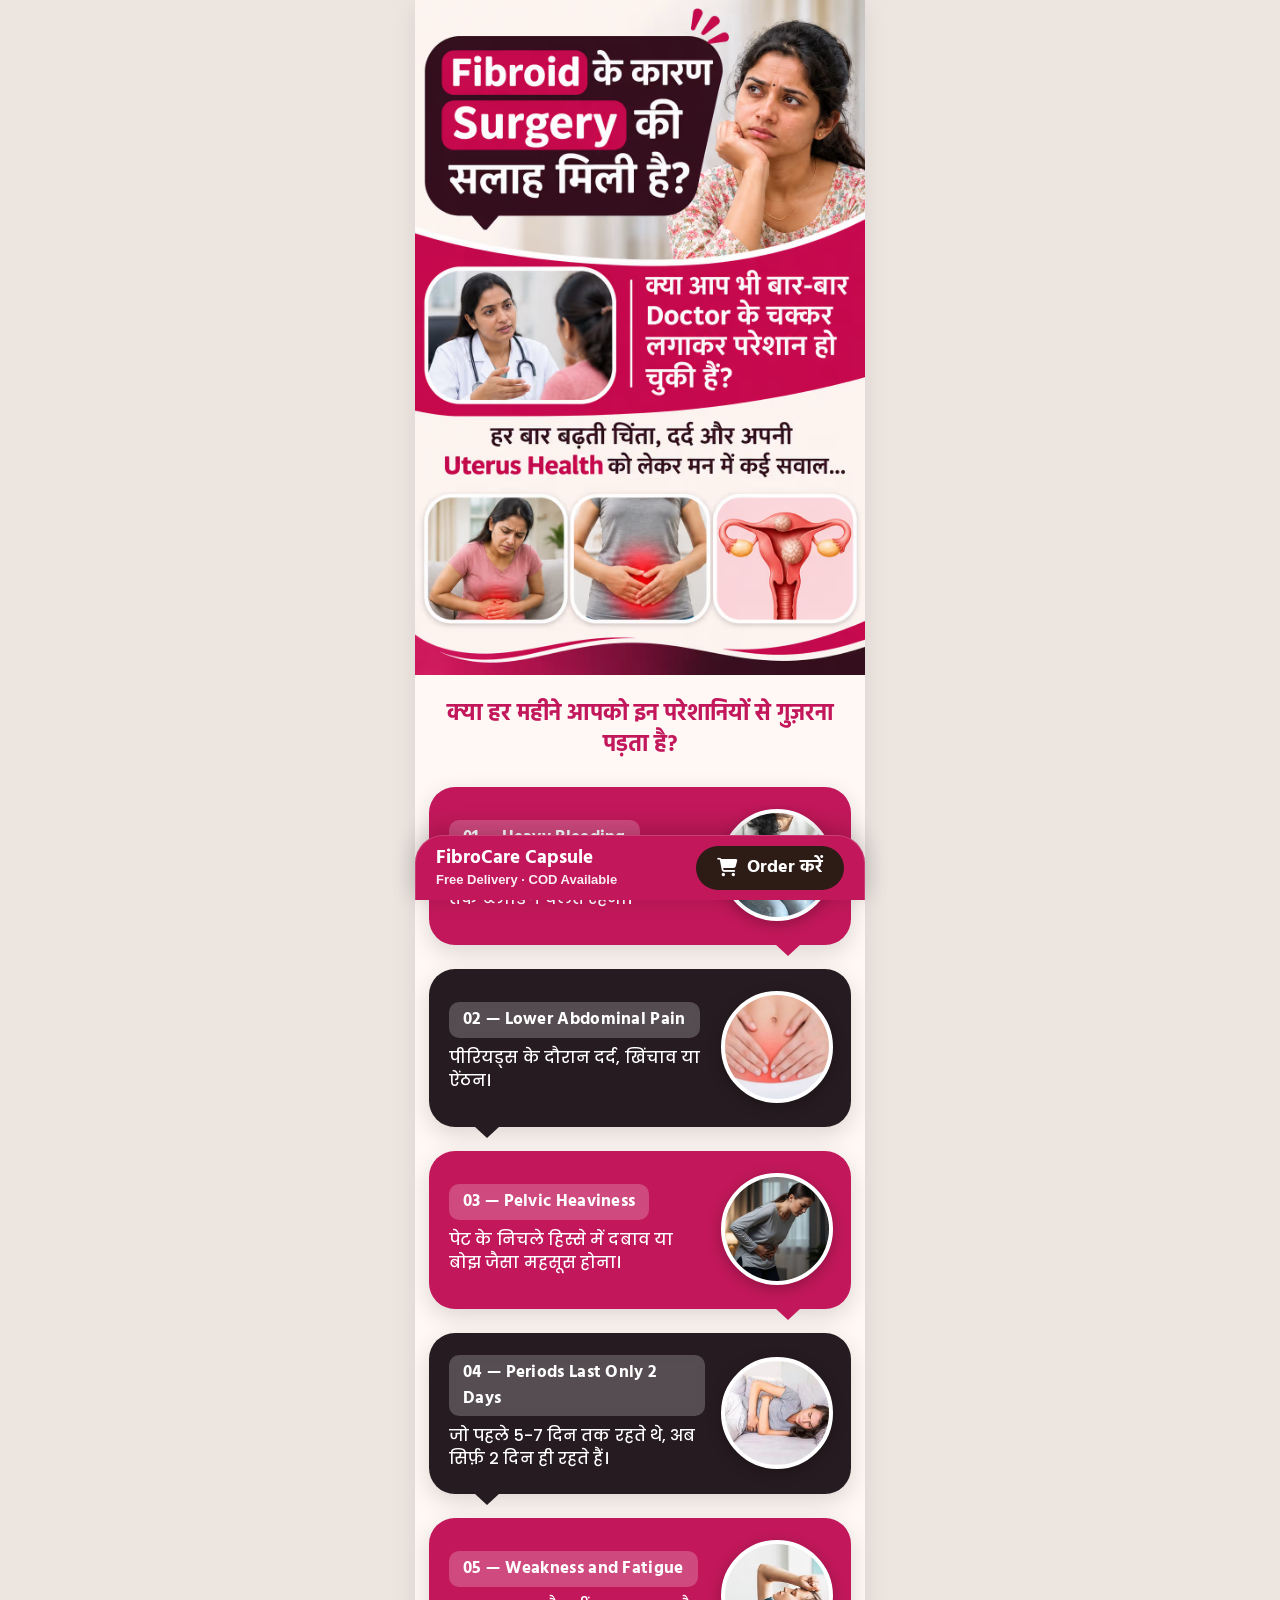
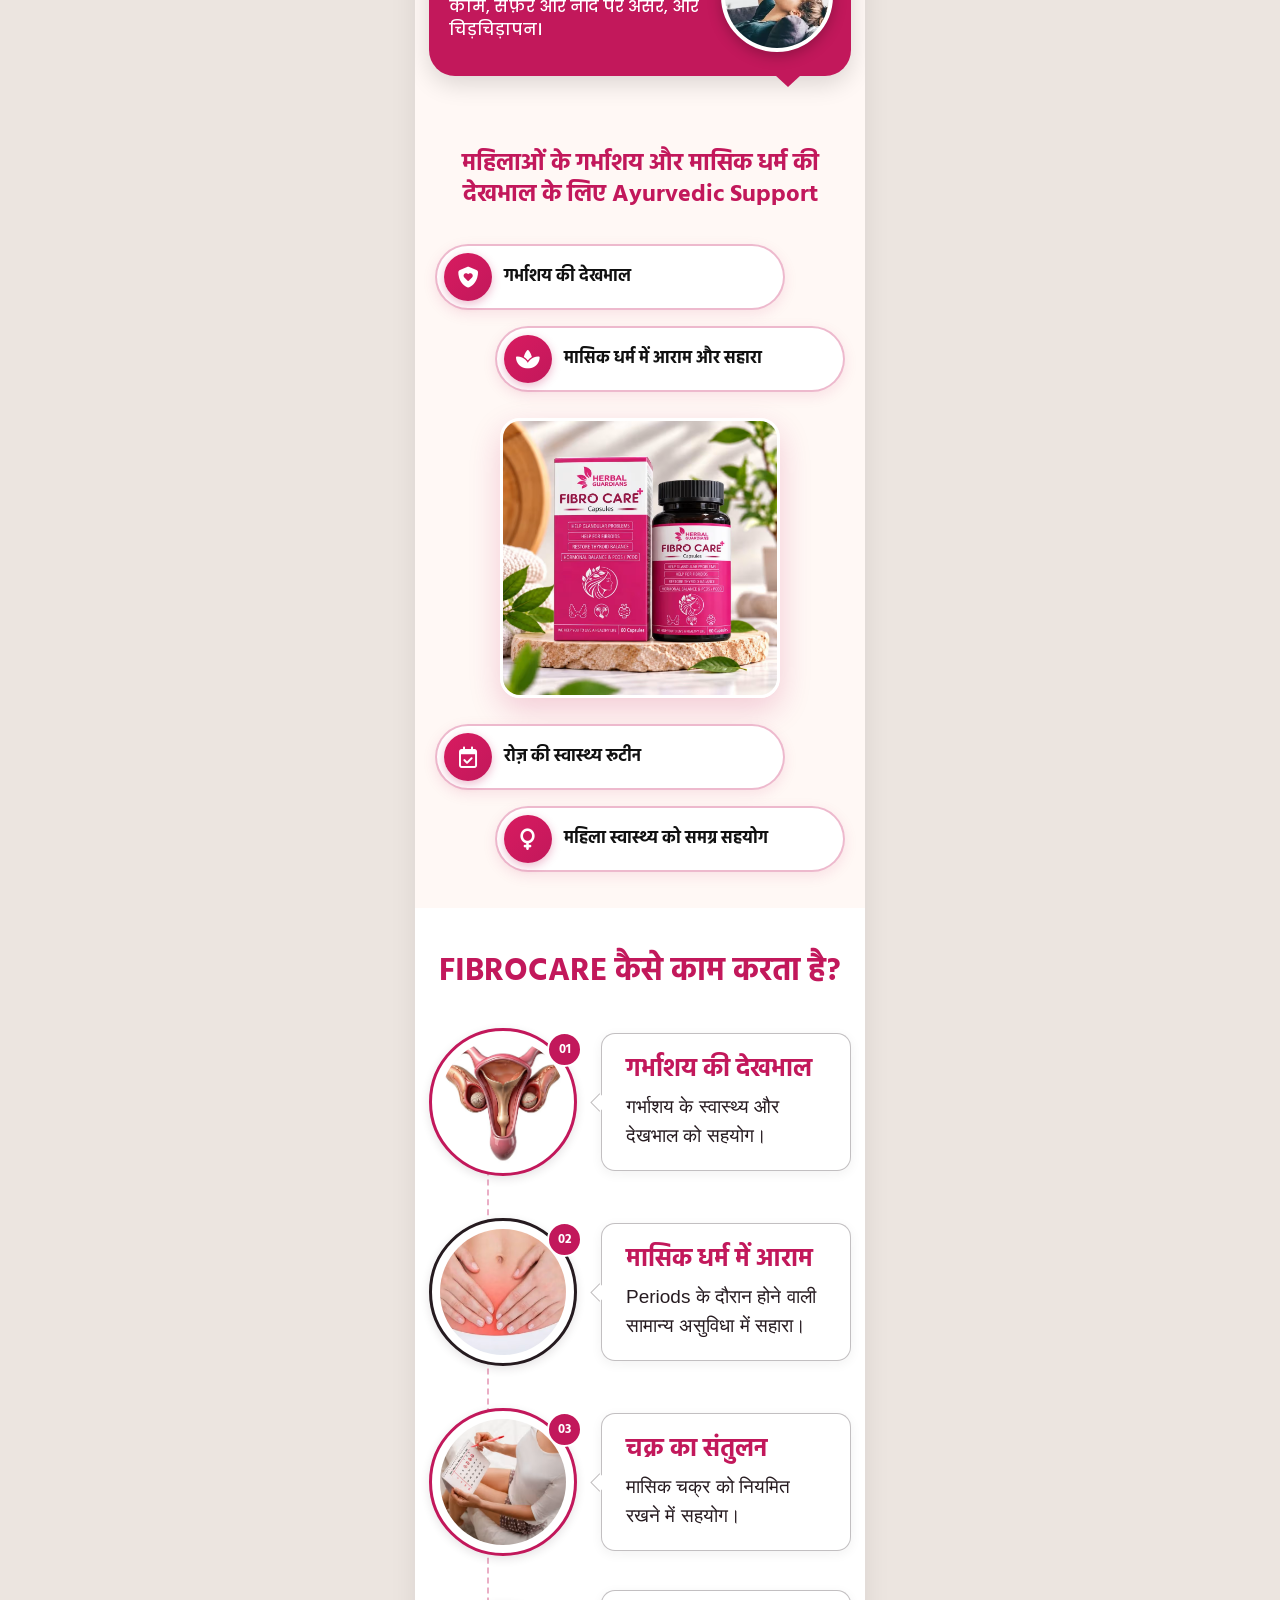
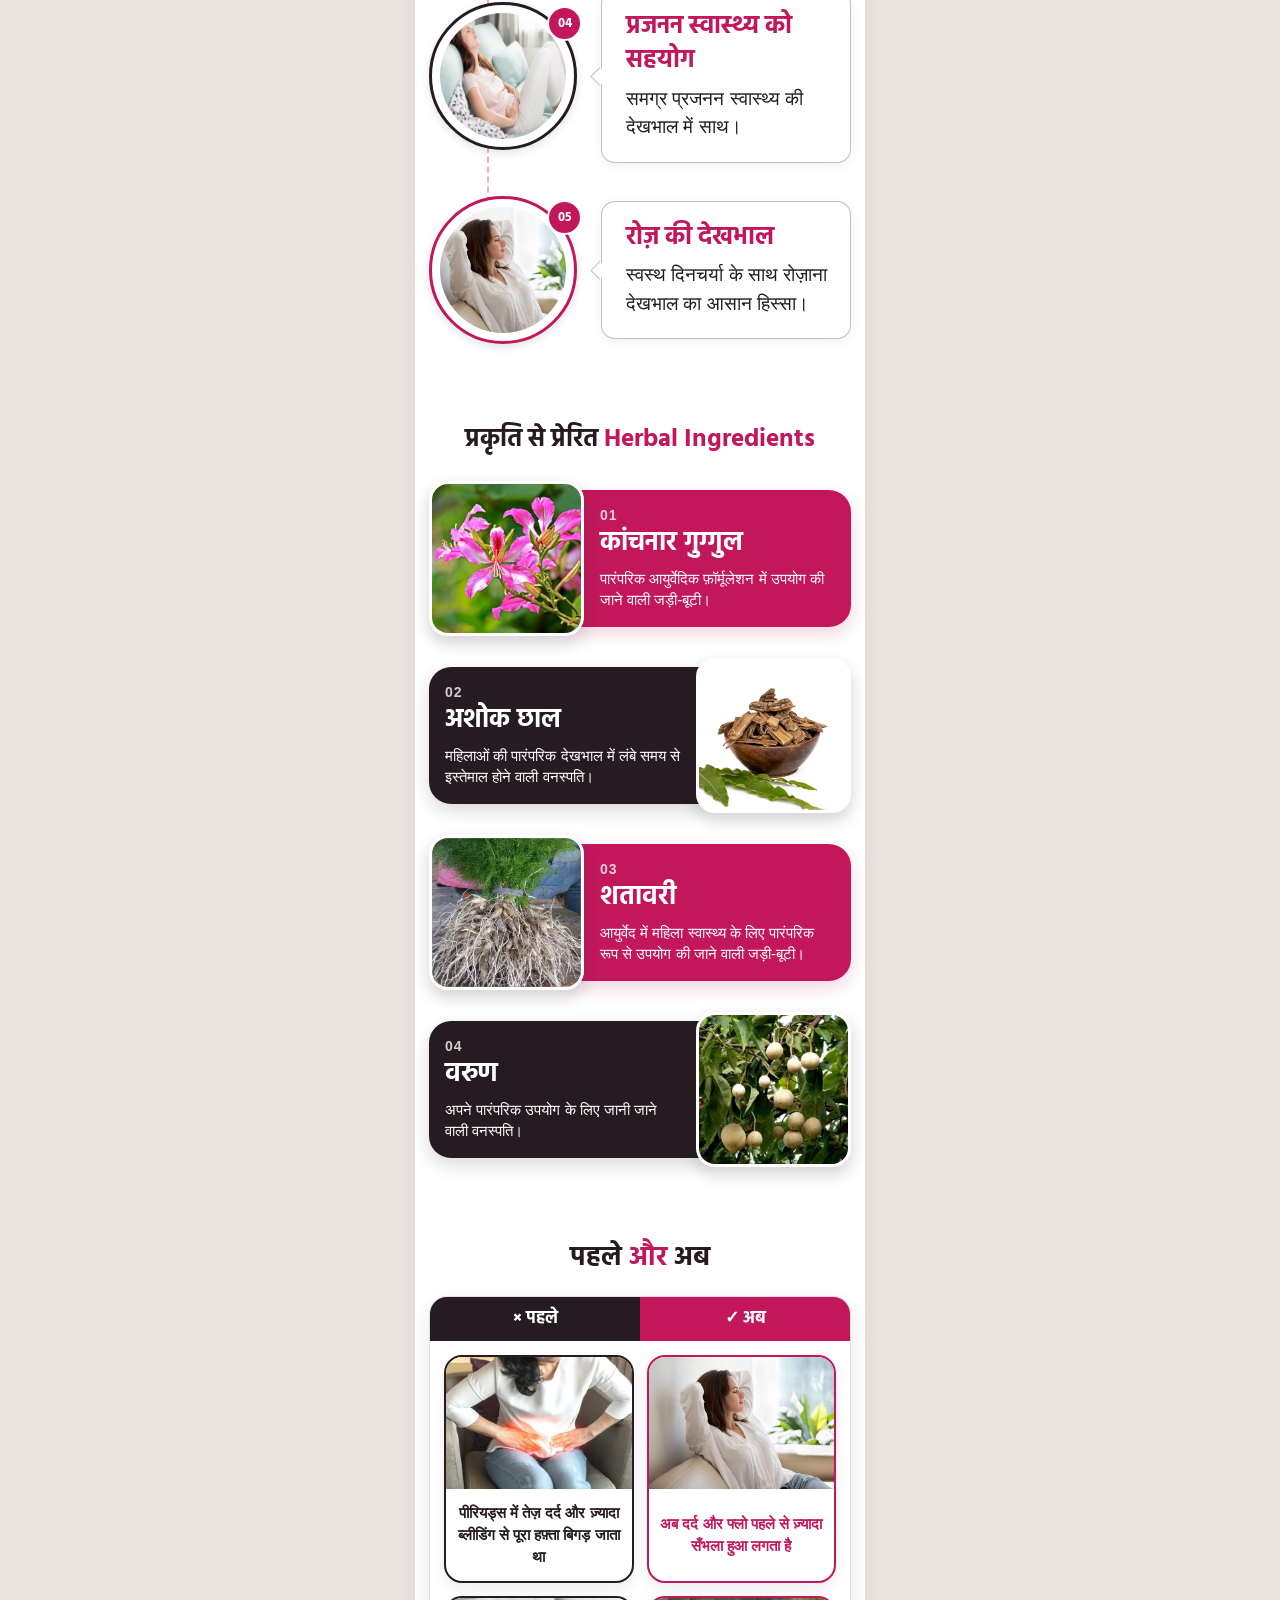
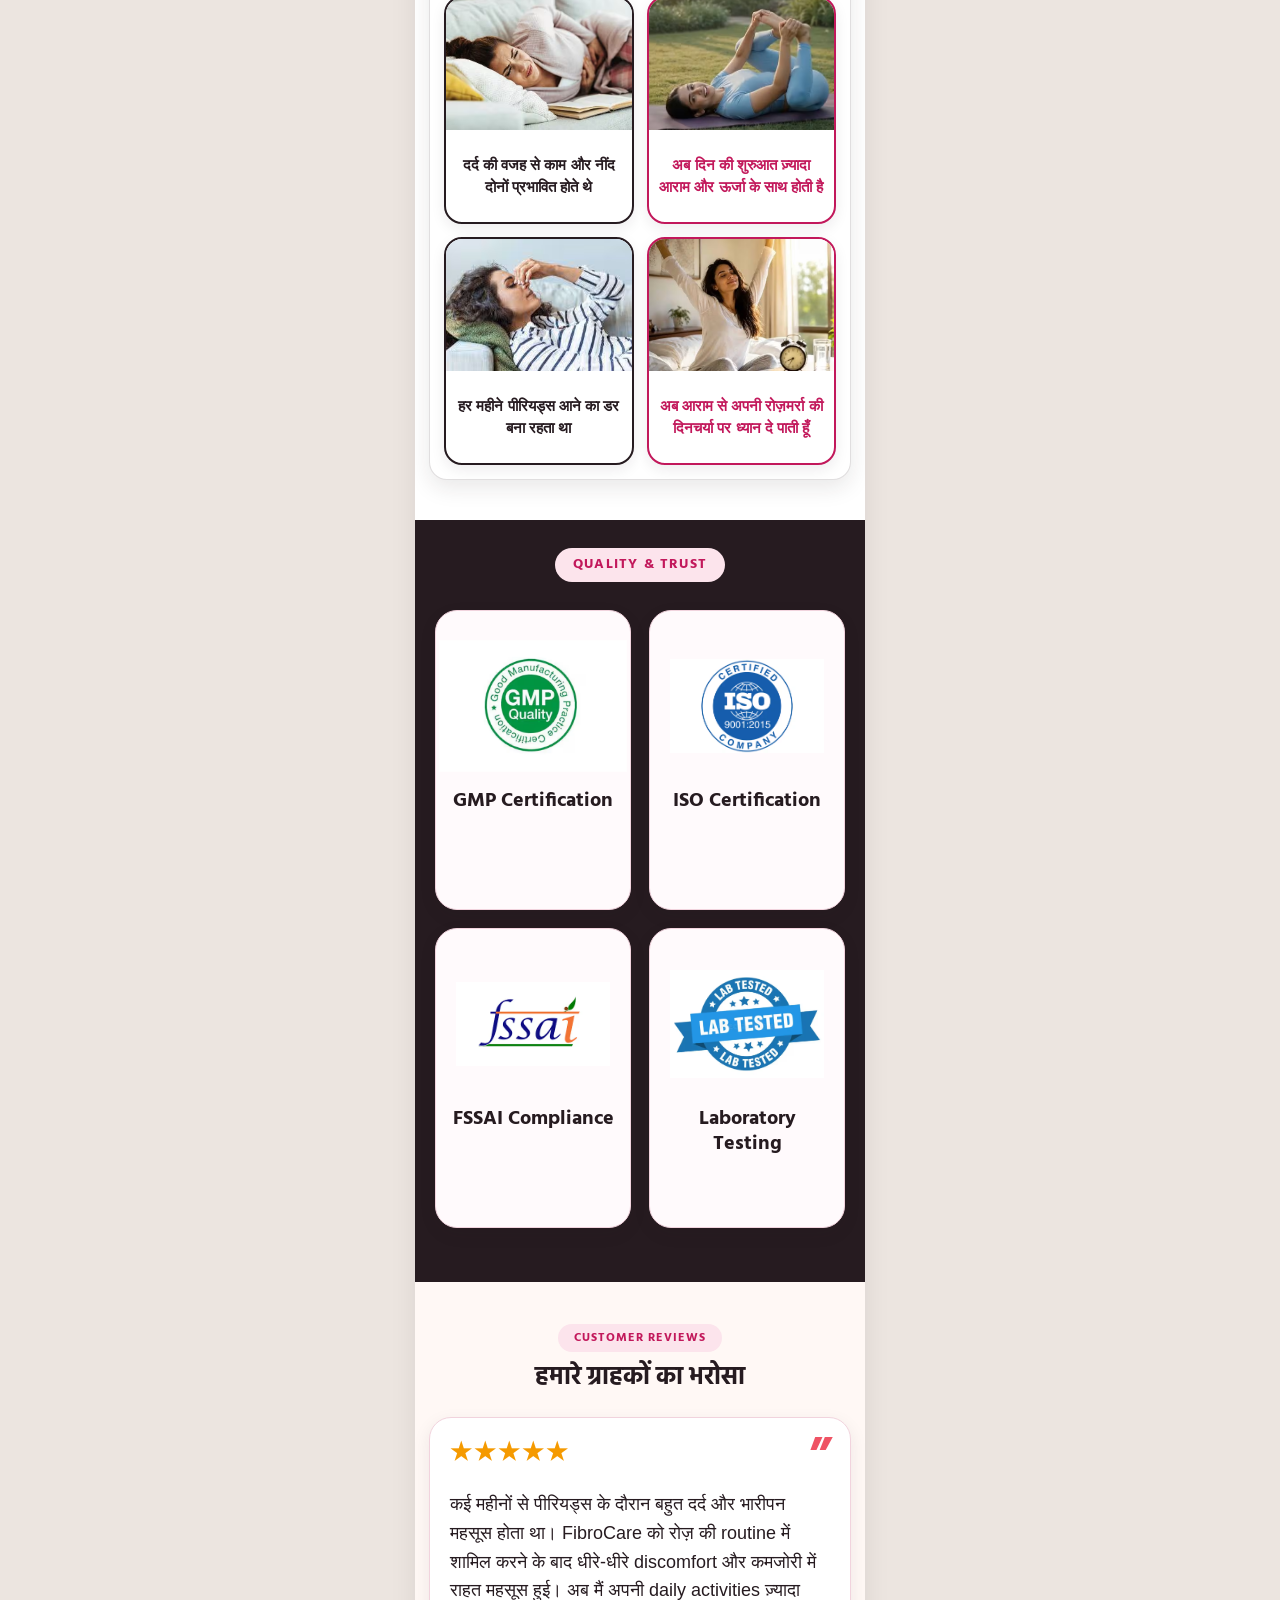
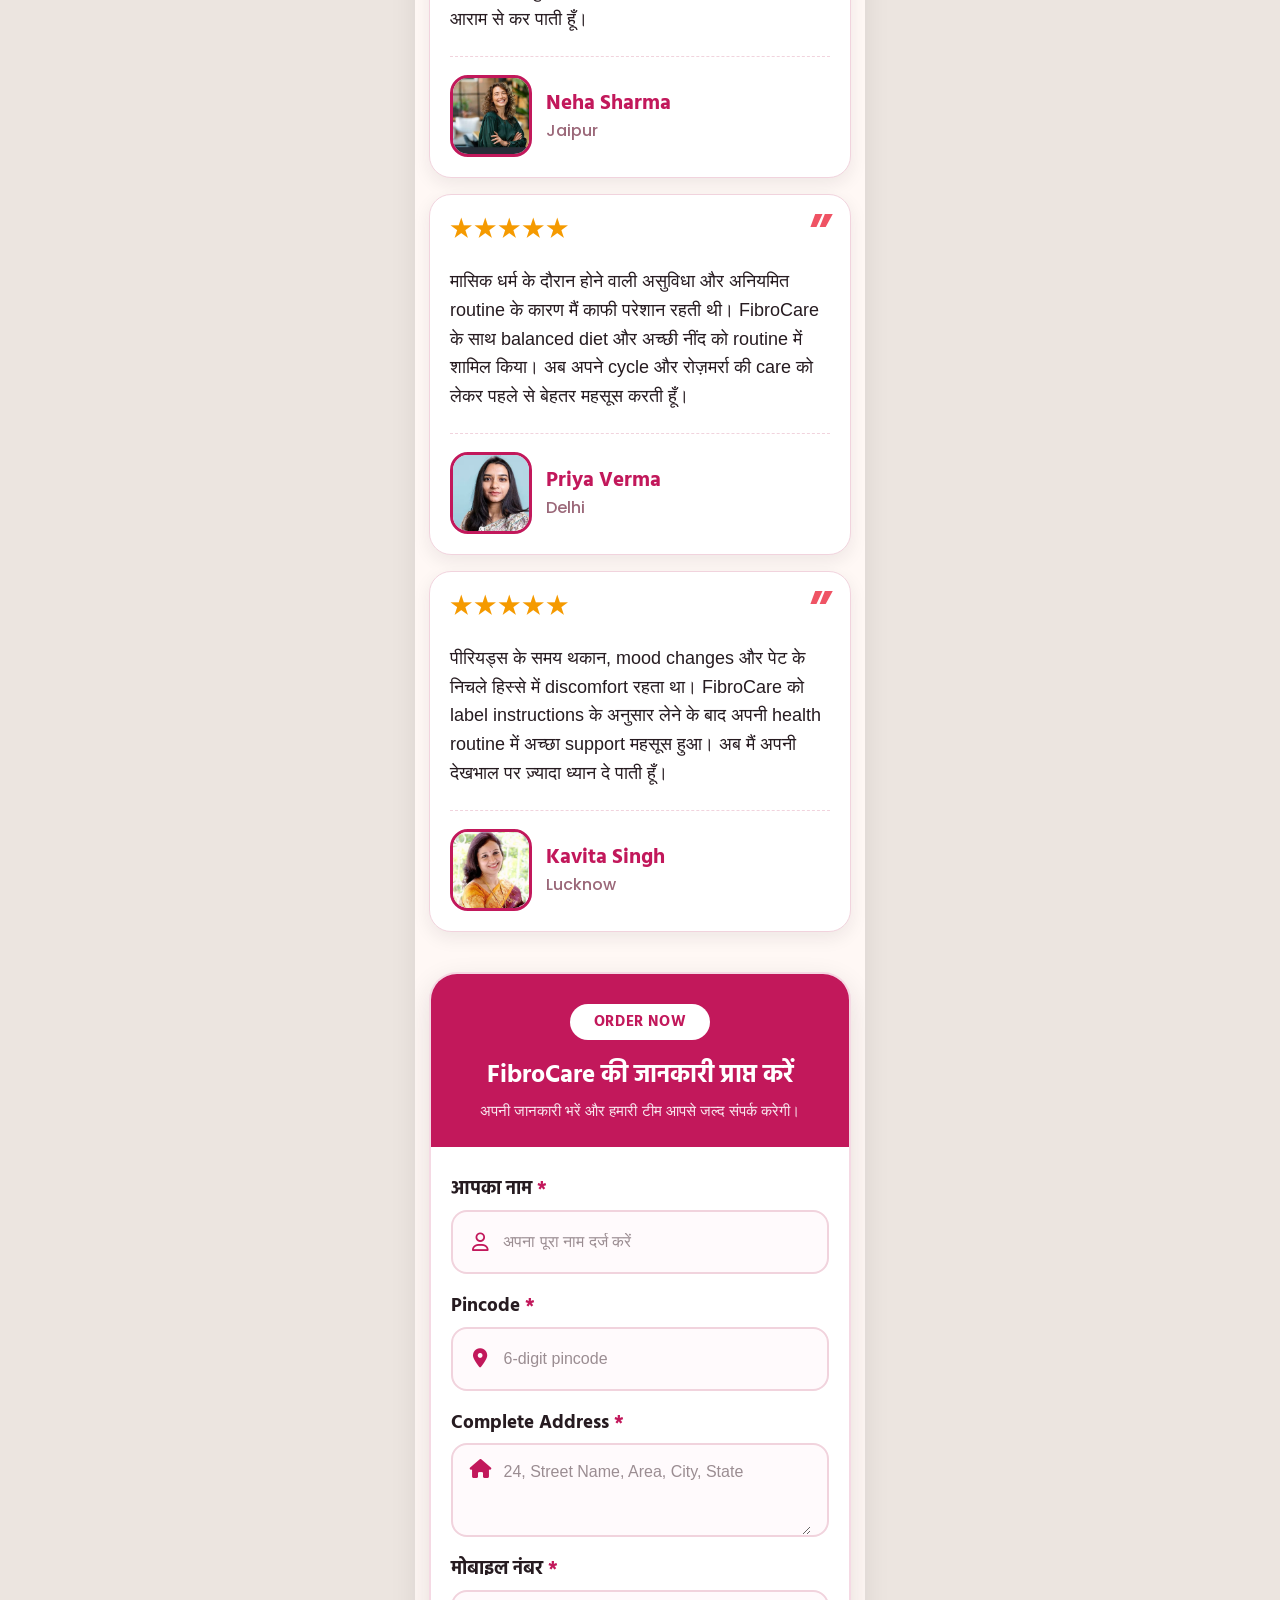
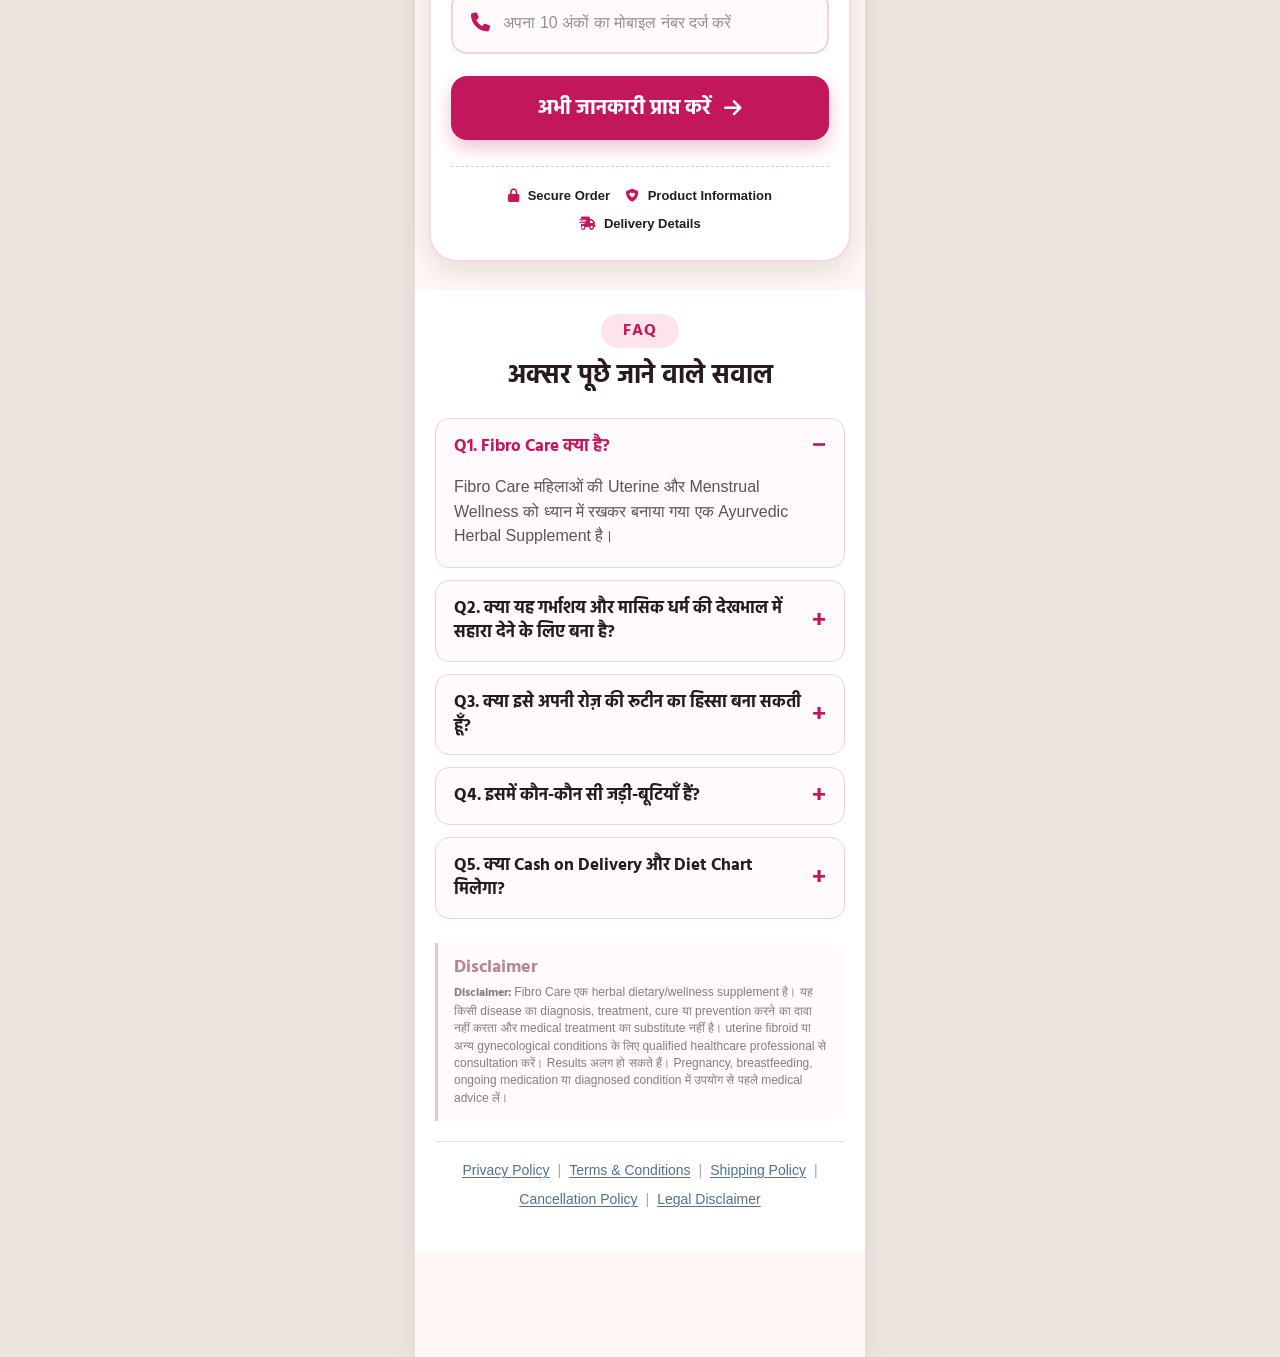
==== commit d50c9c6c: "Fix white gap between Section 9 order form and Section 10 reviews" ====
--- a/index.html
+++ b/index.html
@@ -1,4 +1,4 @@
-﻿<!DOCTYPE html>
+<!DOCTYPE html>
 <html lang="hi">
 <head>
   <meta charset="UTF-8">
@@ -12,7 +12,7 @@
   
   <!-- Font Awesome CDN -->
   <link rel="stylesheet" href="https://cdnjs.cloudflare.com/ajax/libs/font-awesome/6.4.0/css/all.min.css">
-  <link rel="stylesheet" href="style.css?v=9">
+  <link rel="stylesheet" href="images/style.css?v=9">
 </head>
 <body>
 
@@ -23,7 +23,7 @@
     <section class="hero-section" id="hero">
       <div class="hero-image-wrap">
         <img 
-          src="assets/banner1.avif" 
+          src="images/banner1.avif" 
           alt="Hero Banner" 
           class="hero-img anim-hero-entry"
           loading="eager"
@@ -49,7 +49,7 @@
             </p>
           </div>
           <div class="bubble-card-img-wrap">
-            <img src="assets/image(1).avif" alt="ज़्यादा ब्लीडिंग" class="bubble-card-img">
+            <img src="images/image(1).avif" alt="ज़्यादा ब्लीडिंग" class="bubble-card-img">
           </div>
         </div>
 
@@ -62,7 +62,7 @@
             </p>
           </div>
           <div class="bubble-card-img-wrap">
-            <img src="assets/image(2).avif" alt="पेट के निचले हिस्से में दर्द" class="bubble-card-img">
+            <img src="images/image(2).avif" alt="पेट के निचले हिस्से में दर्द" class="bubble-card-img">
           </div>
         </div>
 
@@ -75,7 +75,7 @@
             </p>
           </div>
           <div class="bubble-card-img-wrap">
-            <img src="assets/image(3).avif" alt="पेल्विक भारीपन" class="bubble-card-img">
+            <img src="images/image(3).avif" alt="पेल्विक भारीपन" class="bubble-card-img">
           </div>
         </div>
 
@@ -88,7 +88,7 @@
             </p>
           </div>
           <div class="bubble-card-img-wrap">
-            <img src="assets/image(4).avif" alt="बस 2 दिन ही रहते हैं पीरियड्स" class="bubble-card-img">
+            <img src="images/image(4).avif" alt="बस 2 दिन ही रहते हैं पीरियड्स" class="bubble-card-img">
           </div>
         </div>
 
@@ -101,7 +101,7 @@
             </p>
           </div>
           <div class="bubble-card-img-wrap">
-            <img src="assets/image(5).avif" alt="कमज़ोरी और थकान" class="bubble-card-img">
+            <img src="images/image(5).avif" alt="कमज़ोरी और थकान" class="bubble-card-img">
           </div>
         </div>
 
@@ -137,7 +137,7 @@
         <!-- Central Product Image -->
         <div class="central-product-wrapper anim-reveal anim-pop floating-product">
           <img 
-            src="assets/product.avif" 
+            src="images/product.avif" 
             alt="FibroCare Capsules" 
             class="central-product-image"
           >
@@ -171,7 +171,7 @@
         <li class="how-step anim-reveal anim-up">
           <div class="how-step-visual">
             <span class="how-step-number">01</span>
-            <img src="assets/image(6).avif" alt="गर्भाशय का चित्र" loading="lazy">
+            <img src="images/image(6).avif" alt="गर्भाशय का चित्र" loading="lazy">
           </div>
           <div class="how-step-copy">
             <h3>गर्भाशय की देखभाल</h3>
@@ -181,7 +181,7 @@
         <li class="how-step anim-reveal anim-up">
           <div class="how-step-visual">
             <span class="how-step-number">02</span>
-            <img src="assets/image(2).avif" alt="मासिक धर्म के दर्द में पेट पर हाथ रखती महिला" loading="lazy">
+            <img src="images/image(2).avif" alt="मासिक धर्म के दर्द में पेट पर हाथ रखती महिला" loading="lazy">
           </div>
           <div class="how-step-copy">
             <h3>मासिक धर्म में आराम</h3>
@@ -192,7 +192,7 @@
         <li class="how-step anim-reveal anim-up">
           <div class="how-step-visual">
             <span class="how-step-number">03</span>
-            <img src="assets/image(7)f.avif" alt="मासिक चक्र कैलेंडर" loading="lazy">
+            <img src="images/image(7)f.avif" alt="मासिक चक्र कैलेंडर" loading="lazy">
           </div>
           <div class="how-step-copy">
             <h3>चक्र का संतुलन</h3>
@@ -202,7 +202,7 @@
         <li class="how-step anim-reveal anim-up">
           <div class="how-step-visual">
             <span class="how-step-number">04</span>
-            <img src="assets/images.avif" alt="प्रजनन स्वास्थ्य की देखभाल करती महिला" loading="lazy">
+            <img src="images/images.avif" alt="प्रजनन स्वास्थ्य की देखभाल करती महिला" loading="lazy">
           </div>
           <div class="how-step-copy">
             <h3>प्रजनन स्वास्थ्य को सहयोग</h3>
@@ -212,7 +212,7 @@
         <li class="how-step anim-reveal anim-up">
           <div class="how-step-visual">
             <span class="how-step-number">05</span>
-            <img src="assets/image(8).avif" alt="आराम करती हुई महिला" loading="lazy">
+            <img src="images/image(8).avif" alt="आराम करती हुई महिला" loading="lazy">
           </div>
           <div class="how-step-copy">
             <h3>रोज़ की देखभाल</h3>
@@ -227,47 +227,13 @@
       <header class="ingredients-header anim-reveal anim-up">
         <h2 class="ingredients-title">प्रकृति से प्रेरित <span>Herbal Ingredients</span></h2>
       </header>
-
       <ol class="ingredients-list">
-        <li class="ingredient-card anim-reveal anim-up">
-          <div class="ingredient-image">
-            <img src="assets/kachnar.avif" alt="कांचनार के फूल" loading="lazy">
-          </div>
-          <div class="ingredient-copy">
-            <span class="ingredient-number">01</span>
-            <h3>कांचनार गुग्गुल</h3>
-          </div>
-        </li>
-        <li class="ingredient-card ingredient-card-dark anim-reveal anim-up">
-          <div class="ingredient-image">
-            <img src="assets/%E0%A4%85%E0%A4%B6%E0%A5%8B%E0%A4%95%20%E0%A4%9B%E0%A4%BE%E0%A4%B2.avif" alt="अशोक की छाल" loading="lazy">
-          </div>
-          <div class="ingredient-copy">
-            <span class="ingredient-number">02</span>
-            <h3>अशोक छाल</h3>
-          </div>
-        </li>
-        <li class="ingredient-card anim-reveal anim-up">
-          <div class="ingredient-image">
-            <img src="assets/shatavari.avif" alt="शतावरी की जड़ें" loading="lazy">
-          </div>
-          <div class="ingredient-copy">
-            <span class="ingredient-number">03</span>
-            <h3>शतावरी</h3>
-          </div>
-        </li>
-        <li class="ingredient-card ingredient-card-dark anim-reveal anim-up">
-          <div class="ingredient-image">
-            <img src="assets/varun.avif" alt="वरुण के फल और पत्तियाँ" loading="lazy">
-          </div>
-          <div class="ingredient-copy">
-            <span class="ingredient-number">04</span>
-            <h3>वरुण</h3>
-          </div>
-        </li>
+        <li class="ingredient-card anim-reveal anim-up"><div class="ingredient-image"><img src="images/kachnar.avif" alt="कांचनार के फूल" loading="lazy"></div><div class="ingredient-copy"><span class="ingredient-number">01</span><h3>कांचनार गुग्गुल</h3><p>पारंपरिक आयुर्वेदिक फ़ॉर्मूलेशन में उपयोग की जाने वाली जड़ी-बूटी।</p></div></li>
+        <li class="ingredient-card ingredient-card-dark anim-reveal anim-up"><div class="ingredient-image"><img src="images/%E0%A4%85%E0%A4%B6%E0%A5%8B%E0%A4%95%20%E0%A4%9B%E0%A4%BE%E0%A4%B2.avif" alt="अशोक की छाल" loading="lazy"></div><div class="ingredient-copy"><span class="ingredient-number">02</span><h3>अशोक छाल</h3><p>महिलाओं की पारंपरिक देखभाल में लंबे समय से इस्तेमाल होने वाली वनस्पति।</p></div></li>
+        <li class="ingredient-card anim-reveal anim-up"><div class="ingredient-image"><img src="images/shatavari.avif" alt="शतावरी की जड़ें" loading="lazy"></div><div class="ingredient-copy"><span class="ingredient-number">03</span><h3>शतावरी</h3><p>आयुर्वेद में महिला स्वास्थ्य के लिए पारंपरिक रूप से उपयोग की जाने वाली जड़ी-बूटी।</p></div></li>
+        <li class="ingredient-card ingredient-card-dark anim-reveal anim-up"><div class="ingredient-image"><img src="images/varun.avif" alt="वरुण" loading="lazy"></div><div class="ingredient-copy"><span class="ingredient-number">04</span><h3>वरुण</h3><p>अपने पारंपरिक उपयोग के लिए जानी जाने वाली वनस्पति।</p></div></li>
       </ol>
     </section>
-
     <!-- SECTION 6: BEFORE AND NOW -->
     <section class="before-after-section" id="before-and-now">
       <header class="before-after-header anim-reveal anim-up">
@@ -280,27 +246,27 @@
         </div>
         <div class="comparison-cards">
           <article class="comparison-card comparison-before">
-            <img src="assets/image(1).avif" alt="पेट में दर्द से परेशान महिला" loading="lazy">
+            <img src="images/image(1).avif" alt="पेट में दर्द से परेशान महिला" loading="lazy">
             <p>पीरियड्स में तेज़ दर्द और ज़्यादा ब्लीडिंग से पूरा हफ़्ता बिगड़ जाता था</p>
           </article>
           <article class="comparison-card comparison-after">
-            <img src="assets/image(8).avif" alt="आराम करती हुई महिला" loading="lazy">
+            <img src="images/image(8).avif" alt="आराम करती हुई महिला" loading="lazy">
             <p>अब दर्द और फ्लो पहले से ज़्यादा सँभला हुआ लगता है</p>
           </article>
           <article class="comparison-card comparison-before">
-            <img src="assets/b1.avif" alt="दर्द के कारण आराम करती महिला" loading="lazy">
+            <img src="images/b1.avif" alt="दर्द के कारण आराम करती महिला" loading="lazy">
             <p>दर्द की वजह से काम और नींद दोनों प्रभावित होते थे</p>
           </article>
           <article class="comparison-card comparison-after">
-            <img src="assets/a12.avif" alt="सुबह आराम से उठती महिला" loading="lazy">
+            <img src="images/a12.avif" alt="सुबह आराम से उठती महिला" loading="lazy">
             <p>अब दिन की शुरुआत ज़्यादा आराम और ऊर्जा के साथ होती है</p>
           </article>
           <article class="comparison-card comparison-before">
-            <img src="assets/b2.avif" alt="थकान से आराम करती महिला" loading="lazy">
+            <img src="images/b2.avif" alt="थकान से आराम करती महिला" loading="lazy">
             <p>हर महीने पीरियड्स आने का डर बना रहता था</p>
           </article>
           <article class="comparison-card comparison-after">
-            <img src="assets/a1avif.avif" alt="व्यायाम करती खुश महिला" loading="lazy">
+            <img src="images/a1avif.avif" alt="व्यायाम करती खुश महिला" loading="lazy">
             <p>अब आराम से अपनी रोज़मर्रा की दिनचर्या पर ध्यान दे पाती हूँ</p>
           </article>
         </div>
@@ -314,24 +280,20 @@
       </header>
       <div class="trust-grid">
         <article class="trust-card anim-reveal anim-up">
-          <img src="assets/cert1.avif" alt="GMP Certification" loading="lazy">
+          <img src="images/cert1.avif" alt="GMP Certification" loading="lazy">
           <h3>GMP Certification</h3>
-          <p>गुणवत्ता मानकों के अनुसार निर्मित</p>
         </article>
         <article class="trust-card anim-reveal anim-up">
-          <img src="assets/iso.avif" alt="ISO Certification" loading="lazy">
+          <img src="images/iso.avif" alt="ISO Certification" loading="lazy">
           <h3>ISO Certification</h3>
-          <p>अंतरराष्ट्रीय गुणवत्ता प्रक्रिया</p>
         </article>
         <article class="trust-card anim-reveal anim-up">
-          <img src="assets/cert3.avif" alt="FSSAI Compliance" loading="lazy">
+          <img src="images/cert3.avif" alt="FSSAI Compliance" loading="lazy">
           <h3>FSSAI Compliance</h3>
-          <p>सुरक्षित और मान्य सामग्री</p>
         </article>
         <article class="trust-card anim-reveal anim-up">
-          <img src="assets/cert4.avif" alt="Laboratory Testing" loading="lazy">
+          <img src="images/cert4.avif" alt="Laboratory Testing" loading="lazy">
           <h3>Laboratory Testing</h3>
-          <p>हर बैच की गुणवत्ता जाँच</p>
         </article>
       </div>
     </section>
@@ -348,7 +310,7 @@
           <div class="review-stars" aria-label="5 star review">★★★★★</div>
           <p>कई महीनों से पीरियड्स के दौरान बहुत दर्द और भारीपन महसूस होता था। FibroCare को रोज़ की routine में शामिल करने के बाद धीरे-धीरे discomfort और कमजोरी में राहत महसूस हुई। अब मैं अपनी daily activities ज़्यादा आराम से कर पाती हूँ।</p>
           <div class="review-author">
-            <img src="assets/r1.avif" alt="Neha Sharma">
+            <img src="images/r1.avif" alt="Neha Sharma">
             <div><strong>Neha Sharma</strong><span>Jaipur</span></div>
           </div>
         </article>
@@ -356,7 +318,7 @@
           <div class="review-stars" aria-label="5 star review">★★★★★</div>
           <p>मासिक धर्म के दौरान होने वाली असुविधा और अनियमित routine के कारण मैं काफी परेशान रहती थी। FibroCare के साथ balanced diet और अच्छी नींद को routine में शामिल किया। अब अपने cycle और रोज़मर्रा की care को लेकर पहले से बेहतर महसूस करती हूँ।</p>
           <div class="review-author">
-            <img src="assets/r2.avif" alt="Priya Verma">
+            <img src="images/r2.avif" alt="Priya Verma">
             <div><strong>Priya Verma</strong><span>Delhi</span></div>
           </div>
         </article>
@@ -364,7 +326,7 @@
           <div class="review-stars" aria-label="5 star review">★★★★★</div>
           <p>पीरियड्स के समय थकान, mood changes और पेट के निचले हिस्से में discomfort रहता था। FibroCare को label instructions के अनुसार लेने के बाद अपनी health routine में अच्छा support महसूस हुआ। अब मैं अपनी देखभाल पर ज़्यादा ध्यान दे पाती हूँ।</p>
           <div class="review-author">
-            <img src="assets/r3.avif" alt="Kavita Singh">
+            <img src="images/r3.avif" alt="Kavita Singh">
             <div><strong>Kavita Singh</strong><span>Lucknow</span></div>
           </div>
         </article>
@@ -460,7 +422,7 @@
 
       <div class="disclaimer-box">
         <h3>Disclaimer</h3>
-        <p>यह product किसी बीमारी, गर्भाशय फ़ाइब्रॉइड या अन्य स्त्री रोग संबंधी स्थिति के diagnosis, treatment, cure या prevention के लिए प्रस्तुत नहीं किया गया है। इसकी suitability और safety actual formulation तथा product documentation पर निर्भर करती है। परिणाम व्यक्ति-विशेष के अनुसार अलग हो सकते हैं। मासिक धर्म या गर्भाशय से जुड़ी किसी भी चिंता में qualified gynecologist या healthcare professional से assessment और guidance लें। गर्भावस्था, स्तनपान, चल रही दवा या diagnosed condition में उपयोग से पहले चिकित्सकीय सलाह लें। Product का उपयोग केवल verified label instructions और उचित healthcare guidance के अनुसार करें।</p>
+        <p><strong>Disclaimer:</strong> Fibro Care एक herbal dietary/wellness supplement है। यह किसी disease का diagnosis, treatment, cure या prevention करने का दावा नहीं करता और medical treatment का substitute नहीं है। uterine fibroid या अन्य gynecological conditions के लिए qualified healthcare professional से consultation करें। Results अलग हो सकते हैं। Pregnancy, breastfeeding, ongoing medication या diagnosed condition में उपयोग से पहले medical advice लें।</p>
       </div>
 
       <nav class="legal-links" aria-label="Legal links">
@@ -493,7 +455,7 @@
 
         <div class="thankyou-product-row">
           <div class="thankyou-product">
-            <img src="assets/product.avif" alt="FibroCare Product">
+            <img src="images/product.avif" alt="FibroCare Product">
             <strong>Product</strong>
           </div>
           <i class="fa-solid fa-arrow-right thankyou-arrow"></i>
@@ -536,6 +498,14 @@
     </div>
   </div>
 
-  <script src="script.js"></script>
+  <div class="sticky-order-bar" aria-label="Quick order">
+    <div class="sticky-order-copy">
+      <strong>FibroCare Capsule</strong>
+      <span>Free Delivery · COD Available</span>
+    </div>
+    <a class="sticky-order-button" href="#order-form"><i class="fa-solid fa-cart-shopping"></i> Order करें</a>
+  </div>
+
+  <script src="images/script.js"></script>
 </body>
 </html>
--- a/images/style.css
+++ b/images/style.css
@@ -0,0 +1,1920 @@
+/* ========================================================
+   LANDING PAGE STYLES (Mobile-First, Max 450px)
+   Color Scheme:
+   - Main: #C2185B (deep rose)
+   - Background: #FFF8F5 (cream)
+   - Button: #2E7D32 (green)
+   ======================================================== */
+
+:root {
+  --color-main: #C2185B;
+  --color-main-light: #FCE4EC;
+  --color-bg: #FFF8F5;
+  --color-card-bg: #FFFFFF;
+  --color-btn: #2E7D32;
+  --color-btn-hover: #1B5E20;
+  --color-text-dark: #1F1F1F;
+  --color-text-muted: #555555;
+  --font-heading: 'Hind', sans-serif;
+  --font-body: 'Poppins', 'Hind', sans-serif;
+}
+
+*,
+*::before,
+*::after {
+  box-sizing: border-box;
+  margin: 0;
+  padding: 0;
+  -webkit-tap-highlight-color: transparent;
+}
+
+body {
+  font-family: var(--font-body);
+  background-color: #ECE5E0;
+  /* Outer canvas background */
+  color: var(--color-text-dark);
+  line-height: 1.5;
+  display: flex;
+  justify-content: center;
+  align-items: flex-start;
+  min-height: 100vh;
+}
+
+.sticky-order-bar {
+  position: fixed;
+  z-index: 1000;
+  right: 50%;
+  bottom: 0;
+  display: flex;
+  width: min(450px, 100%);
+  min-height: 64px;
+  align-items: center;
+  justify-content: space-between;
+  gap: 18px;
+  padding: 10px 20px;
+  transform: translateX(50%);
+  border: 1px solid rgba(255,255,255,.16);
+  border-bottom: 0;
+  border-radius: 28px 28px 0 0;
+  background: var(--color-main);
+  box-shadow: 0 -5px 24px rgba(0,0,0,.2);
+  color: #fff;
+}
+
+.sticky-order-copy { display: flex; flex-direction: column; gap: 3px; }
+.sticky-order-copy strong { font: 800 19px/1.1 var(--font-body); }
+.sticky-order-copy span { font: 600 13px/1.2 var(--font-body); opacity: .92; }
+.sticky-order-button {
+  display: inline-flex;
+  align-items: center;
+  gap: 10px;
+  padding: 13px 21px;
+  border-radius: 40px;
+  background: #2d1b16;
+  color: #fff;
+  font: 800 18px/1 var(--font-body);
+  text-decoration: none;
+  white-space: nowrap;
+}
+.sticky-order-button:hover { background: #1e110d; }
+
+@media (max-width: 520px) {
+  .sticky-order-bar { padding: 12px 14px; gap: 10px; }
+  .sticky-order-copy strong { font-size: 17px; }
+  .sticky-order-copy span { font-size: 12px; }
+  .sticky-order-button { padding: 14px 16px; font-size: 17px; }
+}
+
+/* Mobile-First Container (Max 450px) */
+.page-container {
+  width: 100%;
+  max-width: 450px;
+  background-color: var(--color-bg);
+  min-height: 100vh;
+  box-shadow: 0 4px 25px rgba(0, 0, 0, 0.08);
+  position: relative;
+  overflow-x: hidden;
+  /* Keep the last section clear of the fixed order bar. */
+  padding-bottom: 105px;
+}
+
+/* ========================================================
+   SECTION 1: HERO / HOOK
+   ======================================================== */
+.hero-section {
+  width: 100%;
+  background-color: var(--color-bg);
+}
+
+.hero-image-wrap {
+  width: 100%;
+  line-height: 0;
+}
+
+.hero-img {
+  width: 100%;
+  height: auto;
+  display: block;
+}
+
+/* Hero Entry Animation */
+@keyframes heroEntry {
+  0% {
+    opacity: 0;
+    transform: scale(1.03);
+  }
+  100% {
+    opacity: 1;
+    transform: scale(1);
+  }
+}
+
+.anim-hero-entry {
+  animation: heroEntry 1s cubic-bezier(0.2, 0.8, 0.2, 1) forwards;
+}
+
+/* ========================================================
+   SECTION 2: PROBLEM SECTION (Matching New Bubble Card Design)
+   ======================================================== */
+.problem-section {
+  padding: 24px 14px 28px;
+  background-color: var(--color-bg);
+}
+
+.section-title {
+  font-family: var(--font-heading);
+  font-size: 23px;
+  font-weight: 800;
+  color: var(--color-main);
+  line-height: 1.35;
+  text-align: center;
+  margin-bottom: 26px;
+  padding: 0 4px;
+}
+
+/* Bubble Cards List */
+.bubble-cards-list {
+  display: flex;
+  flex-direction: column;
+  gap: 24px;
+  margin-bottom: 15px;
+}
+
+/* Individual Bubble Card */
+.bubble-card {
+  border-radius: 26px;
+  padding: 22px 18px 24px 20px;
+  display: flex;
+  align-items: center;
+  justify-content: space-between;
+  gap: 16px;
+  position: relative;
+  box-shadow: 0 8px 24px rgba(0, 0, 0, 0.14);
+  transition: transform 0.25s ease, box-shadow 0.25s ease;
+  overflow: visible;
+  color: #FFFFFF;
+}
+
+.bubble-card:hover {
+  transform: translateY(-3px);
+  box-shadow: 0 12px 30px rgba(0, 0, 0, 0.22);
+}
+
+.bubble-card:active {
+  transform: scale(0.98);
+}
+
+/* Card Themes (Soft Rose Palette) */
+.bubble-card.card-rose {
+  background-color: var(--color-main); /* #C2185B Deep Rose */
+}
+
+.bubble-card.card-dark {
+  background-color: #261B20; /* Dark Rose Charcoal */
+}
+
+/* Speech Bubble Pointers (Bottom Triangle Notches) */
+.bubble-card.pointer-right::after {
+  content: '';
+  position: absolute;
+  bottom: -11px;
+  right: 50px;
+  width: 0;
+  height: 0;
+  border-width: 12px 13px 0 13px;
+  border-style: solid;
+}
+
+.bubble-card.card-rose.pointer-right::after {
+  border-color: var(--color-main) transparent transparent transparent;
+}
+
+.bubble-card.pointer-left::after {
+  content: '';
+  position: absolute;
+  bottom: -11px;
+  left: 45px;
+  width: 0;
+  height: 0;
+  border-width: 12px 13px 0 13px;
+  border-style: solid;
+}
+
+.bubble-card.card-dark.pointer-left::after {
+  border-color: #261B20 transparent transparent transparent;
+}
+
+/* Left Content Area */
+.bubble-card-content {
+  flex: 1;
+  min-width: 0;
+}
+
+/* Badge (e.g. 01 — ज़्यादा ब्लीडिंग) */
+.bubble-card-badge {
+  display: inline-block;
+  background: rgba(255, 255, 255, 0.22);
+  color: #FFFFFF;
+  font-family: var(--font-heading);
+  font-size: 17px;
+  font-weight: 800;
+  padding: 5px 14px;
+  border-radius: 10px;
+  margin-bottom: 8px;
+  letter-spacing: 0.3px;
+  backdrop-filter: blur(4px);
+  -webkit-backdrop-filter: blur(4px);
+}
+
+/* Description Text */
+.bubble-card-desc {
+  color: #FFFFFF;
+  font-size: 16px;
+  font-weight: 500;
+  line-height: 1.45;
+  margin: 0;
+  letter-spacing: 0.1px;
+}
+
+/* Right Circular Image */
+.bubble-card-img-wrap {
+  width: 112px;
+  height: 112px;
+  min-width: 112px;
+  border-radius: 50%;
+  border: 4px solid #FFFFFF;
+  overflow: hidden;
+  box-shadow: 0 4px 14px rgba(0, 0, 0, 0.25);
+  flex-shrink: 0;
+  background-color: #FFFFFF;
+}
+
+.bubble-card-img {
+  width: 100%;
+  height: 100%;
+  object-fit: cover;
+  display: block;
+}
+
+/* Action Button (Button: #2E7D32 Green) */
+.problem-cta-wrapper {
+  text-align: center;
+  margin-top: 10px;
+}
+
+.btn {
+  display: inline-flex;
+  align-items: center;
+  justify-content: center;
+  text-decoration: none;
+  font-family: var(--font-heading);
+  font-weight: 700;
+  border-radius: 30px;
+  cursor: pointer;
+  border: none;
+  transition: all 0.25s ease;
+  text-align: center;
+}
+
+.btn-primary {
+  background-color: var(--color-btn);
+  color: #FFFFFF;
+  box-shadow: 0 4px 14px rgba(46, 125, 50, 0.35);
+  font-size: 16px;
+  padding: 13px 36px;
+  width: 90%;
+  max-width: 320px;
+}
+
+.btn-primary:hover,
+.btn-primary:active {
+  background-color: var(--color-btn-hover);
+  transform: translateY(-2px);
+  box-shadow: 0 6px 18px rgba(46, 125, 50, 0.45);
+}
+
+/* Subtle Pulse */
+@keyframes pulse {
+  0% {
+    transform: scale(1);
+    box-shadow: 0 0 0 0 rgba(46, 125, 50, 0.5);
+  }
+
+  70% {
+    transform: scale(1.02);
+    box-shadow: 0 0 0 10px rgba(46, 125, 50, 0);
+  }
+
+  100% {
+    transform: scale(1);
+    box-shadow: 0 0 0 0 rgba(46, 125, 50, 0);
+  }
+}
+
+.pulse-btn {
+  animation: pulse 2.2s infinite;
+}
+
+/* ========================================================
+   SECTION 3: PRODUCT & FOCUS SECTION (Matching Reference)
+   ======================================================== */
+.focus-section {
+  padding: 30px 14px 26px;
+  background-color: var(--color-bg);
+  position: relative;
+}
+
+.focus-header {
+  text-align: center;
+  margin-bottom: 22px;
+}
+
+.focus-badge-pill {
+  display: inline-block;
+  background-color: #FCE4EC;
+  color: var(--color-main);
+  font-family: var(--font-heading);
+  font-size: 14.5px;
+  font-weight: 700;
+  padding: 6px 18px;
+  border-radius: 25px;
+  border: 1.5px solid rgba(194, 24, 91, 0.25);
+  margin-bottom: 12px;
+  box-shadow: 0 2px 8px rgba(194, 24, 91, 0.08);
+}
+
+.focus-title {
+  font-family: var(--font-heading);
+  font-size: 24px;
+  font-weight: 800;
+  color: var(--color-main);
+  line-height: 1.3;
+  margin-bottom: 16px;
+  padding: 0 6px;
+}
+
+/* Showcase Container */
+.showcase-container {
+  position: relative;
+  width: 100%;
+  padding: 10px 0;
+  display: flex;
+  flex-direction: column;
+  align-items: center;
+  gap: 16px;
+}
+
+/* Central Product (Significantly Bigger) */
+.central-product-wrapper {
+  position: relative;
+  z-index: 2;
+  width: 280px;
+  max-width: 78%;
+  border-radius: 20px;
+  overflow: hidden;
+  box-shadow: 0 12px 32px rgba(194, 24, 91, 0.2);
+  border: 3.5px solid #FFFFFF;
+  margin: 10px auto;
+  transition: transform 0.3s ease;
+}
+
+.central-product-wrapper:hover {
+  transform: scale(1.02);
+}
+
+.central-product-image {
+  width: 100%;
+  height: auto;
+  display: block;
+}
+
+/* Callout Points (Bigger Size and Text) */
+.focus-callout {
+  position: relative;
+  z-index: 3;
+  display: flex;
+  align-items: center;
+  gap: 12px;
+  background-color: #FFFFFF;
+  border: 2px solid rgba(194, 24, 91, 0.3);
+  border-radius: 35px;
+  padding: 7px 18px 7px 7px;
+  box-shadow: 0 4px 14px rgba(194, 24, 91, 0.1);
+  width: 90%;
+  max-width: 350px;
+  transition: all 0.25s ease;
+}
+
+.focus-callout:hover {
+  border-color: var(--color-main);
+  transform: translateY(-2px);
+  box-shadow: 0 6px 18px rgba(194, 24, 91, 0.18);
+}
+
+.focus-callout-circle {
+  width: 48px;
+  height: 48px;
+  min-width: 48px;
+  border-radius: 50%;
+  background: linear-gradient(135deg, #D81B60 0%, #C2185B 100%);
+  color: #FFFFFF;
+  display: flex;
+  align-items: center;
+  justify-content: center;
+  font-size: 21px;
+  box-shadow: 0 3px 10px rgba(194, 24, 91, 0.3);
+}
+
+.focus-callout-text {
+  font-family: var(--font-heading);
+  font-size: 16.5px;
+  font-weight: 700;
+  color: #111111;
+  line-height: 1.35;
+}
+
+/* Callout alignment like the reference image */
+.callout-top-left {
+  align-self: flex-start;
+  margin-left: 6px;
+}
+
+.callout-top-right {
+  align-self: flex-end;
+  margin-right: 6px;
+}
+
+.callout-bottom-left {
+  align-self: flex-start;
+  margin-left: 6px;
+}
+
+.callout-bottom-right {
+  align-self: flex-end;
+  margin-right: 6px;
+}
+
+.focus-cta-wrap {
+  text-align: center;
+  margin-top: 22px;
+}
+
+/* ========================================================
+   ANIMATIONS & SCROLL REVEAL EFFECTS
+   ======================================================== */
+
+/* Base Hidden State */
+.anim-reveal {
+  opacity: 0;
+  transition: opacity 0.75s cubic-bezier(0.16, 1, 0.3, 1),
+              transform 0.75s cubic-bezier(0.16, 1, 0.3, 1);
+  will-change: opacity, transform;
+}
+
+.anim-up {
+  transform: translateY(30px);
+}
+
+.anim-left {
+  transform: translateX(-35px);
+}
+
+.anim-right {
+  transform: translateX(35px);
+}
+
+.anim-pop {
+  transform: scale(0.9);
+}
+
+/* Active Visible State Triggered by IntersectionObserver */
+.anim-reveal.is-visible {
+  opacity: 1;
+  transform: translate(0, 0) scale(1);
+}
+
+/* Central Product Floating Animation */
+@keyframes floatProduct {
+  0%, 100% {
+    transform: translateY(0);
+  }
+  50% {
+    transform: translateY(-8px);
+  }
+}
+
+.floating-product.is-visible {
+  animation: floatProduct 3.8s ease-in-out infinite;
+}
+
+/* Soft Glow Breathing for Circular Symptom Images */
+@keyframes softGlow {
+  0%, 100% {
+    box-shadow: 0 4px 16px rgba(194, 24, 91, 0.2);
+  }
+  50% {
+    box-shadow: 0 6px 24px rgba(194, 24, 91, 0.38);
+  }
+}
+
+.info-circle {
+  animation: softGlow 4s ease-in-out infinite;
+}
+
+/* ========================================================
+   SECTION 3: HOW FIBROCARE WORKS (Numbered image timeline)
+   ======================================================== */
+.how-section {
+  --how-ink: #261B20;
+  padding: 34px 14px 38px;
+  background: #FFFFFF;
+  color: var(--how-ink);
+}
+
+.how-header {
+  text-align: center;
+  margin: 0 auto 28px;
+}
+
+.how-eyebrow {
+  display: inline-block;
+  padding: 4px 13px;
+  border-radius: 20px;
+  background: #C2185B;
+  color: #FFFFFF;
+  font: 700 12px/1.5 var(--font-body);
+  letter-spacing: 1.2px;
+}
+
+.how-title {
+  margin-top: 10px;
+  color: #C2185B;
+  font: 800 32px/1.25 var(--font-heading);
+}
+
+.how-intro {
+  margin-top: 6px;
+  color: #261B20;
+  font: 500 14px/1.5 var(--font-heading);
+}
+
+.how-steps {
+  position: relative;
+  display: grid;
+  gap: 26px;
+  list-style: none;
+}
+
+.how-steps::before {
+  content: "";
+  position: absolute;
+  z-index: 0;
+  top: 50px;
+  bottom: 50px;
+  left: 58px;
+  border-left: 2px dashed rgba(194, 24, 91, 0.35);
+}
+
+.how-step {
+  position: relative;
+  z-index: 1;
+  display: grid;
+  grid-template-columns: 156px minmax(0, 1fr);
+  align-items: center;
+  gap: 16px;
+  min-height: 164px;
+}
+
+.how-step-visual {
+  position: relative;
+  width: 148px;
+  height: 148px;
+  padding: 8px;
+  border: 3px solid #C2185B;
+  border-radius: 50%;
+  background: #FFFFFF;
+  box-shadow: 0 3px 10px rgba(38, 27, 32, 0.12);
+}
+
+.how-step:nth-child(even) .how-step-visual {
+  border-color: #261B20;
+}
+
+.how-step-visual img {
+  display: block;
+  width: 100%;
+  height: 100%;
+  border-radius: 50%;
+  object-fit: cover;
+}
+
+.how-step-number {
+  position: absolute;
+  z-index: 2;
+  top: 1px;
+  right: -8px;
+  display: grid;
+  width: 35px;
+  height: 35px;
+  place-items: center;
+  border: 2px solid #FFFFFF;
+  border-radius: 50%;
+  background: #C2185B;
+  color: #FFFFFF;
+  font: 700 13px/1 var(--font-body);
+}
+
+.how-step-copy {
+  position: relative;
+  min-height: 126px;
+  display: flex;
+  flex-direction: column;
+  justify-content: center;
+  padding: 20px 22px 20px 24px;
+  border: 1px solid rgba(38, 27, 32, 0.28);
+  border-radius: 14px;
+  background: #FFFFFF;
+  box-shadow: 0 3px 12px rgba(38, 27, 32, 0.06);
+}
+
+.how-step-copy::before {
+  content: "";
+  position: absolute;
+  left: -9px;
+  width: 13px;
+  height: 13px;
+  border-left: 1px solid rgba(38, 27, 32, 0.28);
+  border-bottom: 1px solid rgba(38, 27, 32, 0.28);
+  background: #FFFFFF;
+  transform: rotate(45deg);
+}
+
+.how-step-copy h3 {
+  color: #C2185B;
+  font: 700 25px/1.35 var(--font-heading);
+}
+
+.how-step-copy p {
+  margin-top: 6px;
+  color: #261B20;
+  font: 400 19px/1.5 var(--font-heading);
+}
+
+/* ========================================================
+   SECTION 5: HERBAL INGREDIENTS
+   ======================================================== */
+.ingredients-section {
+  padding: 34px 14px 40px;
+  background: #FFFFFF;
+}
+
+.ingredients-header {
+  margin: 0 auto 24px;
+  text-align: center;
+}
+
+.ingredients-title {
+  color: #261B20;
+  font: 800 25px/1.3 var(--font-heading);
+}
+
+.ingredients-title span {
+  color: #C2185B;
+}
+
+.ingredients-list {
+  display: grid;
+  gap: 22px;
+  list-style: none;
+}
+
+.ingredient-card {
+  display: grid;
+  grid-template-columns: 155px minmax(0, 1fr);
+  align-items: center;
+  min-height: 155px;
+}
+
+.ingredient-image {
+  position: relative;
+  z-index: 1;
+  width: 155px;
+  height: 155px;
+  overflow: hidden;
+  border: 3px solid #FFFFFF;
+  border-radius: 19px;
+  background: #FFFFFF;
+  box-shadow: 0 7px 16px rgba(38, 27, 32, 0.2);
+}
+
+.ingredient-image img {
+  display: block;
+  width: 100%;
+  height: 100%;
+  object-fit: cover;
+}
+
+.ingredient-copy {
+  min-height: 112px;
+  display: flex;
+  flex-direction: column;
+  justify-content: center;
+  margin-left: -12px;
+  padding: 16px 18px 16px 28px;
+  border-radius: 0 22px 22px 0;
+  background: #C2185B;
+  color: #FFFFFF;
+  box-shadow: 0 7px 18px rgba(194, 24, 91, 0.18);
+}
+
+.ingredient-card-dark .ingredient-copy {
+  background: #261B20;
+  box-shadow: 0 7px 18px rgba(38, 27, 32, 0.16);
+}
+
+.ingredient-number {
+  margin-bottom: 3px;
+  color: rgba(255, 255, 255, 0.78);
+  font: 600 14px/1.3 var(--font-body);
+  letter-spacing: 1px;
+}
+
+.ingredient-copy h3 {
+  color: #FFFFFF;
+  font: 700 26px/1.3 var(--font-heading);
+}
+
+.ingredient-copy p {
+  margin-top: 7px;
+  color: inherit;
+  font: 400 15px/1.45 var(--font-heading);
+}
+
+.ingredient-card:nth-child(even) {
+  grid-template-columns: minmax(0, 1fr) 155px;
+}
+
+.ingredient-card:nth-child(even) .ingredient-image {
+  grid-column: 2;
+  grid-row: 1;
+}
+
+.ingredient-card:nth-child(even) .ingredient-copy {
+  grid-column: 1;
+  grid-row: 1;
+  margin-right: -12px;
+  margin-left: 0;
+  padding-right: 24px;
+  padding-left: 16px;
+  border-radius: 22px 0 0 22px;
+}
+
+.ingredient-card:nth-child(2) .ingredient-image img {
+  transform: scale(1.35);
+}
+
+/* ========================================================
+   SECTION 6: BEFORE AND NOW COMPARISON
+   ======================================================== */
+.before-after-section {
+  padding: 34px 14px 40px;
+  background: #FFFFFF;
+}
+
+.before-after-header {
+  margin-bottom: 20px;
+  text-align: center;
+}
+
+.before-after-header h2 {
+  color: #261B20;
+  font: 800 27px/1.3 var(--font-heading);
+}
+
+.before-after-header h2 span {
+  color: #C2185B;
+}
+
+.comparison-layout {
+  overflow: hidden;
+  border: 1px solid rgba(38, 27, 32, 0.14);
+  border-radius: 18px;
+  background: #FFFFFF;
+  box-shadow: 0 8px 22px rgba(38, 27, 32, 0.1);
+}
+
+.comparison-labels {
+  display: grid;
+  grid-template-columns: 1fr 1fr;
+}
+
+.comparison-labels span {
+  padding: 11px 6px;
+  background: #261B20;
+  color: #FFFFFF;
+  font: 700 17px/1.3 var(--font-heading);
+  text-align: center;
+}
+
+.comparison-labels span + span {
+  background: #C2185B;
+}
+
+.comparison-cards {
+  display: grid;
+  grid-template-columns: repeat(2, minmax(0, 1fr));
+  align-items: stretch;
+  gap: 13px;
+  padding: 14px;
+}
+
+.comparison-card {
+  display: flex;
+  flex-direction: column;
+  overflow: hidden;
+  border: 2px solid #261B20;
+  border-radius: 18px;
+  background: #FFFFFF;
+  box-shadow: 0 5px 14px rgba(38, 27, 32, 0.08);
+}
+
+.comparison-card.comparison-before {
+  border-color: #261B20;
+}
+
+.comparison-card.comparison-after {
+  border-color: #C2185B;
+}
+
+.comparison-card > img {
+  display: block;
+  width: 100%;
+  height: 132px;
+  object-fit: cover;
+}
+
+.comparison-card p {
+  display: flex;
+  flex: 1;
+  align-items: center;
+  justify-content: center;
+  min-height: 92px;
+  padding: 12px 10px;
+  color: #261B20;
+  font: 600 15px/1.45 var(--font-heading);
+  text-align: center;
+}
+
+.comparison-card.comparison-after p {
+  color: #C2185B;
+}
+
+/* ========================================================
+   SECTION 7: QUALITY AND TRUST
+   ======================================================== */
+.trust-section {
+  padding: 28px 20px 54px;
+  background: #261b20;
+}
+
+.trust-header {
+  text-align: center;
+  margin-bottom: 28px;
+}
+
+.trust-eyebrow {
+  display: inline-block;
+  padding: 7px 18px;
+  border-radius: 20px;
+  background: #fce4ec;
+  color: #c2185b;
+  font: 700 14px/1.4 var(--font-body);
+  letter-spacing: 1.2px;
+}
+
+.trust-header h2 {
+  margin-top: 8px;
+  color: #261b20;
+  font: 800 25px/1.25 var(--font-heading);
+}
+
+.trust-header p {
+  margin-top: 4px;
+  color: #666;
+  font: 400 14px/1.45 var(--font-heading);
+}
+
+.trust-grid {
+  display: grid;
+  grid-template-columns: repeat(2, minmax(0, 1fr));
+  gap: 18px;
+}
+
+.trust-card {
+  min-height: 258px;
+  min-height: 300px;
+  padding: 34px 12px 26px;
+  border: 1px solid #f1d3dd;
+  border-radius: 22px;
+  background: #fffafc;
+  box-shadow: 0 6px 18px rgba(38, 27, 32, 0.07);
+  text-align: center;
+}
+
+.trust-card img {
+  display: block;
+  width: 154px;
+  height: 122px;
+  min-width: 154px;
+  min-height: 122px;
+  object-fit: contain;
+  object-position: center;
+  margin: 0 auto 22px;
+}
+
+.trust-card:first-child img {
+  transform: scale(1.22);
+}
+
+.trust-card h3 {
+  color: #261b20;
+  font: 700 20px/1.25 var(--font-body);
+}
+
+.trust-card p {
+  margin-top: 8px;
+  color: #666;
+  font: 400 16px/1.4 var(--font-heading);
+}
+
+@media (max-width: 380px) {
+  .trust-section {
+    padding: 22px 14px 42px;
+  }
+
+  .trust-grid {
+    gap: 12px;
+  }
+
+  .trust-card {
+    min-height: 270px;
+    padding: 26px 8px 18px;
+  }
+
+  .trust-card img {
+    display: block;
+    width: 128px;
+    height: 102px;
+    min-width: 128px;
+    min-height: 102px;
+    object-position: center;
+    margin-bottom: 18px;
+  }
+
+  .trust-card h3 {
+    font-size: 17px;
+  }
+
+  .trust-card p {
+    font-size: 14px;
+  }
+}
+
+/* ========================================================
+   SECTION 8: ORDER FORM
+   ======================================================== */
+.reviews-section {
+  padding: 42px 14px 20px;
+  background: var(--color-bg);
+}
+
+.reviews-header {
+  margin-bottom: 22px;
+  text-align: center;
+}
+
+.reviews-eyebrow {
+  display: inline-block;
+  padding: 6px 16px;
+  border-radius: 18px;
+  background: var(--color-main-light);
+  color: var(--color-main);
+  font: 700 12px/1.4 var(--font-body);
+  letter-spacing: 1px;
+}
+
+.reviews-header h2 {
+  margin-top: 10px;
+  color: #261b20;
+  font: 800 25px/1.3 var(--font-heading);
+}
+
+.reviews-list {
+  display: grid;
+  gap: 16px;
+}
+
+.review-card {
+  position: relative;
+  padding: 24px 20px 20px;
+  border: 1px solid #f1d3dd;
+  border-radius: 22px;
+  background: #ffffff;
+  box-shadow: 0 6px 18px rgba(38, 27, 32, 0.08);
+}
+
+.review-card::after {
+  position: absolute;
+  top: 16px;
+  right: 18px;
+  color: #ef5364;
+  content: '”';
+  font: 800 50px/1 var(--font-body);
+}
+
+.review-stars {
+  color: #f59a00;
+  font: 700 24px/1 var(--font-body);
+  letter-spacing: 2px;
+}
+
+.review-card p {
+  margin-top: 24px;
+  color: #261b20;
+  font: 400 18px/1.6 var(--font-heading);
+}
+
+.review-author {
+  display: flex;
+  align-items: center;
+  gap: 14px;
+  margin-top: 22px;
+  padding-top: 18px;
+  border-top: 1px dashed #f1d3dd;
+}
+
+.review-author img {
+  width: 82px;
+  height: 82px;
+  object-fit: cover;
+  object-position: center;
+  border: 3px solid var(--color-main);
+  border-radius: 18px;
+}
+
+.review-author strong,
+.review-author span {
+  display: block;
+}
+
+.review-author strong {
+  color: var(--color-main);
+  font: 700 21px/1.3 var(--font-body);
+}
+
+.review-author span {
+  margin-top: 3px;
+  color: #9b6879;
+  font: 500 16px/1.3 var(--font-body);
+}
+
+@media (max-width: 380px) {
+  .reviews-section { padding-inline: 10px; }
+  .review-card { padding-inline: 16px; }
+  .review-card p { font-size: 16px; }
+}
+
+.order-section {
+  padding: 20px 14px 28px;
+  background: var(--color-bg);
+}
+
+.order-card {
+  overflow: hidden;
+  border: 2px solid rgba(194, 24, 91, 0.16);
+  border-radius: 28px;
+  background: #ffffff;
+  box-shadow: 0 10px 28px rgba(38, 27, 32, 0.12);
+}
+
+.order-header {
+  padding: 30px 18px 26px;
+  background: var(--color-main);
+  color: #ffffff;
+  text-align: center;
+}
+
+.order-badge {
+  display: inline-block;
+  padding: 9px 24px;
+  border-radius: 30px;
+  background: #ffffff;
+  color: var(--color-main);
+  font: 700 15px/1.2 var(--font-body);
+  letter-spacing: 0.6px;
+}
+
+.order-header h2 {
+  margin-top: 20px;
+  font: 700 25px/1.35 var(--font-heading);
+}
+
+.order-header p {
+  margin-top: 6px;
+  color: rgba(255, 255, 255, 0.9);
+  font: 400 15px/1.45 var(--font-heading);
+}
+
+.order-benefits,
+.order-footer-benefits {
+  display: flex;
+  justify-content: center;
+  flex-wrap: wrap;
+  gap: 10px 16px;
+  color: #261b20;
+  font: 600 13px/1.4 var(--font-body);
+  text-align: center;
+}
+
+.order-benefits {
+  padding: 18px 14px;
+  border-bottom: 1px solid #f1d3dd;
+}
+
+.order-benefits span,
+.order-footer-benefits span {
+  white-space: nowrap;
+}
+
+.order-benefits i,
+.order-footer-benefits i {
+  margin-right: 5px;
+  color: var(--color-main);
+}
+
+.order-form {
+  display: grid;
+  gap: 20px;
+  padding: 30px 20px 26px;
+}
+
+.order-field {
+  display: grid;
+  gap: 8px;
+}
+
+.order-error {
+  display: none;
+  color: #d62839;
+  font: 600 14px/1.35 var(--font-heading);
+}
+
+.order-field.has-error .order-error {
+  display: block;
+}
+
+.order-field.has-error .order-input-wrap {
+  border-color: #d62839;
+  background: #fff5f5;
+  box-shadow: 0 0 0 4px rgba(214, 40, 57, 0.1);
+}
+
+.order-field > span {
+  color: #261b20;
+  font: 700 19px/1.3 var(--font-heading);
+}
+
+.order-field b {
+  color: var(--color-main);
+}
+
+.order-input-wrap {
+  display: flex;
+  align-items: center;
+  min-height: 64px;
+  padding: 0 16px;
+  border: 2px solid #f1d3dd;
+  border-radius: 16px;
+  background: #fffafc;
+  transition: border-color 0.2s ease, box-shadow 0.2s ease;
+}
+
+.order-input-wrap:focus-within {
+  border-color: var(--color-main);
+  box-shadow: 0 0 0 4px rgba(194, 24, 91, 0.1);
+}
+
+.order-input-wrap i {
+  width: 25px;
+  margin-right: 12px;
+  color: var(--color-main);
+  font-size: 19px;
+  text-align: center;
+}
+
+.order-input-wrap input,
+.order-input-wrap textarea {
+  width: 100%;
+  border: 0;
+  outline: 0;
+  background: transparent;
+  color: #261b20;
+  font: 400 16px/1.45 var(--font-heading);
+}
+
+.order-input-wrap input::placeholder,
+.order-input-wrap textarea::placeholder {
+  color: #9b8d92;
+  opacity: 1;
+}
+
+.order-textarea-wrap {
+  align-items: flex-start;
+  padding-top: 15px;
+}
+
+.order-textarea-wrap textarea {
+  resize: vertical;
+  min-height: 75px;
+}
+
+.order-submit {
+  display: flex;
+  align-items: center;
+  justify-content: center;
+  gap: 13px;
+  min-height: 64px;
+  margin-top: 2px;
+  border: 0;
+  border-radius: 16px;
+  background: var(--color-main);
+  color: #ffffff;
+  cursor: pointer;
+  font: 700 21px/1.2 var(--font-heading);
+  box-shadow: 0 8px 18px rgba(194, 24, 91, 0.25);
+}
+
+.order-submit i {
+  font-size: 20px;
+}
+
+.order-footer-benefits {
+  margin: 0 20px;
+  padding: 20px 0 26px;
+  border-top: 1px dashed #e8c8d3;
+}
+
+@media (max-width: 380px) {
+  .order-section {
+    padding: 26px 10px 38px;
+  }
+
+  .order-header {
+    padding-inline: 14px;
+  }
+
+  .order-header h2 {
+    font-size: 22px;
+  }
+
+  .order-form {
+    padding-inline: 14px;
+  }
+
+  .order-field > span {
+    font-size: 18px;
+  }
+
+  .order-submit {
+    font-size: 19px;
+  }
+}
+
+/* ========================================================
+   ORDER CONFIRMATION PAGE
+   ======================================================== */
+.faq-section {
+  padding: 24px 20px 42px;
+  background: #fff;
+}
+
+.faq-header {
+  margin-bottom: 24px;
+  text-align: center;
+}
+
+.faq-eyebrow {
+  display: inline-block;
+  padding: 7px 22px;
+  border-radius: 22px;
+  background: var(--color-main-light);
+  color: var(--color-main);
+  font: 700 16px/1.3 var(--font-body);
+  letter-spacing: 1px;
+}
+
+.faq-header h2 {
+  margin-top: 12px;
+  color: #261b20;
+  font: 800 26px/1.3 var(--font-heading);
+}
+
+.faq-list {
+  display: grid;
+  gap: 12px;
+}
+
+.faq-item {
+  overflow: hidden;
+  border: 1px solid #f1d3dd;
+  border-radius: 14px;
+  background: #fffafc;
+}
+
+.faq-item summary {
+  position: relative;
+  padding: 16px 42px 16px 18px;
+  color: #261b20;
+  cursor: pointer;
+  list-style: none;
+  font: 700 17px/1.4 var(--font-heading);
+}
+
+.faq-item summary::-webkit-details-marker { display: none; }
+
+.faq-item summary::after {
+  position: absolute;
+  top: 50%;
+  right: 18px;
+  color: var(--color-main);
+  content: "+";
+  font: 700 24px/1 var(--font-body);
+  transform: translateY(-50%);
+}
+
+.faq-item[open] summary { color: var(--color-main); }
+
+/* Keep FAQ styling consistent across browser default details styles. */
+.faq-section .faq-item summary {
+  display: block;
+  margin: 0;
+  padding: 16px 42px 16px 18px;
+  list-style: none;
+  font-family: var(--font-heading);
+  font-size: 17px;
+  line-height: 1.4;
+}
+
+.faq-section .faq-item summary::marker,
+.faq-section .faq-item summary::-webkit-details-marker {
+  display: none;
+  content: "";
+}
+
+.faq-section .faq-item p {
+  margin: 0;
+  padding: 0 18px 18px;
+  font-family: var(--font-heading);
+  font-size: 16px;
+  line-height: 1.55;
+}
+.faq-item[open] summary::after { content: "−"; }
+
+.faq-item p {
+  padding: 0 18px 18px;
+  color: #5d5256;
+  font: 400 16px/1.55 var(--font-heading);
+}
+
+.disclaimer-box {
+  margin-top: 24px;
+  padding: 14px 16px;
+  border-left: 3px solid #edc6d3;
+  border-radius: 0 16px 16px 0;
+  background: #fffafc;
+}
+
+.disclaimer-box h3 {
+  color: #b98698;
+  font: 700 18px/1.25 var(--font-heading);
+}
+
+.disclaimer-box p {
+  margin-top: 5px;
+  color: #897b80;
+  font: 400 12px/1.45 var(--font-heading);
+}
+
+.legal-links {
+  display: flex;
+  justify-content: center;
+  flex-wrap: wrap;
+  gap: 8px;
+  margin-top: 20px;
+  padding-top: 18px;
+  border-top: 1px solid #eadde1;
+  color: #aaa0a4;
+  font: 400 14px/1.5 var(--font-body);
+  text-align: center;
+}
+
+.legal-links a {
+  color: #54718b;
+  text-decoration: underline;
+  text-underline-offset: 2px;
+}
+
+.legal-links a:hover {
+  color: var(--color-main);
+}
+
+.policy-modal {
+  position: fixed;
+  z-index: 20;
+  inset: 0;
+  display: grid;
+  place-items: center;
+  padding: 16px;
+  background: rgba(38, 27, 32, 0.72);
+}
+
+.policy-modal[hidden] {
+  display: none;
+}
+
+.policy-dialog {
+  width: min(100%, 720px);
+  max-height: min(88vh, 720px);
+  overflow: hidden;
+  border: 2px solid #f1d3dd;
+  border-radius: 28px;
+  background: #fff;
+  box-shadow: 0 18px 45px rgba(38, 27, 32, 0.3);
+}
+
+.policy-dialog-header {
+  display: flex;
+  align-items: center;
+  justify-content: space-between;
+  padding: 20px 24px;
+  border-bottom: 1px solid #eadde1;
+}
+
+.policy-dialog-header h2 {
+  color: #261b20;
+  font: 800 25px/1.25 var(--font-heading);
+}
+
+.policy-close {
+  display: grid;
+  width: 44px;
+  height: 44px;
+  place-items: center;
+  border: 0;
+  border-radius: 50%;
+  background: #fce4ec;
+  color: var(--color-main);
+  cursor: pointer;
+  font: 400 32px/1 var(--font-body);
+}
+
+.policy-dialog-body {
+  max-height: calc(min(88vh, 720px) - 90px);
+  overflow-y: auto;
+  padding: 26px 28px 32px;
+  color: #5d5256;
+  font: 400 16px/1.6 var(--font-heading);
+}
+
+.policy-dialog-body h3 {
+  margin: 0 0 16px;
+  color: var(--color-main);
+  font: 700 18px/1.3 var(--font-heading);
+}
+
+.policy-dialog-body p { margin: 0 0 16px; }
+
+.policy-dialog-body ul {
+  margin: 12px 0 20px;
+  padding-left: 24px;
+}
+
+.policy-dialog-body li {
+  padding: 8px 0;
+  border-bottom: 1px dashed #eadde1;
+}
+
+body:has(.policy-modal:not([hidden])) { overflow: hidden; }
+
+@media (max-width: 560px) {
+  .policy-dialog { border-radius: 22px; }
+  .policy-dialog-header { padding: 16px 18px; }
+  .policy-dialog-header h2 { font-size: 21px; }
+  .policy-dialog-body { padding: 22px 18px 26px; font-size: 15px; }
+}
+
+@media (max-width: 380px) {
+  .faq-section { padding-inline: 14px; }
+  .faq-header h2 { font-size: 23px; }
+  .faq-item summary { padding-left: 14px; font-size: 16px; }
+  .faq-item p { padding-inline: 14px; font-size: 15px; }
+}
+
+.thankyou-section {
+  min-height: 100vh;
+  padding: 18px 14px 30px;
+  background: linear-gradient(135deg, #fce4ec, #f8bbd0);
+}
+
+.thankyou-card {
+  max-width: 720px;
+  min-height: calc(100vh - 48px);
+  margin: 0 auto;
+  padding: 44px 34px 28px;
+  border: 2px solid rgba(194, 24, 91, 0.18);
+  border-radius: 28px;
+  background: #ffffff;
+  box-shadow: 0 12px 28px rgba(194, 24, 91, 0.12);
+}
+
+.thankyou-back {
+  border: 0;
+  background: transparent;
+  color: var(--color-main);
+  cursor: pointer;
+  font: 600 19px/1.3 var(--font-heading);
+}
+
+.thankyou-content {
+  max-width: 650px;
+  margin: 34px auto 0;
+  color: #261b20;
+  text-align: center;
+}
+
+.thankyou-check {
+  display: grid;
+  width: 80px;
+  height: 80px;
+  margin: 0 auto 16px;
+  place-items: center;
+  border-radius: 50%;
+  background: #fce4ec;
+  color: var(--color-main);
+  font-size: 42px;
+}
+
+.thankyou-content h1 {
+  color: var(--color-main);
+  font: 800 38px/1.2 var(--font-heading);
+}
+
+.thankyou-content h2 {
+  margin-top: 26px;
+  color: #261b20;
+  font: 700 25px/1.35 var(--font-heading);
+}
+
+.thankyou-content > p {
+  margin-top: 8px;
+  font: 400 21px/1.55 var(--font-heading);
+}
+
+.thankyou-product-row {
+  display: grid;
+  grid-template-columns: 1fr 70px 1fr;
+  align-items: center;
+  gap: 18px;
+  margin-top: 38px;
+}
+
+.thankyou-product img {
+  display: block;
+  width: 100%;
+  height: 210px;
+  object-fit: contain;
+  border-radius: 22px;
+  background: #fffafc;
+}
+
+.thankyou-product strong,
+.thankyou-delivery strong {
+  display: block;
+  margin-top: 8px;
+  color: var(--color-main);
+  font: 700 22px/1.2 var(--font-body);
+}
+
+.thankyou-arrow {
+  color: var(--color-main);
+  font-size: 40px;
+}
+
+.thankyou-delivery span {
+  display: grid;
+  width: 112px;
+  height: 112px;
+  margin: 0 auto;
+  place-items: center;
+  border: 3px solid var(--color-main);
+  border-radius: 20px;
+  background: #fffafc;
+  color: var(--color-main);
+  font-size: 48px;
+}
+
+.thankyou-status {
+  display: grid;
+  grid-template-columns: 1fr 1fr;
+  gap: 30px;
+  margin-top: 28px;
+}
+
+.thankyou-status strong,
+.thankyou-status span {
+  display: block;
+  font: 700 18px/1.4 var(--font-heading);
+}
+
+.thankyou-status span {
+  color: var(--color-main);
+  font-weight: 400;
+}
+
+.thankyou-important {
+  margin-top: 42px;
+  font-size: 17px !important;
+}
+
+.thankyou-next {
+  margin-top: 42px;
+  text-align: left;
+}
+
+.thankyou-next h3 {
+  color: var(--color-main);
+  font: 700 25px/1.3 var(--font-heading);
+}
+
+.thankyou-next ul {
+  margin-top: 12px;
+  padding-left: 25px;
+  color: #261b20;
+  font: 400 18px/1.8 var(--font-heading);
+}
+
+.thankyou-note {
+  margin-top: 34px;
+  padding: 18px;
+  border-radius: 16px;
+  background: #fce4ec;
+  color: var(--color-main);
+  font: 500 16px/1.4 var(--font-heading);
+}
+
+.thankyou-content footer {
+  margin-top: 34px;
+  padding-top: 18px;
+  border-top: 1px solid #f1d3dd;
+  color: #8b6f78;
+  font: 500 15px/1.4 var(--font-body);
+}
+
+@media (max-width: 560px) {
+  .thankyou-card {
+    padding: 28px 18px 22px;
+    border-width: 4px;
+  }
+
+  .thankyou-content h1 {
+    font-size: 32px;
+  }
+
+  .thankyou-content h2 {
+    font-size: 21px;
+  }
+
+  .thankyou-content > p {
+    font-size: 18px;
+  }
+
+  .thankyou-product-row {
+    grid-template-columns: 1fr 35px 1fr;
+    gap: 7px;
+  }
+
+  .thankyou-product img {
+    height: 150px;
+  }
+
+  .thankyou-delivery span {
+    width: 82px;
+    height: 82px;
+    font-size: 34px;
+  }
+
+  .thankyou-product strong,
+  .thankyou-delivery strong {
+    font-size: 18px;
+  }
+
+  .thankyou-arrow {
+    font-size: 27px;
+  }
+}
+
+/* Interactive Touch / Click Feedback */
+.infographic-item {
+  transition: transform 0.2s ease;
+}
+
+.infographic-item:active {
+  transform: scale(0.98);
+}
+
+.focus-callout {
+  transition: transform 0.25s ease, box-shadow 0.25s ease, border-color 0.25s ease;
+}
+
+.focus-callout:active {
+  transform: scale(0.97);
+}
+
+.focus-callout:hover .focus-callout-circle {
+  transform: scale(1.08) rotate(5deg);
+}
+
+.focus-callout-circle {
+  transition: transform 0.3s cubic-bezier(0.34, 1.56, 0.64, 1);
+}
+
+/* Small Screens Adjustments */
+@media (max-width: 380px) {
+  .before-after-section {
+    padding-right: 10px;
+    padding-left: 10px;
+  }
+
+  .comparison-labels span {
+    font-size: 15px;
+  }
+
+  .comparison-card {
+    min-height: 0;
+  }
+
+  .comparison-card > img {
+    height: 100px;
+  }
+
+  .comparison-card p {
+    min-height: 82px;
+    padding: 9px 6px;
+    font-size: 13px;
+  }
+
+  .ingredients-section {
+    padding-right: 10px;
+    padding-left: 10px;
+  }
+
+  .ingredients-title {
+    font-size: 21px;
+  }
+
+  .ingredient-card {
+    grid-template-columns: 104px minmax(0, 1fr);
+    min-height: 104px;
+  }
+
+  .ingredient-image {
+    width: 104px;
+    height: 104px;
+  }
+
+  .ingredient-card:nth-child(even) {
+    grid-template-columns: minmax(0, 1fr) 104px;
+  }
+
+  .ingredient-copy {
+    min-height: 76px;
+    padding: 10px 10px 10px 20px;
+  }
+
+  .ingredient-copy h3 {
+    font-size: 18px;
+  }
+
+  .how-section {
+    padding-right: 10px;
+    padding-left: 10px;
+  }
+
+  .how-title {
+    font-size: 22px;
+  }
+
+  .how-step {
+    grid-template-columns: 96px minmax(0, 1fr);
+    gap: 10px;
+    min-height: 108px;
+  }
+
+  .how-steps::before {
+    left: 47px;
+  }
+
+  .how-step-visual {
+    width: 92px;
+    height: 92px;
+    padding: 6px;
+  }
+
+  .how-step-copy {
+    min-height: 84px;
+    padding: 11px 10px 11px 14px;
+  }
+
+  .how-step-copy h3 {
+    font-size: 16px;
+  }
+
+  .how-step-copy p {
+    font-size: 13px;
+  }
+
+  .focus-badge-pill {
+    font-size: 13px;
+    padding: 5px 14px;
+  }
+
+  .focus-title {
+    font-size: 21px;
+  }
+
+  .central-product-wrapper {
+    width: 240px;
+  }
+
+  .focus-callout {
+    width: 94%;
+    padding: 6px 14px 6px 6px;
+  }
+
+  .focus-callout-circle {
+    width: 42px;
+    height: 42px;
+    min-width: 42px;
+    font-size: 18px;
+  }
+
+  .focus-callout-text {
+    font-size: 14.5px;
+  }
+
+  .section-title {
+    font-size: 20px;
+  }
+
+  .bubble-card {
+    padding: 18px 12px 20px 14px;
+    gap: 10px;
+    border-radius: 20px;
+  }
+
+  .bubble-card-badge {
+    font-size: 14.5px;
+    padding: 5px 10px;
+  }
+
+  .bubble-card-desc {
+    font-size: 14px;
+  }
+
+  .bubble-card-img-wrap {
+    width: 90px;
+    height: 90px;
+    min-width: 90px;
+    border-width: 3px;
+  }
+}
